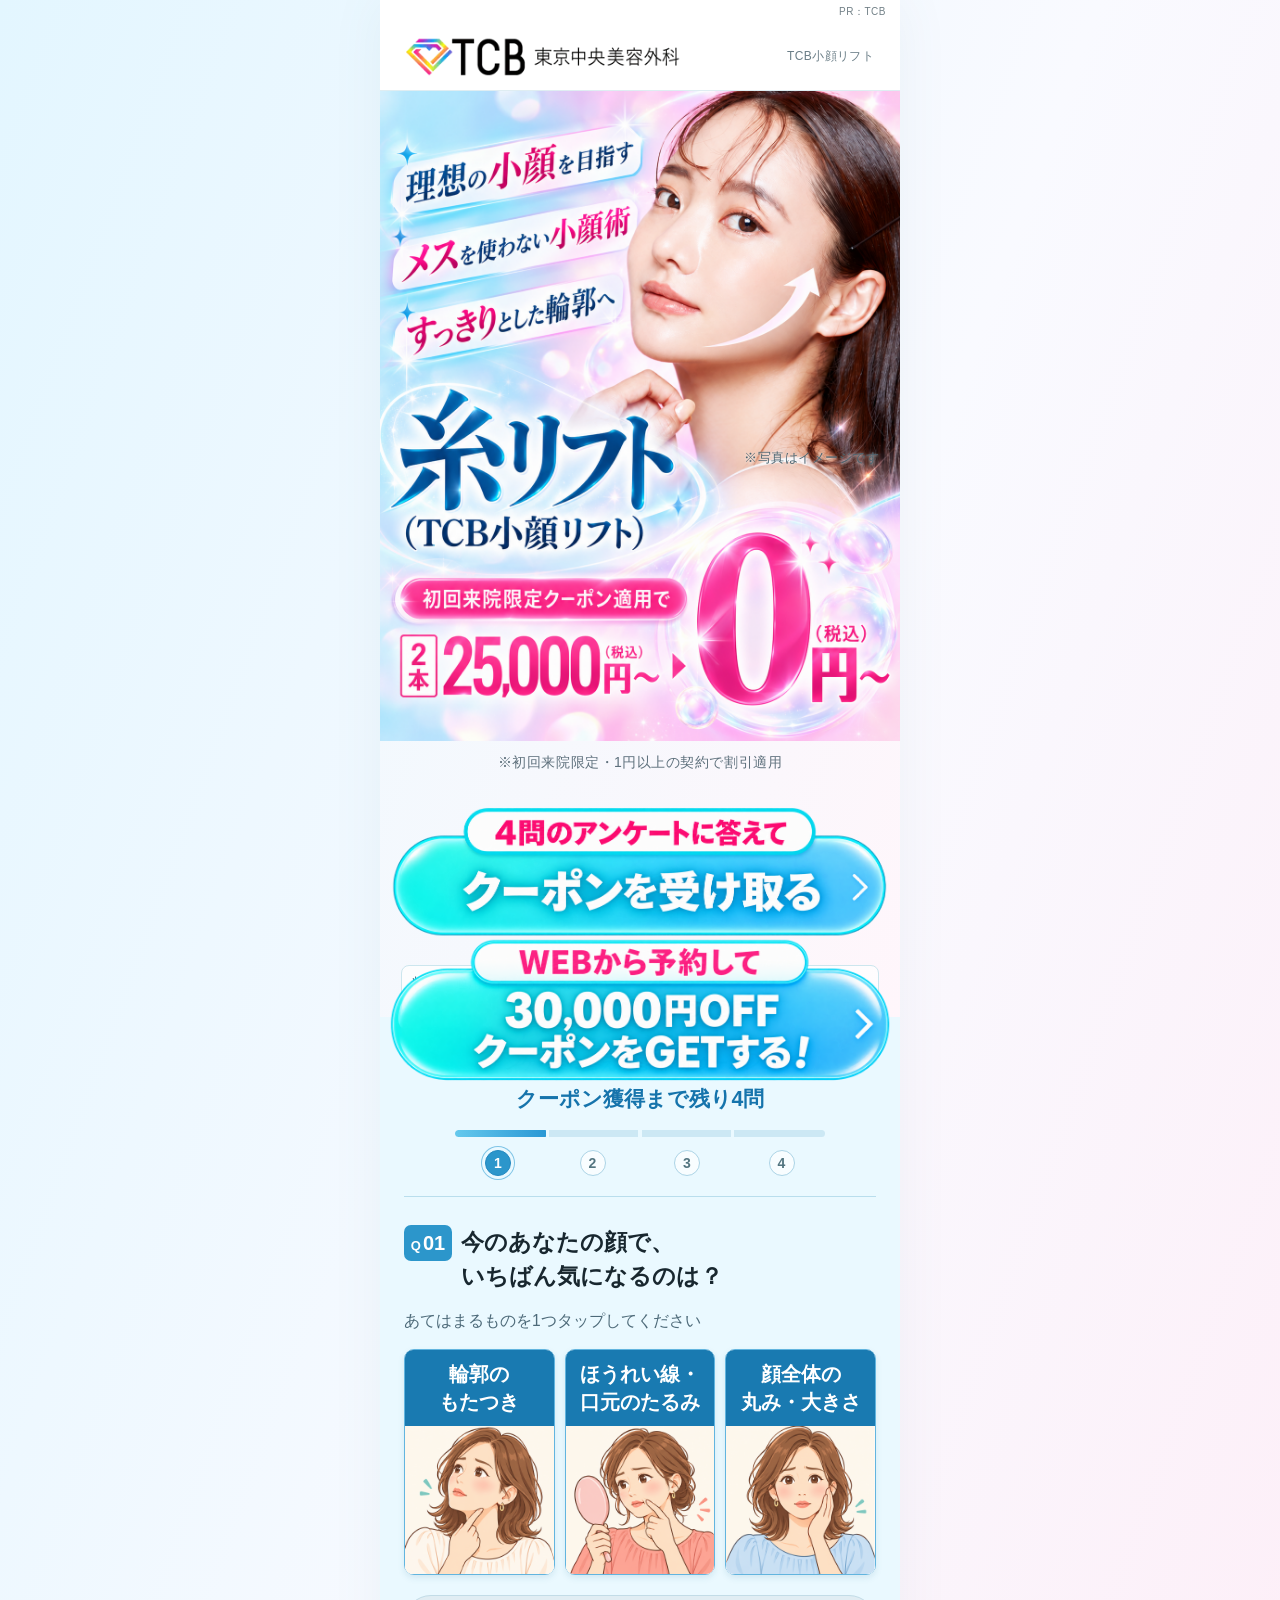
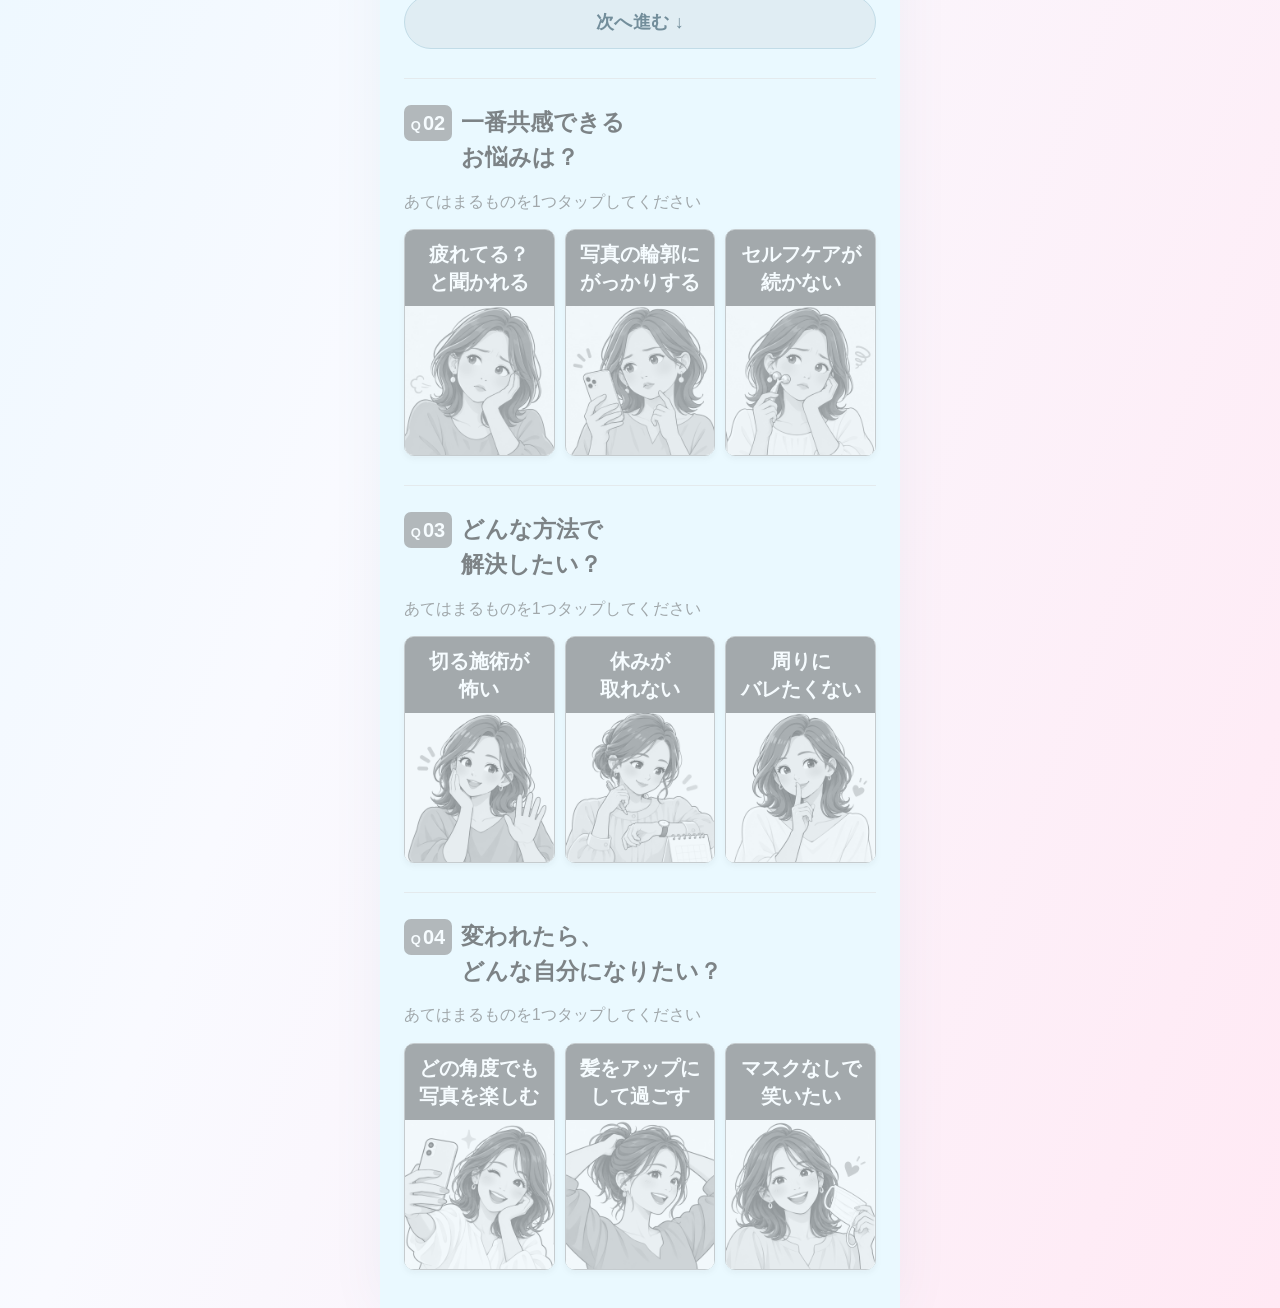
==== plan1.html @ ddf049f9 "Publish thread lift LP plans 1 and 2 with manual case comparison" ====
<!DOCTYPE html>

<html lang="ja">
<head>
<meta charset="utf-8"/>
<meta content="width=device-width, initial-scale=1" name="viewport"/>
<title>案1｜TCB小顔リフト｜画像デザイン版</title>
<meta content="メスを使わない小顔術。タップで回答後、WEB予約限定30,000円OFFクーポン。" name="description"/>
<link href="assets/9e771a79-lp.css" rel="stylesheet"/><link href="assets/85e780d7-ito-body.css" rel="stylesheet"/><link href="assets/d894dd17-tcb-template.css" rel="stylesheet"/><link href="assets/8ef37128-tcb-hero-art.css" rel="stylesheet"/><link href="assets/4cfdd9ff-tcb-progressive.css" rel="stylesheet"/><link href="assets/6c381362-tcb-body-images.css" rel="stylesheet"/><link href="assets/4fcc391f-ito-offer.css" rel="stylesheet"/><link href="assets/9528fad1-ito-dewy.css" rel="stylesheet"/><link href="assets/765aee84-ito-benefit-features.css" rel="stylesheet"/><link href="assets/f555da5e-ito-official-flow.css" rel="stylesheet"/><link href="assets/93b190fc-ito-luna.css" rel="stylesheet"/><link href="assets/4007dec8-ito-review.css" rel="stylesheet"/><link href="assets/fd6b892c-ito-sep25.css" rel="stylesheet"/><link href="assets/6dbf6036-ito-case-prices.css" rel="stylesheet"/><link href="minimal-update.css?v=20261030" rel="stylesheet"/><link href="survey-redesign.css?v=quality20261031" rel="stylesheet"/><link href="image-fv.css?v=quality20261031" rel="stylesheet"/><link href="destination-tone.css?v=quality20261031" rel="stylesheet"/><link href="quality-polish.css?v=20261031" rel="stylesheet"/><link href="original-tone.css?v=20261031" rel="stylesheet"/><link href="juno-art-direction.css?v=cases-stack20261101" rel="stylesheet"/><link href="juno-reference.css?v=selection-pulse20261101" rel="stylesheet"/><link href="case-comparison.css?v=20261103" rel="stylesheet"/></head>
<body class="theme-ito tcb-template ito-dewy ito-minimal-update" data-plan="1">
<div class="page-wrap">
<p class="ito-pr-label">PR：TCB</p>
<header class="fv tcb-hero ito-survey-hero"><section aria-label="TCB小顔リフトのご案内" class="art-fv art-plan1"><div class="art-fv-brand"><img alt="TCB 東京中央美容外科" height="47" src="assets/tcb-official-logo.webp" width="315"/><span>TCB小顔リフト</span></div><div class="art-fv-visual"><img alt="理想の小顔を目指す。メスを使わない小顔術。糸リフト（TCB小顔リフト）。すっきりとした輪郭へ。初回来院限定クーポン適用で2本25,000円〜（税込）から0円〜（税込）。" class="art-fv-image" fetchpriority="high" height="1402" src="assets/art-fv-plan1-juno-v1.png" width="1122"/><small class="art-image-note">※写真はイメージです</small></div><p class="art-fv-condition">※初回来院限定・1円以上の契約で割引適用</p><a aria-label="4問のアンケートをはじめる" class="art-fv-cta" data-art-start="" href="#diagnosis"><img alt="4問のアンケートに答えて クーポンを受け取る" class="art-start-image" height="724" src="assets/cta-survey-juno-v1.png" width="2172"/></a><details class="art-fv-notes"><summary>料金・適用条件・リスクについて</summary><div>※初回来院限定クーポン適用価格。<br/>※1円以上の契約で割引適用。<br/>※期間限定30,000円OFFクーポン適用価格。<br/>※写真・イラストはイメージです（症例写真を除く）。<br/>通常価格：1本13,800円〜20本239,800円（税込）<br/>施術名：TCB小顔リフト<br/>副作用（リスク）：腫れ・痛み・内出血：1週間程度<br/>まれに起こる副作用（リスク）：違和感・感染症・むくみ・しびれ など<br/>※効果には個人差があります</div></details></section></header>
<main aria-label="4問のお悩みアンケート" class="quiz" data-quiz="" id="diagnosis">
<div class="tcb-progress"><div class="tcb-progress__top"><span>アンケートに答えて初回限定クーポンGET</span><span data-step-label="">クーポン獲得まで残り4問</span></div><div class="tcb-progress__track"><span data-tcb-progress=""></span></div><div class="tcb-progress__numbers"><span data-progress-dot="">1</span><span data-progress-dot="">2</span><span data-progress-dot="">3</span><span data-progress-dot="">4</span></div></div>
<section class="quiz-step" data-answer-key="q1" data-step="">
<span class="tcb-question-number"><span class="survey-q-letter">Q</span><span>01</span></span><h2 class="quiz__q" tabindex="-1"><span class="survey-question-line">今のあなたの顔で、</span><span class="survey-question-line">いちばん気になるのは？</span></h2>
<p class="quiz__hint">あてはまるものを1つタップしてください</p><div class="cards">
<div aria-label="輪郭のもたつき" aria-pressed="false" class="card" data-choice-number="1" data-value="A" role="button" tabindex="0">
<div class="card__inner">
<div class="card__face card__front"><span aria-hidden="true" class="survey-art" style="--art-column:0"><img alt="" class="card__img survey-art-sheet" decoding="async" height="724" loading="eager" src="assets/survey-illustrations-q1-pop-v1.png" width="2172"/></span><div class="card__label"><span class="survey-label-two-line"><span>輪郭の</span><span>もたつき</span></span></div>
</div>
<div aria-hidden="true" class="card__face card__back"><div class="card__answer"><div class="card__eyebrow">原因は…</div>
<div class="card__feedback">皮膚が下がって輪郭がぼやけているのかも</div></div><img alt="笑顔の女性" class="card__smile" decoding="async" height="1448" src="assets/45301c4b-smile-opt.webp" width="1086"/>
</div>
</div>
</div>
<div aria-label="ほうれい線・口元のたるみ" aria-pressed="false" class="card" data-choice-number="2" data-value="B" role="button" tabindex="0">
<div class="card__inner">
<div class="card__face card__front"><span aria-hidden="true" class="survey-art" style="--art-column:1"><img alt="" class="card__img survey-art-sheet" decoding="async" height="724" loading="eager" src="assets/survey-illustrations-q1-pop-v1.png" width="2172"/></span><div class="card__label"><span class="survey-label-two-line"><span>ほうれい線・</span><span>口元のたるみ</span></span></div>
</div>
<div aria-hidden="true" class="card__face card__back"><div class="card__answer"><div class="card__eyebrow">原因は…</div>
<div class="card__feedback">肌を支える組織がゆるんできたのかも</div></div><img alt="笑顔の女性" class="card__smile" decoding="async" height="1448" src="assets/45301c4b-smile-opt.webp" width="1086"/>
</div>
</div>
</div>
<div aria-label="顔全体の丸み・大きさ" aria-pressed="false" class="card" data-choice-number="3" data-value="C" role="button" tabindex="0">
<div class="card__inner">
<div class="card__face card__front"><span aria-hidden="true" class="survey-art" style="--art-column:2"><img alt="" class="card__img survey-art-sheet" decoding="async" height="724" loading="eager" src="assets/survey-illustrations-q1-pop-v1.png" width="2172"/></span><div class="card__label"><span class="survey-label-two-line"><span>顔全体の</span><span>丸み・大きさ</span></span></div>
</div>
<div aria-hidden="true" class="card__face card__back"><div class="card__answer"><div class="card__eyebrow">原因は…</div>
<div class="card__feedback">脂肪の“位置”が下がっているのかも</div></div><img alt="笑顔の女性" class="card__smile" decoding="async" height="1448" src="assets/45301c4b-smile-opt.webp" width="1086"/>
</div>
</div>
</div>
</div>
<button class="btn-next" data-next="" disabled="" type="button">次へ進む<span aria-hidden="true"> ↓</span></button>
</section>
<section class="quiz-step" data-answer-key="q2" data-step="">
<span class="tcb-question-number"><span class="survey-q-letter">Q</span><span>02</span></span><h2 class="quiz__q" tabindex="-1"><span class="survey-question-line">一番共感できる</span><span class="survey-question-line">お悩みは？</span></h2>
<p class="quiz__hint">あてはまるものを1つタップしてください</p><div class="cards">
<div aria-label="疲れてる？と聞かれる" aria-pressed="false" class="card" data-choice-number="1" data-value="A" role="button" tabindex="0">
<div class="card__inner">
<div class="card__face card__front"><span aria-hidden="true" class="survey-art" style="--art-column:0"><img alt="" class="card__img survey-art-sheet" decoding="async" height="724" loading="lazy" src="assets/survey-illustrations-q2-pop-v1.png" width="2172"/></span>
<div class="card__label"><span class="survey-label-two-line"><span>疲れてる？</span><span>と聞かれる</span></span></div>
</div>
<div aria-hidden="true" class="card__face card__back">
<img alt="笑顔の女性" class="card__smile" decoding="async" height="1448" src="assets/45301c4b-smile-opt.webp" width="1086"/>
<div class="card__answer"><div class="card__eyebrow">原因は…</div>
<div class="card__feedback">たるみが“疲れ顔”に見せているのかも</div></div>
</div>
</div>
</div>
<div aria-label="写真の輪郭にがっかりする" aria-pressed="false" class="card" data-choice-number="2" data-value="B" role="button" tabindex="0">
<div class="card__inner">
<div class="card__face card__front"><span aria-hidden="true" class="survey-art" style="--art-column:1"><img alt="" class="card__img survey-art-sheet" decoding="async" height="724" loading="lazy" src="assets/survey-illustrations-q2-pop-v1.png" width="2172"/></span>
<div class="card__label"><span class="survey-label-two-line"><span>写真の輪郭に</span><span>がっかりする</span></span></div>
</div>
<div aria-hidden="true" class="card__face card__back">
<img alt="笑顔の女性" class="card__smile" decoding="async" height="1448" src="assets/45301c4b-smile-opt.webp" width="1086"/>
<div class="card__answer"><div class="card__eyebrow">原因は…</div>
<div class="card__feedback">角度じゃなくて“輪郭”の問題かも</div></div>
</div>
</div>
</div>
<div aria-label="セルフケアが続かない" aria-pressed="false" class="card" data-choice-number="3" data-value="C" role="button" tabindex="0">
<div class="card__inner">
<div class="card__face card__front"><span aria-hidden="true" class="survey-art" style="--art-column:2"><img alt="" class="card__img survey-art-sheet" decoding="async" height="724" loading="lazy" src="assets/survey-illustrations-q2-pop-v1.png" width="2172"/></span>
<div class="card__label"><span class="survey-label-two-line"><span>セルフケアが</span><span>続かない</span></span></div>
</div>
<div aria-hidden="true" class="card__face card__back">
<img alt="笑顔の女性" class="card__smile" decoding="async" height="1448" src="assets/45301c4b-smile-opt.webp" width="1086"/>
<div class="card__answer"><div class="card__eyebrow">原因は…</div>
<div class="card__feedback">セルフケアでは届かない層かも</div></div>
</div>
</div>
</div>
</div>
<button class="btn-next" data-next="" disabled="" type="button">次へ進む<span aria-hidden="true"> ↓</span></button>
<button class="btn-prev" data-prev="" type="button">←1つ前の画面へ</button>
</section>
<section class="quiz-step" data-answer-key="q3" data-step="">
<span class="tcb-question-number"><span class="survey-q-letter">Q</span><span>03</span></span><h2 class="quiz__q" tabindex="-1"><span class="survey-question-line">どんな方法で</span><span class="survey-question-line">解決したい？</span></h2>
<p class="quiz__hint">あてはまるものを1つタップしてください</p><div class="cards">
<div aria-label="切る施術が怖い" aria-pressed="false" class="card" data-choice-number="1" data-value="A" role="button" tabindex="0">
<div class="card__inner">
<div class="card__face card__front"><span aria-hidden="true" class="survey-art" style="--art-column:0"><img alt="" class="card__img survey-art-sheet" decoding="async" height="724" loading="lazy" src="assets/survey-illustrations-q3-pop-v1.png" width="2172"/></span>
<div class="card__label"><span class="survey-label-two-line"><span>切る施術が</span><span>怖い</span></span></div>
</div>
<div aria-hidden="true" class="card__face card__back">
<img alt="笑顔の女性" class="card__smile" decoding="async" height="1448" src="assets/45301c4b-smile-opt.webp" width="1086"/>
<div class="card__answer"><div class="card__eyebrow">TCB式なら…</div>
<div class="card__feedback">メスを使わず、糸を入れて引き上げるだけ</div></div>
</div>
</div>
</div>
<div aria-label="休みが取れない" aria-pressed="false" class="card" data-choice-number="2" data-value="B" role="button" tabindex="0">
<div class="card__inner">
<div class="card__face card__front"><span aria-hidden="true" class="survey-art" style="--art-column:1"><img alt="" class="card__img survey-art-sheet" decoding="async" height="724" loading="lazy" src="assets/survey-illustrations-q3-pop-v1.png" width="2172"/></span>
<div class="card__label"><span class="survey-label-two-line"><span>休みが</span><span>取れない</span></span></div>
</div>
<div aria-hidden="true" class="card__face card__back">
<img alt="笑顔の女性" class="card__smile" decoding="async" height="1448" src="assets/45301c4b-smile-opt.webp" width="1086"/>
<div class="card__answer"><div class="card__eyebrow">TCB式なら…</div>
<div class="card__feedback">最短20分・腫れも最小限だから休まなくていい</div></div><small class="ito-note-outside">※個人差があります</small>
</div>
</div>
</div>
<div aria-label="周りにバレたくない" aria-pressed="false" class="card" data-choice-number="3" data-value="C" role="button" tabindex="0">
<div class="card__inner">
<div class="card__face card__front"><span aria-hidden="true" class="survey-art" style="--art-column:2"><img alt="" class="card__img survey-art-sheet" decoding="async" height="724" loading="lazy" src="assets/survey-illustrations-q3-pop-v1.png" width="2172"/></span>
<div class="card__label"><span class="survey-label-two-line"><span>周りに</span><span>バレたくない</span></span></div>
</div>
<div aria-hidden="true" class="card__face card__back">
<img alt="笑顔の女性" class="card__smile" decoding="async" height="1448" src="assets/45301c4b-smile-opt.webp" width="1086"/>
<div class="card__answer"><div class="card__eyebrow">TCB式なら…</div>
<div class="card__feedback">やった感が出にくい</div></div>
</div>
</div>
</div>
</div>
<button class="btn-next" data-next="" disabled="" type="button">次へ進む<span aria-hidden="true"> ↓</span></button>
<button class="btn-prev" data-prev="" type="button">←1つ前の画面へ</button>
</section>
<section class="quiz-step" data-answer-key="q4" data-step="">
<span class="tcb-question-number"><span class="survey-q-letter">Q</span><span>04</span></span><h2 class="quiz__q" tabindex="-1"><span class="survey-question-line">変われたら、</span><span class="survey-question-line">どんな自分になりたい？</span></h2>
<p class="quiz__hint">あてはまるものを1つタップしてください</p><div class="cards">
<div aria-label="どの角度でも写真を楽しむ" aria-pressed="false" class="card" data-choice-number="1" data-value="A" role="button" tabindex="0">
<div class="card__inner">
<div class="card__face card__front"><span aria-hidden="true" class="survey-art" style="--art-column:0"><img alt="" class="card__img survey-art-sheet" decoding="async" height="724" loading="lazy" src="assets/survey-illustrations-q4-pop-v1.png" width="2172"/></span><div class="card__label"><span class="survey-label-two-line"><span>どの角度でも</span><span>写真を楽しむ</span></span></div>
</div>
<div aria-hidden="true" class="card__face card__back">
<img alt="笑顔の女性" class="card__smile" decoding="async" height="1448" src="assets/45301c4b-smile-opt.webp" width="1086"/>
<div class="card__answer">
<div class="card__feedback">切らない小顔リフトで理想の輪郭を目指せる♡</div></div>
</div>
</div>
</div>
<div aria-label="髪をアップにして過ごす" aria-pressed="false" class="card" data-choice-number="2" data-value="B" role="button" tabindex="0">
<div class="card__inner">
<div class="card__face card__front"><span aria-hidden="true" class="survey-art" style="--art-column:1"><img alt="" class="card__img survey-art-sheet" decoding="async" height="724" loading="lazy" src="assets/survey-illustrations-q4-pop-v1.png" width="2172"/></span><div class="card__label"><span class="survey-label-two-line"><span>髪をアップに</span><span>して過ごす</span></span></div>
</div>
<div aria-hidden="true" class="card__face card__back">
<img alt="笑顔の女性" class="card__smile" decoding="async" height="1448" src="assets/45301c4b-smile-opt.webp" width="1086"/>
<div class="card__answer">
<div class="card__feedback">切らない小顔リフトで理想の輪郭を目指せる♡</div></div>
</div>
</div>
</div>
<div aria-label="マスクなしで笑いたい" aria-pressed="false" class="card" data-choice-number="3" data-value="C" role="button" tabindex="0">
<div class="card__inner">
<div class="card__face card__front"><span aria-hidden="true" class="survey-art" style="--art-column:2"><img alt="" class="card__img survey-art-sheet" decoding="async" height="724" loading="lazy" src="assets/survey-illustrations-q4-pop-v1.png" width="2172"/></span><div class="card__label"><span class="survey-label-two-line"><span>マスクなしで</span><span>笑いたい</span></span></div>
</div>
<div aria-hidden="true" class="card__face card__back">
<img alt="笑顔の女性" class="card__smile" decoding="async" height="1448" src="assets/45301c4b-smile-opt.webp" width="1086"/>
<div class="card__answer">
<div class="card__feedback">切らない小顔リフトで理想の輪郭を目指せる♡</div></div>
</div>
</div>
</div>
</div>
<button class="btn-next" data-next="" disabled="" type="button">クーポンを確認する<span aria-hidden="true"> ↓</span></button>
<button class="btn-prev" data-prev="" type="button">←1つ前の画面へ</button>
</section>
</main>
<div class="content body-redesign" data-content="" tabindex="-1"><section class="ito-body-fv"><div class="ito-body-fv-crop"><img alt="TCB小顔リフト。2025年度来院数100万人以上。2本25,000円〜が期間限定30,000円OFFクーポン適用で0円〜（税込）。" height="1030" loading="lazy" src="assets/1e3d9953-official-fv.webp" width="750"/><img alt="" aria-hidden="true" class="ito-tax-removal-patch" height="1470" loading="lazy" src="assets/779ba99c-official-fv-tax-removed.webp" width="1070"/></div><a aria-label="WEBから予約して30,000円OFFクーポンをGETする（無料カウンセリング予約）" class="ito-coupon-image-cta" href="https://t-c-b-biyougeka.com/threadlift_young_meta_c#reserve" rel="noopener" target="_blank"><img alt="WEBから予約して 30,000円OFFクーポンをGETする！" height="724" src="assets/cta-reservation-juno-v1.png" width="2172"/></a><details class="ito-update-notes"><summary>注釈・適用条件を確認する</summary><p class="ito-fv-inline-conditions">※初回来院限定クーポン適用価格　※1円以上の契約で割引適用　※画像はイメージです　※個人差があります</p><p class="ito-coupon-note ito-visits-footnote">※2025/1/1〜2025/12/31来院数</p><p class="ito-coupon-note">施術名：TCB小顔リフト｜通常価格：1本13,800円〜20本239,800円（税込）<br/>副作用（リスク）：腫れ・痛み・内出血：1週間程度<br/>まれに起こる副作用（リスク）：違和感・感染症・むくみ・しびれ など<br/>※効果には個人差があります</p></details></section>
<section class="section luna-generated-section" data-body-section="8" id="lift-reasons"><span id="daily-benefits"></span><img alt="" class="luna-generated-art" data-luna-reveal="" height="2950" loading="lazy" src="assets/835ac70d-benefits-final-20260930.png" width="1080"/><div class="luna-readable-copy">TCBの糸リフト。輪郭が変わると、毎日がちょっと変わる！ 01 写る角度より、笑顔を楽しみたい。写真のたびに、角度を探していませんか？ 正面も横顔も。あなたらしさを大切に、理想のフェイスラインを目指せる！ 02 輪郭を気にする朝から、自分を楽しむ朝へ。毎朝、鏡の前で輪郭チェック… フェイスラインの悩みを相談して、自分に合ったケアを見つけるきっかけに。03 隠すためより、好きなメイクを。シェーディングに頼りすぎていませんか？ 輪郭だけにとらわれず、リップやアイメイクを楽しめる私を目指して。※写真はイメージです。効果には個人差があります。</div></section>
<section class="section ito-vivid-cases ito-cases-stacked" data-body-section="10" id="case-gallery">
<h2 class="ito-case-image-title"><img alt="実際の症例をご覧ください" height="724" loading="lazy" src="assets/bdc98d06-case-title.webp" width="2172"/></h2><p class="ito-case-hint">3つの症例をご紹介</p>
<div aria-label="症例写真3件" class="cases cases--stacked" role="region">
<article class="case"><div class="case-number"><span>CASE 01</span><span class="ito-case-comparison">左：施術前 / 右：施術1ヶ月後</span></div><div class="case-ba" role="group" aria-label="左：施術前、右：施術1ヶ月後" style="--case-photo-width:600"><div class="case-ba__panel case-ba__panel--before"><span class="case-ba__label">施術前</span><div class="case-ba__photo"><img class="case-ba__image" src="assets/official-case05.webp" alt="TCB公式のTCB小顔リフト症例・施術前" width="600" height="600" loading="lazy" decoding="async"/></div></div><div class="case-ba__panel case-ba__panel--after"><span class="case-ba__label">施術1ヶ月後</span><div class="case-ba__photo"><img class="case-ba__image" src="assets/official-case05.webp" alt="TCB公式のTCB小顔リフト症例・施術1ヶ月後" width="600" height="600" loading="lazy" decoding="async"/></div></div></div><details class="ito-update-notes"><summary>施術・料金・適用条件の注釈を確認する</summary><div class="case__body"><strong class="ito-case-treatment">施術名：TCB小顔リフト</strong><br/>通常価格：1本13,800円〜20本239,800円（税込）<br/>※症例ごとの施術本数・実際の費用は公式ページに記載されていません。<br/>副作用（リスク）：腫れ・痛み・内出血：1週間程度<br/>まれに起こる副作用（リスク）：違和感・感染症・むくみ・しびれ など<br/>※効果には個人差があります。<br/><a href="https://tcb-beauty.net/menu/facelift_tarumi_04" rel="noopener" target="_blank">TCB公式サイトの症例</a></div></details></article><article class="case"><div class="case-number"><span>CASE 02</span><span class="ito-case-comparison">左：施術前 / 右：施術1ヶ月後</span></div><div class="case-ba" role="group" aria-label="左：施術前、右：施術1ヶ月後" style="--case-photo-width:600"><div class="case-ba__panel case-ba__panel--before"><span class="case-ba__label">施術前</span><div class="case-ba__photo"><img class="case-ba__image" src="assets/official-case01.webp" alt="TCB公式のTCB小顔リフト症例・施術前" width="600" height="600" loading="lazy" decoding="async"/></div></div><div class="case-ba__panel case-ba__panel--after"><span class="case-ba__label">施術1ヶ月後</span><div class="case-ba__photo"><img class="case-ba__image" src="assets/official-case01.webp" alt="TCB公式のTCB小顔リフト症例・施術1ヶ月後" width="600" height="600" loading="lazy" decoding="async"/></div></div></div><details class="ito-update-notes"><summary>施術・料金・適用条件の注釈を確認する</summary><div class="case__body"><strong class="ito-case-treatment">施術名：TCB小顔リフト</strong><br/>通常価格：1本13,800円〜20本239,800円（税込）<br/>※症例ごとの施術本数・実際の費用は公式ページに記載されていません。<br/>副作用（リスク）：腫れ・痛み・内出血：1週間程度<br/>まれに起こる副作用（リスク）：違和感・感染症・むくみ・しびれ など<br/>※効果には個人差があります。<br/><a href="https://tcb-beauty.net/menu/facelift_tarumi_04" rel="noopener" target="_blank">TCB公式サイトの症例</a></div></details></article><article class="case"><div class="case-number"><span>CASE 03</span><span class="ito-case-comparison">左：施術前 / 右：施術後</span></div><div class="case-ba" role="group" aria-label="左：施術前、右：施術後" style="--case-photo-width:623"><div class="case-ba__panel case-ba__panel--before"><span class="case-ba__label">施術前</span><div class="case-ba__photo"><img class="case-ba__image" src="assets/official-case06.webp" alt="TCB公式のTCB小顔リフト症例・施術前" width="623" height="600" loading="lazy" decoding="async"/></div></div><div class="case-ba__panel case-ba__panel--after"><span class="case-ba__label">施術後</span><div class="case-ba__photo"><img class="case-ba__image" src="assets/official-case06.webp" alt="TCB公式のTCB小顔リフト症例・施術後" width="623" height="600" loading="lazy" decoding="async"/></div></div></div><details class="ito-update-notes"><summary>施術・料金・適用条件の注釈を確認する</summary><div class="case__body"><strong class="ito-case-treatment">施術名：TCB小顔リフト</strong><br/>通常価格：1本13,800円〜20本239,800円（税込）<br/>※症例ごとの施術本数・実際の費用は公式ページに記載されていません。<br/>副作用（リスク）：腫れ・痛み・内出血：1週間程度<br/>まれに起こる副作用（リスク）：違和感・感染症・むくみ・しびれ など<br/>※効果には個人差があります。<br/><a href="https://tcb-beauty.net/menu/facelift_tarumi_04" rel="noopener" target="_blank">TCB公式サイトの症例</a></div></details></article>
</div>
</section>
<section class="section ito-offer" data-body-section="12" id="offer"><img alt="赤字覚悟の特別キャンペーン。TCB式小顔リフト。通常価格2本25,000円（税込）、クーポン適用価格0円〜。※初回来院限定クーポン適用価格。※1円以上の契約で割引適用。期間限定キャンペーン、通常25,000円OFFのところ30,000円OFF。" class="ito-designed-art" height="1300" loading="lazy" src="assets/156a8d92-offer-conditions-sep25.webp" width="1210"/><a aria-label="WEBから予約して30,000円OFFクーポンをGETする（無料カウンセリング予約）" class="ito-coupon-image-cta" href="https://t-c-b-biyougeka.com/threadlift_young_meta_c#reserve" rel="noopener" target="_blank"><img alt="WEBから予約して 30,000円OFFクーポンをGETする！" height="724" src="assets/cta-reservation-juno-v1.png" width="2172"/></a><details class="ito-update-notes"><summary>注釈・適用条件を確認する</summary><p class="ito-coupon-note">※初回来院限定クーポン適用価格<br/>※1円以上の契約で割引適用<br/>※カウンセリングは無料です。当日の施術は必須ではありません。</p></details></section>
<section aria-labelledby="ito-flow-title" class="section ito-official-flow" data-body-section="14"><div class="ito-flow-heading"><h2 id="ito-flow-title">予約から施術までの流れ</h2><img alt="FLOW" height="31" loading="lazy" src="assets/9ba34cd6-white__ttl_en.webp" width="750"/></div><div class="ito-flow-carousel" data-flow-carousel=""><div class="ito-flow-stage"><ul aria-label="予約から施術までの流れ、左右にスワイプ" class="ito-flow-track" data-flow-track="" tabindex="0"><li aria-label="1 / 7" aria-roledescription="スライド" class="ito-flow-slide" role="group"><div class="flow__slider_frame">
<div class="flow__slider_img">
<img alt="RESERVATION" height="329" loading="lazy" src="assets/0165a175-white_step01_img.webp" width="570"/>
</div>
<h3>カウンセリング予約</h3>
<p>
<span>カウンセリングはすべて無料</span>で行っておりますので、お気軽にご利用いただけます。ご予約は<span>Web予約・LINE予約</span>にて、簡単に行うことができます。「施術をするかわからないけど、カウンセリングだけでも受けてみたい」という方も、無料ですので気兼ねなくご連絡ください。
                </p>
</div></li><li aria-label="2 / 7" aria-roledescription="スライド" class="ito-flow-slide" role="group"><div class="flow__slider_frame">
<div class="flow__slider_img">
<img alt="COUNSELING" height="329" loading="lazy" src="assets/473e34c8-white_step02_img01.webp" width="570"/>
</div>
<h3>美容カウンセラーとの<br/>カウンセリング</h3>
<p>
                    ご来院当日、受付を済ませた後、<span>専任の美容カウンセラーによるカウンセリング</span>を受けていただきます。患者様の現状のお悩みから、施術に対する不安や疑問点など、<span>気になることは何でもご相談ください。</span>
</p>
</div></li><li aria-label="3 / 7" aria-roledescription="スライド" class="ito-flow-slide" role="group"><div class="flow__slider_frame">
<div class="flow__slider_img">
<img alt="COUNSELING" height="329" loading="lazy" src="assets/afff5f2e-step02_img02.webp" width="570"/>
</div>
<p>
                    また、ドクターに質問しにくいことなども、美容カウンセラーが承ります。<br/>
<br/>
                    グレードの詳細や料金のお支払方法など、具体的な内容も美容カウンセラーよりお話しさせていただきます。
                </p>
</div></li><li aria-label="4 / 7" aria-roledescription="スライド" class="ito-flow-slide" role="group"><div class="flow__slider_frame">
<div class="flow__slider_img">
<img alt="PRIMARY DOCTOR" height="329" loading="lazy" src="assets/f72ea7fc-white_step03_img01.webp" width="570"/>
</div>
<h3>担当ドクターとの<br/>カウンセリング<br/>（シミュレーションを含む）</h3>
<p>
                    シミュレーションから施術まで、<span>担当ドクターが一貫して行います。</span>美容カウンセラーにお伝えし忘れたことなどありましたら、担当ドクターにご相談ください。ご自身がなりたい理想のイメージをお伝えください。
                </p>
</div></li><li aria-label="5 / 7" aria-roledescription="スライド" class="ito-flow-slide" role="group"><div class="flow__slider_frame">
<div class="flow__slider_img">
<img alt="PRIMARY DOCTOR" height="329" loading="lazy" src="assets/74f90854-step03_img02.webp" width="570"/>
</div>
<p>
                    シミュレーションを通してイメージの共有を行い、患者様の理想の形にするために、現在の形状やご予算を踏まえて、<span>一人一人に合ったプランをご提案いたします。</span>シミュレーションの結果は、ご自身のスマホなどで撮影したものを持ち帰り、ゆっくり検討いただくことができます。<span>何度でもシミュレーションは可能</span>ですので、ご納得いただけるまで受けていただいて構いません
                </p>
</div></li><li aria-label="6 / 7" aria-roledescription="スライド" class="ito-flow-slide" role="group"><div class="flow__slider_frame">
<div class="flow__slider_img">
<img alt="CONTRACT" height="329" loading="lazy" src="assets/8e0e0324-white_step04_img.webp" width="570"/>
</div>
<h3>ご契約</h3>
<p>
                    じっくりお考えいただき、施術プランやダウンタイム、施術におけるリスクなど、<span>ご納得いただけましたらご契約</span>となります。空き状況によって、<span>カウンセリングの当日に施術を受けていただくことができます</span>ので、ご希望の際はお伝えください。後日、施術を受けられる場合は、ご都合の良い日程でご予約いただく流れとなります。
                </p>
</div></li><li aria-label="7 / 7" aria-roledescription="スライド" class="ito-flow-slide" role="group"><div class="flow__slider_frame">
<div class="flow__slider_img">
<img alt="AFTER CARE" height="329" loading="lazy" src="assets/cc4dc39e-step-after_care_img.webp" width="570"/>
</div>
<h3>術後のアフターケア</h3>
<p>
                    施術後、<span>今後の経過やケアの方法などをお伝えいたします。</span>また、経過観察として後日ご来院いただく場合があります。
                </p>
</div></li></ul><button aria-label="前のSTEPへ" class="ito-flow-arrow ito-flow-prev" data-flow-prev="" disabled="" type="button"></button><button aria-label="次のSTEPへ" class="ito-flow-arrow ito-flow-next" data-flow-next="" type="button"></button></div><div aria-label="STEPのページ送り" class="ito-flow-dots"><button aria-current="true" aria-label="1枚目のSTEPを表示" data-flow-dot="0" type="button"></button><button aria-current="false" aria-label="2枚目のSTEPを表示" data-flow-dot="1" type="button"></button><button aria-current="false" aria-label="3枚目のSTEPを表示" data-flow-dot="2" type="button"></button><button aria-current="false" aria-label="4枚目のSTEPを表示" data-flow-dot="3" type="button"></button><button aria-current="false" aria-label="5枚目のSTEPを表示" data-flow-dot="4" type="button"></button><button aria-current="false" aria-label="6枚目のSTEPを表示" data-flow-dot="5" type="button"></button><button aria-current="false" aria-label="7枚目のSTEPを表示" data-flow-dot="6" type="button"></button></div></div></section><section aria-labelledby="final-reservation-title" class="ito-final-reservation"><p class="ito-final-eyebrow">まずは、無料カウンセリングから</p><h2 id="final-reservation-title">あなたに合う小顔ケアを、<br/>一緒に考えませんか。</h2><a aria-label="WEBから予約して30,000円OFFクーポンをGETする（無料カウンセリング予約）" class="ito-coupon-image-cta" href="https://t-c-b-biyougeka.com/threadlift_young_meta_c#reserve" rel="noopener" target="_blank"><img alt="WEBから予約して 30,000円OFFクーポンをGETする！" height="724" src="assets/cta-reservation-juno-v1.png" width="2172"/></a><p class="ito-final-note">カウンセリングは無料です。当日の施術は必須ではありません。</p><details class="ito-update-notes"><summary>注釈・適用条件を確認する</summary><p class="ito-coupon-note">※初回来院限定クーポン適用価格<br/>※1円以上の契約で割引適用<br/>※カウンセリングは無料です。当日の施術は必須ではありません。</p></details></section>
</div>
<details class="ito-update-notes"><summary>施術・料金・適用条件の注釈を確認する</summary><section class="legal" data-body-section="17">施術名：TCB小顔リフト<br/>施術内容：たるんだ皮膚を糸で引き上げてリフトアップし、しわを改善する施術です。<br/>副作用（リスク）：腫れ・痛み・内出血：1週間程度<br/>まれに起こる副作用（リスク）：違和感・感染症・むくみ・しびれ など<br/>※効果には個人差があります<br/>※本数は医師の診察で決定します。診断結果は医学的な診断ではありません。
      </section></details>
<footer class="page-footer"><div class="tcb-footer-brand"><img alt="TCB 東京中央美容外科" class="page-footer__logo" loading="lazy" src="assets/tcb-official-logo.webp"/></div><a class="ito-footer-company-link" href="https://enter-key.co.jp/company?squadbeyond_uid=3cf58f2e-cf1a-4b47-a1f3-5f6f148b6cc2&amp;sb_article_uid=qfKDOyYJJNjdngxaRUbGA" rel="noopener" target="_blank">運営会社</a></footer>
</div>
<script src="assets/b6401442-ito-survey.js?v=juno20261031"></script>
<noscript><p class="no-script">診断にはJavaScriptが必要です。ブラウザの設定で有効にしてください。</p></noscript>
<script src="assets/d0a99d02-tcb-case-autoplay.js?v=cases-stack20261101"></script>
<script src="assets/f33a07ea-tcb-template.js"></script><script src="assets/15a8c400-ito-official-flow.js"></script><div class="sticky-cta" data-sticky-cta=""><a aria-label="WEBから予約して30,000円OFFクーポンをGETする（無料カウンセリング予約）" class="btn-cta ito-sparkle-cta ito-image-cta" href="https://t-c-b-biyougeka.com/threadlift_young_meta_c#reserve" rel="noopener" target="_blank"><img alt="WEBから予約して 30,000円OFFクーポンをGETする！" height="724" src="assets/cta-reservation-juno-v1.png" width="2172"/></a></div>
<script src="assets/0c0a649d-ito-benefit-motion.js"></script>
<script src="survey-redesign.js?v=two-line20261101"></script><script src="image-fv.js?v=juno20261031"></script><script src="quality-polish.js?v=image-recovery20261103"></script><script src="juno-reference.js?v=20261031"></script></body>
</html>
---- assets/9e771a79-lp.css ----
@charset "utf-8";

*,
*::before,
*::after {
  box-sizing: border-box;
}

:root {
  --base-width: 375;
  --max-width: 540;
  --frame-width: 540px;
  --base-font-size: 10;
  --max-font-size: calc((var(--base-font-size) / var(--base-width)) * var(--max-width) * 1px);
  --pink: #f28aa0;
  --pink-deep: #e56b86;
  --peach: #fde5df;
  --cream: #fff8f5;
  --yellow: #ffe566;
  --brown: #8b5e3c;
  --sky: #9fd4e8;
  --ink: #242424;
  --muted: #777;
  --line: #f0cfc6;
  --radius: 1.2rem;
}

html {
  /* スマホ幅540px前提でフォントサイズも固定 */
  font-size: clamp(10px, 2.667vw, 14.4px);
  scroll-behavior: smooth;
  -webkit-text-size-adjust: 100%;
}

body,
h1,
h2,
h3,
h4,
p,
ul,
ol,
figure {
  margin: 0;
}

ul,
ol {
  list-style: none;
  padding: 0;
}

body {
  min-height: 100vh;
  background: var(--peach);
  color: var(--ink);
  font-family: "Hiragino Kaku Gothic ProN", "Hiragino Sans", "Noto Sans JP", sans-serif;
  font-size: 1.26rem;
  letter-spacing: 0.06rem;
  line-height: 1.6;
}

img,
video {
  display: block;
  width: 100%;
  height: auto;
}

button {
  font: inherit;
  border: none;
  background: none;
  cursor: pointer;
  padding: 0;
}

a {
  color: inherit;
  text-decoration: none;
}

.page-wrap {
  width: min(100%, var(--frame-width));
  max-width: min(100%, var(--frame-width));
  margin: 0 auto;
  background: var(--cream);
  min-height: 100vh;
  position: relative;
  overflow-x: hidden;
}

/* ===== FV ===== */
.fv {
  position: relative;
  color: #fff;
  background: linear-gradient(160deg, #f7b7c3 0%, #e8899c 45%, #d46b86 100%);
  overflow: hidden;
}

.fv__bg {
  position: absolute;
  inset: 0;
  background:
    radial-gradient(circle at 20% 20%, rgba(255, 255, 255, 0.28), transparent 45%),
    radial-gradient(circle at 80% 10%, rgba(255, 230, 180, 0.35), transparent 40%);
  pointer-events: none;
}

.fv__inner {
  position: relative;
  z-index: 1;
  padding: 1.6rem 1.6rem 2.4rem;
}

.fv__ribbon {
  display: inline-block;
  background: rgba(255, 255, 255, 0.92);
  color: var(--pink-deep);
  font-weight: 700;
  font-size: 1.17rem;
  padding: 0.6rem 1.4rem;
  border-radius: 999px;
  margin-bottom: 1.4rem;
}

.fv__title {
  font-size: 2.52rem;
  line-height: 1.25;
  font-weight: 800;
  letter-spacing: 0.04rem;
  text-shadow: 0 1px 0 rgba(0, 0, 0, 0.08);
}

.fv__title em {
  font-style: normal;
  font-size: 3.06rem;
  color: #fff7c8;
}

.fv__sub {
  margin-top: 1rem;
  font-size: 1.35rem;
  opacity: 0.95;
}

.fv__badge {
  margin-top: 1.4rem;
  background: var(--sky);
  color: #124;
  text-align: center;
  font-weight: 700;
  font-size: 1.26rem;
  padding: 0.8rem 1rem;
  border-radius: 0.8rem;
}

.fv__prices {
  display: grid;
  grid-template-columns: 1fr 1.2fr 1fr;
  gap: 0.6rem;
  margin-top: 1.4rem;
  align-items: stretch;
}

.fv__price {
  border-radius: 1rem;
  padding: 1rem 0.6rem;
  text-align: center;
  font-weight: 700;
  line-height: 1.35;
  display: flex;
  flex-direction: column;
  justify-content: center;
  min-height: 8.4rem;
}

.fv__price--ticket {
  background: #6f4a30;
  color: #fff;
  font-size: 1.1rem;
}

.fv__price--coupon {
  background: var(--yellow);
  color: #5a3a00;
  font-size: 1.1rem;
}

.fv__price--coupon strong {
  display: block;
  font-size: 1.98rem;
  line-height: 1.1;
  margin-top: 0.3rem;
}

.fv__price--cta {
  background: var(--pink-deep);
  color: #fff;
  font-size: 1.1rem;
  text-decoration: underline;
  text-underline-offset: 0.25rem;
}

.fv__note {
  margin-top: 1rem;
  font-size: 1.1rem;
  opacity: 0.85;
  line-height: 1.45;
}

.fv__media {
  margin-top: 1.4rem;
  border-radius: 1.2rem;
  overflow: hidden;
  aspect-ratio: 16 / 10;
  background: rgba(0, 0, 0, 0.15);
  display: grid;
  place-items: center;
  font-size: 1.1rem;
  font-weight: 700;
  letter-spacing: 0.08rem;
}

.fv__media img,
.fv__media video {
  width: 100%;
  height: 100%;
  object-fit: cover;
}

/* ===== Diagnosis ===== */
.quiz {
  padding: 2rem 1.6rem 3rem;
}

.quiz__progress {
  display: flex;
  gap: 0.5rem;
  margin-bottom: 1.6rem;
}

.quiz__dot {
  flex: 1;
  height: 0.6rem;
  border-radius: 999px;
  background: #efd2cb;
}

.quiz__dot.is-on {
  background: var(--pink);
}

.quiz__dot.is-gift.is-on {
  background: linear-gradient(90deg, var(--pink), #f7c948);
}

.quiz-step {
  display: none;
}

.quiz-step.is-active {
  display: block;
  animation: fadeIn 0.25s ease;
}

@keyframes fadeIn {
  from {
    opacity: 0;
    transform: translateY(6px);
  }
  to {
    opacity: 1;
    transform: none;
  }
}

.quiz__remain {
  display: inline-block;
  background: #fff;
  border: 1px solid var(--line);
  color: var(--pink-deep);
  font-weight: 700;
  font-size: 1.1rem;
  padding: 0.5rem 1rem;
  border-radius: 999px;
  margin-bottom: 1rem;
}

.quiz__q {
  font-size: 1.8rem;
  font-weight: 800;
  line-height: 1.35;
  margin-bottom: 1.6rem;
}

.cards {
  display: grid;
  gap: 1.2rem;
}

.card {
  perspective: 1200px;
  cursor: pointer;
}

.card__inner {
  position: relative;
  min-height: 28rem;
  transform-style: preserve-3d;
  transition: transform 0.45s ease;
  border-radius: 1.4rem;
  box-shadow: 0 0.6rem 1.6rem rgba(180, 90, 110, 0.12);
}

.card.is-active .card__inner {
  transform: rotateY(180deg);
}

.card.is-dim .card__inner {
  opacity: 0.45;
  filter: grayscale(0.2);
}

.card__face {
  position: absolute;
  inset: 0;
  backface-visibility: hidden;
  -webkit-backface-visibility: hidden;
  border-radius: 1.4rem;
  overflow: hidden;
  display: flex;
  flex-direction: column;
  justify-content: flex-end;
}

.card__front {
  background: #fff;
  border: 2px solid transparent;
  padding: 0;
}

.card.is-active .card__front {
  border-color: var(--pink);
}

.card__img {
  position: absolute;
  inset: 0;
  width: 100%;
  height: 100%;
  object-fit: cover;
  object-position: center top;
}

.card__back {
  background: linear-gradient(160deg, #fff7c8 0%, #ffe0ea 100%);
  transform: rotateY(180deg);
  padding: 1.6rem;
  justify-content: center;
  align-items: center;
  text-align: center;
}

.card__label {
  position: relative;
  z-index: 1;
  width: 100%;
  font-size: 1.395rem;
  font-weight: 800;
  line-height: 1.35;
  text-align: center;
  color: #fff;
  background: linear-gradient(180deg, transparent 0%, rgba(163, 84, 118, 0.92) 35%);
  padding: 2.4rem 1.2rem 1.4rem;
}

.card__eyebrow {
  font-size: 1.1rem;
  font-weight: 700;
  color: var(--pink-deep);
  margin-bottom: 0.6rem;
}

.card__feedback {
  font-size: 1.44rem;
  font-weight: 700;
  line-height: 1.4;
}

.card__art {
  position: absolute;
  top: 1.2rem;
  right: 1.2rem;
  width: 5.6rem;
  height: 5.6rem;
  border-radius: 50%;
  background: rgba(255, 255, 255, 0.7);
  display: grid;
  place-items: center;
  font-size: 1.98rem;
}

.btn-next {
  display: block;
  width: 100%;
  margin-top: 2rem;
  background: linear-gradient(180deg, #f39aaf 0%, var(--pink-deep) 100%);
  color: #fff;
  font-size: 1.62rem;
  font-weight: 800;
  padding: 1.5rem 1rem;
  border-radius: 999px;
  box-shadow: 0 0.8rem 0 #c24f6b;
}

.btn-next:active {
  transform: translateY(2px);
  box-shadow: 0 0.4rem 0 #c24f6b;
}

.btn-prev {
  display: block;
  margin: 1.4rem auto 0;
  color: var(--muted);
  font-size: 1.17rem;
  text-decoration: underline;
}

/* ===== Result / Content ===== */
.content {
  display: none;
}

.content.is-visible {
  display: block;
}

.section {
  padding: 3.2rem 1.8rem;
  border-top: 1px solid var(--line);
}

.section--alt {
  background: #fff;
}

.section__eyebrow {
  display: inline-block;
  color: var(--pink-deep);
  font-weight: 700;
  font-size: 1.1rem;
  margin-bottom: 0.8rem;
}

.section__title {
  font-size: 1.98rem;
  font-weight: 800;
  line-height: 1.35;
  margin-bottom: 1.2rem;
}

.section__lead {
  font-size: 1.305rem;
  margin-bottom: 1.8rem;
}

.section__note {
  margin-top: 1.2rem;
  font-size: 1.1rem;
  color: var(--muted);
}

.result {
  text-align: center;
  background: linear-gradient(180deg, #fff 0%, #ffeef2 100%);
}

.result__type {
  display: inline-block;
  background: #fff;
  border: 2px solid var(--pink);
  color: var(--pink-deep);
  font-size: 1.62rem;
  font-weight: 800;
  padding: 1rem 1.4rem;
  border-radius: 1.2rem;
  margin: 0.8rem 0 1.2rem;
}

.result__guide {
  margin-top: 1.8rem;
  font-weight: 700;
  color: var(--pink-deep);
}

.result__extra {
  margin-top: 1.4rem;
  padding: 1.4rem;
  background: #fff;
  border: 1px solid var(--line);
  border-radius: var(--radius);
  font-weight: 700;
  line-height: 1.55;
}

.section__media {
  margin: 0 0 1.8rem;
  border-radius: var(--radius);
  overflow: hidden;
}

.section__media--sm {
  max-width: 28rem;
  margin-left: auto;
  margin-right: auto;
}

.type-card--blue {
  border-left: 4px solid #5b8fc7;
}

.type-card--brown {
  border-left: 4px solid #a67b3a;
}

.type-card--black {
  border-left: 4px solid #3a3a42;
}

.steps {
  display: grid;
  gap: 1.2rem;
}

.step {
  background: #fff;
  border-radius: var(--radius);
  padding: 1.6rem;
  border: 1px solid var(--line);
}

.step__label {
  color: var(--pink-deep);
  font-weight: 800;
  font-size: 1.17rem;
  margin-bottom: 0.5rem;
}

.step__title {
  font-size: 1.44rem;
  font-weight: 800;
  margin-bottom: 0.6rem;
}

.reason-list,
.type-list,
.doctor-grid,
.flow-list,
.benefit-list {
  display: grid;
  gap: 1.2rem;
}

.reason,
.type-card,
.flow-item,
.benefit-card {
  background: #fff;
  border: 1px solid var(--line);
  border-radius: var(--radius);
  padding: 1.6rem;
}

.reason__num,
.flow-item__num {
  color: var(--pink-deep);
  font-weight: 800;
  margin-bottom: 0.5rem;
}

.reason__title,
.type-card__title,
.flow-item__title,
.benefit-card__eyebrow {
  font-weight: 800;
  font-size: 1.395rem;
  margin-bottom: 0.6rem;
}

.benefit-card {
  background: linear-gradient(135deg, #fff 0%, #ffe8ef 100%);
}

.benefit-card__text {
  font-size: 1.53rem;
  font-weight: 800;
  line-height: 1.35;
}

.accordion details {
  background: #fff;
  border: 1px solid var(--line);
  border-radius: var(--radius);
  padding: 1.2rem 1.4rem;
  margin-bottom: 0.8rem;
}

.accordion summary {
  font-weight: 800;
  cursor: pointer;
  list-style: none;
}

.accordion summary::-webkit-details-marker {
  display: none;
}

.accordion summary::after {
  content: "+";
  float: right;
  color: var(--pink-deep);
}

.accordion details[open] summary::after {
  content: "−";
}

.accordion details p {
  margin-top: 1rem;
  color: #444;
}

.qa-open .qa-item {
  background: #fff;
  border: 1px solid var(--line);
  border-radius: var(--radius);
  padding: 1.4rem;
  margin-bottom: 1rem;
}

.qa-open .qa-item__q {
  font-weight: 800;
  color: var(--pink-deep);
  margin-bottom: 0.6rem;
}

.cases {
  display: grid;
  gap: 1.2rem;
}

.cases--swipe {
  display: grid;
  grid-auto-flow: column;
  grid-auto-columns: min(88%, 34rem);
  gap: 1.2rem;
  overflow-x: auto;
  scroll-snap-type: x mandatory;
  padding-bottom: 0.6rem;
  -webkit-overflow-scrolling: touch;
}

.cases--swipe .case {
  scroll-snap-align: start;
}

.case {
  background: #fff;
  border-radius: var(--radius);
  overflow: hidden;
  border: 1px solid var(--line);
}

.case__visual {
  aspect-ratio: 4 / 5;
  background: linear-gradient(135deg, #f3d0d8, #f8e8c8);
  display: grid;
  place-items: center;
  font-weight: 800;
  color: #7a4050;
  overflow: hidden;
}

.case__visual img {
  width: 100%;
  height: 100%;
  object-fit: cover;
}

.case__body {
  padding: 1.2rem 1.4rem 1.4rem;
  font-size: 1.1rem;
  color: #555;
  line-height: 1.5;
}

.offer {
  background: #fff5e8;
  text-align: center;
}

.offer__en {
  letter-spacing: 0.2rem;
  color: var(--brown);
  font-weight: 700;
  margin-bottom: 0.8rem;
}

.offer__name {
  font-size: 1.62rem;
  font-weight: 800;
}

.offer__price {
  margin: 1rem 0;
  font-size: 3.06rem;
  font-weight: 900;
  color: var(--pink-deep);
  line-height: 1;
}

.offer__coupon {
  display: inline-block;
  background: var(--yellow);
  color: #5a3a00;
  font-weight: 800;
  padding: 1rem 1.4rem;
  border-radius: 1rem;
  margin-bottom: 1rem;
}

.offer__extra {
  margin-bottom: 1.6rem;
  font-weight: 700;
}

.btn-cta {
  display: block;
  width: 100%;
  background: linear-gradient(180deg, #ff7f9a 0%, #e24f6f 100%);
  color: #fff;
  font-weight: 800;
  font-size: 1.53rem;
  line-height: 1.35;
  padding: 1.6rem 1.2rem;
  border-radius: 1.4rem;
  box-shadow: 0 0.8rem 0 #b83a55;
}

.btn-cta:active {
  transform: translateY(2px);
  box-shadow: 0 0.4rem 0 #b83a55;
}

.trust-doctors {
  display: grid;
  grid-template-columns: repeat(2, 1fr);
  gap: 0.8rem;
}

.doctor {
  background: #fff;
  border: 1px solid var(--line);
  border-radius: var(--radius);
  padding: 1.2rem;
  text-align: center;
}

.doctor__avatar {
  width: 6.4rem;
  height: 6.4rem;
  border-radius: 50%;
  margin: 0 auto 0.8rem;
  background: linear-gradient(135deg, #f7c3ce, #f0d9a8);
  object-fit: cover;
  display: block;
}

.doctor__name {
  font-weight: 800;
  font-size: 1.215rem;
}

.clinic-count {
  margin-top: 1.6rem;
  background: #fff;
  border-radius: var(--radius);
  padding: 1.4rem;
  border: 1px solid var(--line);
}

.clinic-count strong {
  display: block;
  font-size: 1.8rem;
  color: var(--pink-deep);
  margin-bottom: 0.6rem;
}

.clinic-count ul {
  display: grid;
  grid-template-columns: repeat(2, 1fr);
  gap: 0.4rem 1rem;
  font-size: 1.1rem;
}

.final {
  background: linear-gradient(180deg, #ffe8ef 0%, #fff 100%);
  text-align: center;
}

.legal {
  padding: 2rem 1.8rem 10rem;
  background: #2b2b2b;
  color: #ddd;
  font-size: 1.1rem;
  line-height: 1.55;
}

.page-footer {
  display: flex;
  justify-content: center;
  gap: 1.6rem;
  padding: 1.4rem;
  background: #1f1f1f;
  color: #aaa;
  font-size: 1.1rem;
}

/* sticky CTA: only after benefits */
.sticky-cta {
  position: fixed;
  left: 50%;
  bottom: 0;
  transform: translateX(-50%) translateY(110%);
  width: min(100%, var(--frame-width));
  max-width: min(100%, var(--frame-width));
  padding: 1rem 1.2rem calc(1rem + env(safe-area-inset-bottom));
  background: rgba(255, 248, 245, 0.94);
  backdrop-filter: blur(8px);
  border-top: 1px solid var(--line);
  z-index: 40;
  transition: transform 0.25s ease;
}

.sticky-cta.is-show {
  transform: translateX(-50%) translateY(0);
}

.sticky-cta .btn-cta {
  font-size: 1.305rem;
  padding: 1.2rem;
  box-shadow: none;
}

.theme-kuma .fv {
  background: linear-gradient(160deg, #d9b4c4 0%, #b97993 45%, #8f4f6d 100%);
}

.theme-kuma .fv__ribbon {
  color: #8f4f6d;
}

.theme-kuma {
  --pink: #c87998;
  --pink-deep: #a35476;
}

/* Reference refinement: vivid pink, conversation prompts, compact choice cards. */
:root { --pink: #ff4785; --pink-deep: #ce245d; --peach: #fff0f5; --cream: #fff6f8; --line: #f3d9e2; --ink: #302a30; --muted: #71616b; }
.theme-kuma { --pink: #ea4885; --pink-deep: #bc295e; }
body { background: radial-gradient(ellipse at top, #fff 0, #fff0f5 65%); font-size: 1.44rem; letter-spacing: .025em; }
.page-wrap { box-shadow: 0 0 65px #7e345415; }
[hidden] { display: none !important; }
.brand-header { display: flex; align-items: center; justify-content: space-between; gap: 1rem; padding: 1.2rem 1.6rem; background: #fff; border-bottom: 1px solid var(--line); }
.brand-header img { width: 12rem; height: auto; }
.brand-header span { font-size: 1.1rem; color: #755967; }
.fv, .theme-kuma .fv { color: var(--ink); background: radial-gradient(ellipse at 90% 5%, #fff 5%, transparent 50%), linear-gradient(135deg, #ffe4ee, #fff6f8 55%, #ffd3e3); }
.fv__inner { padding: 2.2rem 1.6rem 1.6rem; text-align: center; }
.fv__ribbon { color: var(--pink-deep); border: 1px solid #ffc5d8; font-size: 1.17rem; margin-bottom: 1.1rem; }
.fv__title { font-size: 2.43rem; line-height: 1.5; letter-spacing: -.025em; text-shadow: none; }
.fv__title em { color: var(--pink-deep); font-size: 3.15rem; background: linear-gradient(transparent 72%, #fff 72%); }
.fv__sub { font-size: 1.35rem; color: #75525f; }
.fv__badge { background: #fff9; color: #6b495b; border-radius: 0; border-block: 1px solid #e8b6c8; font-size: 1.17rem; }
.fv__prices { grid-template-columns: 1fr 1.3fr; gap: 0; border: 1px solid #d9b573; border-radius: 1rem; background: #fffae9; overflow: hidden; }
.fv__price { border-radius: 0; min-height: 7.4rem; }
.fv__price--ticket { background: #fff9ec; color: #73552a; font-size: 1.1rem; }
.fv__price--coupon { background: linear-gradient(120deg,#ffefb4,#ffe091); color: #764719; }
.fv__price--coupon strong { font-size: 2.43rem; }
.fv__price--coupon strong br { display: none; }
.fv__price--cta { grid-column: 1/-1; min-height: auto; padding: .55rem; background: #fff; color: #a84668; font-size: 1.1rem; text-decoration: none; }
.fv__price--cta br { display: none; }
.fv__note { color: #66555b; font-size: 1.1rem; opacity: 1; text-align: left; }
.fv__media { aspect-ratio: auto; border-radius: .8rem; background: #fff; }
.fv__media img { height: auto; object-fit: contain; }
.fv__diagnosis-link { display: block; margin-top: 1.5rem; padding: 1.4rem; background: #fff; border: 1px solid var(--pink); border-radius: 1rem; color: var(--pink-deep); }
.fv__diagnosis-link > span { display: block; font-size: 1.1rem; }
.fv__diagnosis-link strong { font-size: 1.53rem; }
.quiz { padding: 2.2rem 1.6rem 3rem; background: #fff6f8; }
.quiz__intro { display: flex; align-items: center; gap: 1rem; margin-bottom: 2rem; }
.quiz__intro-icon { width: 3.8rem; height: 3.8rem; display: grid; place-items: center; flex-shrink: 0; border-radius: 50%; background: #ffdfeb; color: var(--pink-deep); font-size: 2.07rem; font-weight: 800; }
.quiz__intro strong { font-size: 1.35rem; }
.quiz__intro p { color: var(--muted); font-size: 1.1rem; margin-top: .3rem; }
.quiz__status { display: flex; justify-content: space-between; gap: .8rem; font-size: 1.1rem; margin-bottom: .7rem; color: #785764; }
.quiz__status [data-step-label] { font-weight: 800; color: var(--pink-deep); letter-spacing: .08em; }
.quiz__progress { gap: .6rem; margin-bottom: 2rem; }
.quiz__dot { height: .5rem; background: #efdfe5; }
.quiz__remain { font-size: 1.1rem; border: none; background: transparent; padding: 0; margin: 0 0 .6rem; }
.quiz__q { position: relative; font-size: 1.8rem; padding: 1.6rem; background: #fff; border-radius: .2rem 1.6rem 1.6rem 1.6rem; border: 1px solid var(--line); margin-bottom: 1rem; line-height: 1.6; }
.quiz__hint { font-size: 1.1rem; color: var(--muted); text-align: center; margin: 1.2rem 0; }
.cards { gap: 1rem; counter-reset: choice; }
.card { counter-increment: choice; border-radius: 1.2rem; }
.card__inner { min-height: 10.5rem; border-radius: 1.2rem; box-shadow: 0 .3rem 1rem #55283708; }
.card__face { border-radius: 1.2rem; }
.card__front { border: 1px solid #edcbd8; flex-direction: row; align-items: center; justify-content: flex-start; }
.card__img { position: relative; inset: auto; width: 9rem; height: 10.5rem; flex-shrink: 0; object-fit: cover; object-position: center 25%; }
.card__label { background: transparent; color: var(--ink); text-align: left; font-size: 1.35rem; padding: 1.5rem 3.4rem 1.5rem 1.2rem; line-height: 1.65; }
.card__front::after { content: ''; position: absolute; right: 1.2rem; width: 1.5rem; height: 1.5rem; border: 1.5px solid #dca4b8; border-radius: 50%; }
.card__art { position: relative; inset: auto; margin-left: 1.4rem; flex-shrink: 0; background: #fff0f6; color: var(--pink-deep); width: 5rem; height: 5rem; font-size: 1.8rem; }
.card__back { background: #fff; border: 2px solid var(--pink); padding: 1rem 2.8rem; }
.card__back::after { content: '✓'; position: absolute; top: .8rem; right: 1rem; color: var(--pink-deep); }
.card__eyebrow { font-size: 1.1rem; margin-bottom: .3rem; }
.card__feedback { font-size: 1.35rem; line-height: 1.6; }
.card.is-dim .card__inner { opacity: .65; filter: none; }
.btn-next, .btn-cta { background: linear-gradient(135deg, #ff6096, #e62b6b); border-radius: 999px; box-shadow: 0 .4rem 0 #b51c50, 0 .7rem 1.5rem #ed3a7420; font-size: 1.44rem; padding: 1.6rem 1.5rem; }
.btn-next:disabled { background: #e6dce0; color: #786870; box-shadow: none; cursor: default; }
.btn-prev { min-height: 44px; margin-top: 1rem; font-size: 1.17rem; }
a:focus-visible, button:focus-visible, .card:focus-visible, summary:focus-visible { outline: 3px solid #864866; outline-offset: 4px; }
.section { padding: 3.6rem 1.8rem; }
.section__title { line-height: 1.6; font-size: 1.98rem; text-align: center; margin-bottom: 2rem; }
.section__title::after { content: ''; display: block; width: 3.2rem; height: .3rem; margin: 1.2rem auto 0; background: var(--pink); border-radius: 99px; }
.section__lead { font-size: 1.35rem; line-height: 1.9; }
.section__note, .case__body, .legal { font-size: 1.1rem; line-height: 1.8; }
.result { background: linear-gradient(#fff,#ffe8f0); }
.result__type { border: 1px solid var(--pink); border-radius: .4rem; padding: 1.6rem; font-size: 1.71rem; }
.result__guide { font-size: 1.26rem; }
.step, .reason, .flow-item { border: none; border-radius: .5rem; border-left: .3rem solid var(--pink); box-shadow: 0 .3rem 1.2rem #52203706; }
.reason__num, .flow-item__num { font-size: 2.34rem; line-height: 1; letter-spacing: -.04em; color: var(--pink); }
.benefit-card { text-align: center; border: none; border-bottom: 1px solid #efbace; border-radius: 0; padding: 2rem 1.4rem; background: linear-gradient(120deg,#fff,#ffedf4); }
.offer { background: radial-gradient(ellipse at top, #fff, #fff2d6); }
.offer__en { font-size: 1.1rem; letter-spacing: .2em; text-transform: uppercase; }
.offer__price { font-size: 4.86rem; margin: 1.8rem 0; }
.offer__coupon { display: block; border: 1px solid #dbb26c; outline: 1px solid #dbb26c; outline-offset: -5px; border-radius: .3rem; padding: 1.8rem; margin: 1.8rem 0; background: linear-gradient(120deg,#fff8da,#ffe4a3); color: #735022; font-size: 1.62rem; }
.offer__extra { font-size: 1.26rem; }
.accordion summary { position: relative; padding: .4rem 2.4rem .4rem 0; font-size: 1.26rem; }
.accordion summary::after { position: absolute; right: 0; top: .3rem; }
.case__visual:has(img) { aspect-ratio: auto; }
.case__visual img { height: auto; object-fit: contain; }
.theme-ito .case__visual:not(:has(img)) { aspect-ratio: auto; min-height: 7rem; background: #f7f1f3; color: #7b6871; font-size: 1.17rem; }
.trust-doctors { grid-template-columns: repeat(3, minmax(0,1fr)); }
.doctor { padding: 1rem .4rem; }
.doctor__avatar { width: 7rem; height: 7rem; object-position: top; }
.doctor__name { font-size: 1.1rem; }
.legal { padding-bottom: 3rem; background: #51424a; }
.page-footer { padding-bottom: 9rem; background: #41353b; color: #eee; }
.no-script { padding: 2rem; background: #fff; text-align: center; }
@media (prefers-reduced-motion: reduce) { html { scroll-behavior: auto; } *, *::before, *::after { animation: none !important; transition: none !important; } }

/* Illustrated choice cards, 2026-09-08. Both faces size the grid, so long feedback stays visible. */
.cards { grid-template-columns: repeat(3, minmax(0, 1fr)); gap: .8rem; align-items: stretch; }
.card { min-width: 0; }
.card__inner { display: grid; min-height: 0; height: 100%; border-radius: 1rem; box-shadow: 0 .4rem 1rem #5f344510; }
.card__face { position: relative; inset: auto; grid-area: 1 / 1; min-width: 0; border-radius: 1rem; }
.card__front { display: flex; flex-direction: column; align-items: stretch; justify-content: flex-start; border: 1px solid #edbfce; background: #fff; }
.card__img { display: block; position: relative; width: 100%; height: auto; aspect-ratio: 3 / 4; flex-shrink: 0; object-fit: contain; object-position: center; background: #fff; }
.card__label { display: grid; place-items: center; flex: 1; min-height: 7.2rem; background: #fbe5ed; border-top: 1px solid #f2c9d7; color: #67454e; padding: 1rem .6rem; text-align: center; font-size: max(12.6px, 1.17rem); line-height: 1.6; letter-spacing: 0; overflow-wrap: anywhere; }
.card__front::after { content: counter(choice, upper-alpha); display: grid; place-items: center; top: .7rem; left: .7rem; right: auto; width: 2.2rem; height: 2.2rem; border: 1px solid #eecbd6; background: #fffc; color: #a85d76; border-radius: 50%; font-size: 1.1rem; font-weight: 700; }
.card__back { display: flex; flex-direction: column; justify-content: center; gap: .7rem; padding: 1.4rem .7rem; background: linear-gradient(160deg,#fffaf0,#ffedf3); border: 2px solid #df789b; }
.card__back::before { content: '✓'; display: grid; place-items: center; width: 3rem; height: 3rem; margin: 0 auto .7rem; border-radius: 50%; background: #ce3e72; color: #fff; font-size: 1.53rem; }
.card__back::after { content: none; }
.card__eyebrow { font-size: max(11px, 1.1rem); line-height: 1.6; margin: 0; letter-spacing: 0; }
.card__feedback { font-size: max(12.6px, 1.17rem); line-height: 1.8; letter-spacing: 0; overflow-wrap: anywhere; }
.card.is-dim .card__inner { opacity: .72; }
.card.is-active .card__inner { box-shadow: 0 .4rem 1.4rem #b9467525; }
@media (hover: hover) { .card:not(.is-active):hover .card__front { border-color: #d65f8b; } .card:not(.is-active):hover .card__label { background: #f8d6e3; } }


/* Keep all three choices side by side, including narrow mobile screens. */
.cards { display: grid; grid-template-columns: repeat(3, minmax(0, 1fr)); gap: .6rem; }
.card__back { justify-content: flex-start; align-items: stretch; gap: 0; padding: 0; background: #fff0f5; }
.card__back::before { content: none; }
.card__smile { display: block; width: 100%; height: auto; aspect-ratio: 3 / 4; object-fit: contain; flex-shrink: 0; background: #fff; }
.card__back .card__eyebrow { border-top: 1px solid #efbfd0; padding: .7rem .35rem .3rem; color: #a8315c; }
.card__back .card__feedback { padding: .3rem .45rem 1rem; font-size: max(11.7px, 1.125rem); line-height: 1.65; }
@media (max-width: 359px) {
 .quiz { padding-left: 1rem; padding-right: 1rem; }
 .card__label { padding-left: .4rem; padding-right: .4rem; }
}

/* Compact type: retain image size and three-column layout. */
.card__label { min-height: 6.2rem; line-height: 1.5; padding-top: .8rem; padding-bottom: .8rem; }
.card__back .card__feedback { line-height: 1.5; padding-bottom: .8rem; }
.quiz__q { line-height: 1.5; }
.section__title { line-height: 1.5; }

/* Welcome dialog before the four-question quiz. */
html:has(.intro-popup[open]) { overflow: hidden; }
.intro-popup { width: min(88vw, 420px); max-height: 90dvh; margin: auto; padding: 0; border: 0; border-radius: 2rem; overflow: auto; color: #67454e; background: #fff; box-shadow: 0 2rem 7rem #44213240; text-align: center; }
.intro-popup::backdrop { background: #48333b88; backdrop-filter: blur(4px); }
.intro-popup__close { position: absolute; top: .6rem; right: .6rem; z-index: 2; width: 44px; height: 44px; background: #fff; border-radius: 50%; color: #806773; font-size: 2.2rem; line-height: 1; }
.intro-popup__art { position: relative; background: linear-gradient(135deg,#fff8fa,#ffe9f1); padding-top: 1rem; }
.intro-popup__art img { width: auto; height: min(23vh, 210px); margin: auto; object-fit: contain; mix-blend-mode: multiply; }
.intro-popup__badge { position: absolute; top: 3rem; left: 12%; display: grid; align-content: center; width: 6rem; height: 6rem; border-radius: 50%; background: #fff; border: 1px solid #efb7cb; color: #bc3767; font-size: 1.1rem; line-height: 1.4; transform: rotate(-10deg); }
.intro-popup__badge strong { font-size: 1.7rem; }
.intro-popup__body { padding: 1.6rem 2rem 1.8rem; }
.intro-popup__eyebrow { color: #bd4770; font-size: 1.2rem; letter-spacing: .1em; }
.intro-popup h2 { font-size: 2.3rem; line-height: 1.5; margin: .5rem 0 1rem; }
#intro-description { font-size: 1.3rem; line-height: 1.8; }
.intro-popup__gift { margin-top: 1.2rem; padding: .7rem .3rem; background: #fff5db; border: 1px solid #ecd3a1; color: #8b6835; border-radius: .5rem; font-size: 1.15rem; }
.intro-popup__start { margin-top: 1.4rem; font-size: 1.5rem; padding: 1.25rem .8rem; }
.intro-popup__note { margin-top: 1.4rem; color: #7e7075; font-size: 1.1rem; line-height: 1.6; }
---- assets/85e780d7-ito-body.css ----
/* Thread lift: sections 06–17. Keep the existing hero and quiz untouched. */
.theme-ito .body-redesign{--body-ink:#623c2b;--body-pink:#c63d70;color:var(--body-ink);background:#fffaf8;font-size:14px;line-height:1.85}
.body-redesign .section{padding:42px 26px;margin:0;border:0;border-radius:0;background:#fffdfb;overflow:hidden}
.body-redesign .section:nth-child(even){background:radial-gradient(ellipse at top,#fff9f8 10%,#ffeaf0 100%)}
.body-redesign .body-kicker{text-align:center;font:500 11px/1.6 Georgia,serif;letter-spacing:.25em;color:#ac8644;margin:0 0 10px}
.body-redesign .section__title{font-family:'Yu Mincho','Hiragino Mincho ProN',serif;font-size:clamp(22px,4.8vw,30px);line-height:1.65;color:#673b2b;margin:0 0 24px;padding:0 0 20px;background:transparent;border:0;text-align:center;font-weight:700}
.body-redesign .section__title:after{content:'◆';display:block;font-size:10px;line-height:1;color:#c19a50;background:linear-gradient(90deg,transparent,#d7b76c,transparent) center/150px 1px no-repeat;margin:18px auto 0}
.body-redesign .section__lead{font-size:14px;text-align:left;line-height:1.9;margin:0 0 24px}
.body-redesign .section__note{font-size:11px;line-height:1.7;color:#777;margin:14px 0 0;text-align:left}
.body-redesign .result{background:radial-gradient(ellipse at 50% 25%,#fff 25%,#ffe1ea 100%);text-align:center;border-bottom:4px double #d8b469;padding-top:30px}
.body-redesign .result .section__eyebrow{font-size:13px;letter-spacing:.06em;color:#a66b45}
.body-redesign .result .section__title{font-size:20px;margin-bottom:10px;padding:0}
.body-redesign .result .section__title:after{display:none}
.body-redesign .result .offer__name{font-size:clamp(21px,4.9vw,30px);color:#ac2957;line-height:1.5;font-family:'Yu Mincho',serif}
.body-redesign .result-portrait{display:block;width:58%;max-width:270px;height:auto;border-radius:50%;margin:22px auto -4px;border:3px solid #fff;box-shadow:0 0 0 1px #e0ba70}
.body-redesign .result__type{position:relative;background:linear-gradient(110deg,#bd3b66,#e57898);color:white;border:1px solid #f5cba7;border-radius:3px;font-size:clamp(14px,3.6vw,20px);padding:14px 8px;line-height:1.6;margin:0 0 22px;box-shadow:0 4px 12px #b4506b20}
.body-redesign [data-result-body]{text-align:left;font-size:14px;line-height:1.9}
.body-redesign .result__guide{font-size:13px;line-height:1.9;border-top:1px solid #dec6b1;margin:24px 0 0;padding-top:20px;color:#865b43;font-weight:600}
.body-redesign .steps{display:grid;grid-template-columns:1fr;gap:28px}
.body-redesign .step{padding:0 0 20px;border:1px solid #e0b86b;background:#fff;border-radius:12px;overflow:hidden;box-shadow:0 5px 18px #b6757620;position:relative}
.body-redesign .mechanism-image{display:block;width:100%;height:auto;aspect-ratio:3/2;object-fit:contain;background:#fff3f5}
.body-redesign .step__label{background:linear-gradient(100deg,#b88531,#ecd99e,#b8883b);color:#593919;display:table;font:700 14px/1.4 Georgia,serif;letter-spacing:.12em;padding:6px 20px;margin:-15px auto 14px;position:relative;border:2px solid white;border-radius:30px}
.body-redesign .step__title{font-size:17px;color:#b13b64;line-height:1.6;padding:0 20px;text-align:center;margin:0 0 12px}
.body-redesign .step p{font-size:13px;padding:0 20px;margin:0;line-height:1.9}
.body-redesign .consultation-image{display:block;width:100%;height:auto;border-radius:100px 100px 8px 8px;margin:0 0 25px;border-bottom:3px solid #d0a658}
.body-redesign .reason-list{display:grid;gap:18px}
.body-redesign .reason{position:relative;background:#fff8f9;border:1px solid #e5bfd0;border-radius:8px;padding:22px 20px 22px 68px;box-shadow:none}
.body-redesign .reason__num{position:absolute;left:16px;top:20px;color:#bc9853;background:none;font:italic 32px/1 Georgia,serif;width:auto;height:auto;padding:0}
.body-redesign .reason__title{font-size:17px;line-height:1.6;color:#ad3a61;margin:0 0 10px}
.body-redesign .reason p{font-size:13px;line-height:1.9;margin:0}
.body-redesign .accordion{display:grid;gap:12px}
.body-redesign .accordion details{background:#fff;border:1px solid #e7c4ce;border-radius:8px;box-shadow:0 3px 8px #ac647410;overflow:hidden}
.body-redesign .accordion summary{position:relative;font-size:14px;line-height:1.65;padding:19px 34px 19px 47px;color:#814631;list-style:none;cursor:pointer;background:transparent}
.body-redesign .accordion summary::-webkit-details-marker{display:none}
.body-redesign .accordion summary:before{content:'Q';position:absolute;left:16px;top:17px;color:#c9587d;font:italic 25px Georgia,serif}
.body-redesign .accordion summary:after{content:'＋';position:absolute;right:12px;top:19px;color:#bc9553;font-size:17px}
.body-redesign .accordion details[open] summary:after{content:'−'}
.body-redesign .accordion details[open] summary{border-bottom:1px dashed #e5b6c6}
.body-redesign .accordion details p{font-size:13px;padding:18px 20px;margin:0;line-height:1.9}
.body-redesign .swipe-hint{text-align:right;font-size:11px;color:#ba7d55;letter-spacing:.04em}
.body-redesign .cases{display:flex;gap:16px;overflow-x:auto;scroll-snap-type:x mandatory;padding:0 0 14px;scrollbar-color:#d3a367 #fff1e4;scrollbar-width:thin}
.body-redesign .case{flex:0 0 92%;min-width:0;scroll-snap-align:start;border:1px solid #d9b768;border-radius:8px;background:#fff;overflow:hidden}
.body-redesign .case-number{padding:9px 15px;color:#744b24;background:linear-gradient(100deg,#f4dda1,#fff8e1);letter-spacing:.15em;font:600 13px Georgia,serif}
.body-redesign .case-photo{display:block;width:100%;height:auto;object-fit:contain;filter:none}
.body-redesign .case__body{font-size:10px;line-height:1.8;padding:15px;color:#777}
.body-redesign .case__body strong{display:block;font-size:11px;font-weight:600;color:#744d3e}
.body-redesign [data-benefit]{background:linear-gradient(#fff3f5,#ffd8e6 50%,#fff5e8)}
.body-redesign .benefit-list{display:grid;grid-template-columns:1fr 1fr;gap:16px}
.body-redesign .benefit-card{padding:0;display:flex;flex-direction:column;align-items:stretch;overflow:hidden;border:1px solid #d6ae62;border-radius:14px;background:#fff9f6;box-shadow:0 4px 12px #bc768b20;text-align:center}
.body-redesign .benefit-card img{display:block;width:100%;height:auto;aspect-ratio:1;object-fit:contain;background:radial-gradient(#fff,#ffe4eb)}
.body-redesign .benefit-card__eyebrow{font-size:11px;color:#b43e69;padding:10px 3px 5px;background:#fff9f6}
.body-redesign .benefit-card__text{flex:1;font-family:'Yu Mincho',serif;font-size:16px;line-height:1.6;font-weight:700;color:#fff;padding:10px 8px 14px;background:linear-gradient(100deg,#c44370,#e27899)}
.body-redesign .benefit-card:last-child{grid-column:1/-1;width:65%;justify-self:center}
.body-redesign .offer{background:radial-gradient(ellipse at top,#fffef5,#faeab9)!important;border-block:4px double #c19a4c;text-align:center}
.body-redesign .offer__en{font:italic 26px/1.5 Georgia,serif;color:#ac8139;margin-bottom:20px}
.body-redesign .offer__name{font-size:24px;color:#71421e}
.body-redesign .offer__price{font-family:Georgia,'Yu Mincho',serif;font-size:84px;line-height:1.4;color:#a0701e;margin:5px auto 10px;text-shadow:1px 2px white}
.body-redesign .offer__coupon{background:linear-gradient(120deg,#f7dc74,#fff7bf 40%,#efc450);border:4px double #ad7f2d;border-radius:10px;padding:16px 8px;line-height:1.55;font-size:clamp(19px,5vw,29px);font-weight:800;color:#714516;box-shadow:0 5px 12px #97702b25;margin:24px 0}
.body-redesign .offer__extra{font-size:13px;line-height:1.8}
.body-redesign .btn-cta{display:block;width:100%;padding:20px 9px;font-size:clamp(14px,3.5vw,19px);line-height:1.65;border-radius:40px;border:2px solid #fff;background:linear-gradient(#fb82a0,#d83b70);color:#fff;box-shadow:0 5px 0 #af315d,0 9px 15px #ae627c25;text-align:center}
.body-redesign .trust-doctors{display:grid;grid-template-columns:repeat(3,minmax(0,1fr));gap:22px 10px;margin:25px 0}
.body-redesign .doctor{background:#fff;border:1px solid #ead7b5;border-radius:8px;padding:12px 5px;text-align:center;min-width:0}
.body-redesign .doctor__avatar{display:block;width:100%;max-width:128px;height:auto;aspect-ratio:1;object-fit:cover;margin:auto;border-radius:50%;border:1px solid #e1bc77}
.body-redesign .doctor__name{font-size:14px;margin:10px 0 6px;color:#754b30}
.body-redesign .doctor__qualification{font-size:10px;line-height:1.6;margin:0;color:#8a796d}
.body-redesign .clinic-count{border:3px double #cca55e;padding:22px 15px;background:#fffcf4;text-align:center}
.body-redesign .clinic-count strong{font-family:'Yu Mincho',serif;color:#95702f;font-size:26px}
.body-redesign .clinic-count ul{display:grid;grid-template-columns:repeat(2,1fr);gap:8px;list-style:none;padding:0;margin:18px 0 0;font-size:12px}
.body-redesign .clinic-count li{border-bottom:1px solid #e9dbc3;padding:4px}
.body-redesign .flow-list{display:grid;gap:18px;position:relative}
.body-redesign .flow-list:before{content:'';position:absolute;top:20px;bottom:20px;left:25px;width:1px;background:#d7b675}
.body-redesign .flow-item{position:relative;border:1px solid #ead7bb;border-radius:9px;background:#fffaf5;padding:20px 18px 20px 66px}
.body-redesign .flow-item__num{position:absolute;left:9px;top:19px;display:grid;place-items:center;width:42px;height:42px;border-radius:50%;background:linear-gradient(#e6ce8e,#b98d42);border:3px solid #fff;color:#fff;font:22px Georgia,serif}
.body-redesign .flow-item__title{font-size:16px;line-height:1.6;color:#a25458;margin:0 0 12px}
.body-redesign .flow-item p{font-size:13px;line-height:1.9;margin:0}
.body-redesign .final{background:radial-gradient(#fff,#ffdae5)!important;text-align:center;border-top:3px double #d1aa5d}
.body-redesign [data-final-copy]{font-size:14px!important;line-height:1.9!important;font-weight:500!important}
.theme-ito [data-body-section="17"]{display:block;background:#fff9f8;color:#777;font-size:11px;line-height:1.85;padding:26px;margin:0;border-top:1px solid #e5d2c5}
.theme-ito .page-footer{padding-bottom:110px}
.body-redesign :focus-visible{outline:3px solid #aa7338;outline-offset:4px}
@media(max-width:420px){.body-redesign .section{padding:32px 18px}.body-redesign .benefit-list{gap:10px}.body-redesign .benefit-card__text{font-size:14px}.body-redesign .benefit-card__eyebrow{font-size:10px}.body-redesign .reason{padding-left:57px}.body-redesign .reason__num{left:12px;font-size:29px}.body-redesign .doctor__name{font-size:12px}.body-redesign .doctor__qualification{font-size:9px}.body-redesign .step__title{font-size:16px}.body-redesign .section__lead{font-size:13px}}
---- assets/d894dd17-tcb-template.css ----
/* TCB thread-lift template: white / ivory / muted rose. */
.tcb-template{--rose:#b13f6a;--ink:#493f43;--line:#ebdce1;--ivory:#faf6eb;background:#f1efed;color:var(--ink);font-family:'Hiragino Kaku Gothic ProN','Yu Gothic',sans-serif}
.tcb-template *{box-sizing:border-box}
.tcb-template .page-wrap{max-width:640px;margin:auto;background:white;box-shadow:0 0 32px #493f4309}
.tcb-template .tcb-hero{padding:0;background:#fff;border:0;container-type:inline-size;overflow:hidden}
.tcb-hero__main{position:relative;display:grid;grid-template-columns:53% 47%;min-height:260px;background:linear-gradient(125deg,#fff 5%,#faf4f3);border-top:4px solid var(--rose)}
.tcb-hero__copy{position:relative;z-index:1;padding:30px 0 24px 24px}
.tcb-service{font-size:12px;color:#887e73;letter-spacing:.1em;margin:0 0 14px}
.tcb-hero h1{font:500 clamp(24px,6.4cqw,40px)/1.35 'Yu Mincho','Hiragino Mincho ProN',serif;margin:0;letter-spacing:.02em}
.tcb-hero h1 em{color:var(--rose);font-style:normal}
.tcb-hero__sub{font-size:clamp(12px,2.8cqw,16px);line-height:1.8;margin:14px 0}
.tcb-treatment{font-size:10px;letter-spacing:.13em;border:1px solid #d1bb90;border-radius:20px;padding:4px 14px;color:#806c4c}
.tcb-hero__media{position:relative;min-width:0;overflow:hidden;border-radius:0 0 0 64px}
.tcb-hero__media video{display:block;width:100%;height:100%;object-fit:cover;object-position:center 60%;position:absolute;inset:0}
.tcb-hero__media>span{position:absolute;bottom:10px;right:10px;color:#fff;font-size:9px;background:#0005;padding:2px 6px}
.tcb-hero__offer{display:grid;grid-template-columns:1fr 1fr;align-items:center;gap:18px;padding:16px 24px;background:#fff;text-align:center}
.tcb-hero__offer small{font-size:10px;letter-spacing:.08em;display:block;color:#84796a}
.tcb-hero__offer p{margin:0;font-size:12px;color:var(--rose);line-height:1.2}
.tcb-hero__offer p strong{font:500 62px/1.1 Georgia,serif}.tcb-hero__offer p b{font-size:23px;font-weight:500}
.tcb-ticket{border-left:1px solid #e0d4bb;padding-left:18px;display:flex;flex-direction:column;color:#80633a}
.tcb-ticket>strong{font-size:29px;letter-spacing:-.05em;line-height:1.4}.tcb-ticket strong span{font-size:12px;letter-spacing:0}.tcb-ticket>span{font-size:10px}
.tcb-price-details{border:0;border-top:1px solid #f0e8e4;margin:0;border-radius:0;background:white;padding:0}
.tcb-price-details summary{padding:10px;text-align:center;font-size:10px;color:#888;cursor:pointer;list-style:none}
.tcb-price-details summary:after{content:'⌄';margin-left:8px}.tcb-price-details p{padding:0 20px 14px;font-size:10px;line-height:1.8;color:#888;margin:0}
.tcb-template .quiz{padding:0 24px 32px;background:white}
.tcb-progress{margin:0 -24px 28px;background:var(--ivory);padding:20px 30px 16px;text-align:center}
.tcb-progress__top{display:flex;justify-content:space-between;font-size:10px;letter-spacing:.04em;color:#887575;max-width:370px;margin:auto auto 10px}
.tcb-progress__track{height:5px;background:#eed8e1;border-radius:10px;max-width:370px;margin:auto;overflow:hidden}
.tcb-progress__track>span{display:block;width:25%;height:100%;background:linear-gradient(90deg,var(--rose),#dab95e);transition:width .3s}
.tcb-progress__numbers{display:flex;gap:18px;justify-content:center;margin-top:12px}
.tcb-progress__numbers span{width:24px;height:24px;border:1px solid #d9cece;border-radius:50%;background:#fff;color:#b5aaaa;font-size:11px;display:grid;place-items:center}
.tcb-progress__numbers .is-on{border-color:var(--rose);background:var(--rose);color:white}
.tcb-template .quiz-step{padding:0}.tcb-template .quiz__remain{display:none}
.tcb-question-number{display:inline-block;color:var(--rose);font-size:12px;letter-spacing:.12em;font-weight:700;margin-bottom:7px}
.tcb-template .quiz__q{font:600 19px/1.65 'Yu Gothic',sans-serif;text-align:left;color:var(--ink);margin:0 0 8px;letter-spacing:0;padding:0}
.tcb-template .quiz__hint{text-align:left;font-size:11px;color:#998c91;margin:0 0 18px}
.tcb-template .cards{display:grid;grid-template-columns:1fr;gap:12px;perspective:none}
.tcb-template .card{border:1px solid var(--line);background:#fff;border-radius:12px;box-shadow:0 3px 12px #78334c05;min-height:0;cursor:pointer;overflow:hidden;opacity:1;filter:none;transform:none;outline-offset:3px}
.tcb-template .card.is-active{border:1.5px solid var(--rose);background:#fff9fb;box-shadow:0 3px 12px #78334c0a}
.tcb-template .card.is-dim{opacity:1;filter:none}
.tcb-template .card__inner,.tcb-template .card.is-active .card__inner{transform:none;display:block;height:auto;min-height:0;position:relative;transition:none;aspect-ratio:auto}
.tcb-template .card__face{position:relative;transform:none;backface-visibility:visible;padding:0;min-height:0;background:transparent;inset:auto}
.tcb-template .card__front{display:grid;grid-template-columns:76px 1fr 28px;align-items:center;gap:14px;padding:10px 14px;min-height:92px}
.tcb-template .card__front:after{content:'';width:19px;height:19px;border:1px solid #d0bb8b;border-radius:50%;justify-self:end}
.tcb-template .card.is-active .card__front:after{content:'✓';display:grid;place-items:center;border-color:var(--rose);background:var(--rose);color:white;font-size:12px}
.tcb-template .card__img{width:76px;height:76px;aspect-ratio:1;object-fit:cover;object-position:50% 17%;border-radius:50%;position:static;margin:0;filter:none}
.tcb-template .card__label{order:0;background:none;color:var(--ink);font-size:14px;line-height:1.6;font-weight:600;border:0;border-radius:0;padding:0;min-height:0;white-space:normal;text-align:left}
.tcb-template .card__label:before{display:none}
.tcb-template .card__back{display:none;border-top:1px solid #efdae3;margin:0 14px;padding:12px 0;grid-template-columns:40px 1fr;gap:12px;align-items:center}
.tcb-template .card.is-active .card__back{display:grid;transform:none}
.tcb-template .card__smile{grid-column:1;grid-row:1;position:static;width:40px;height:40px;object-fit:cover;object-position:50% 15%;border-radius:50%;margin:0}
.tcb-template .card__answer{grid-column:2;grid-row:1;padding:0;border:0;border-radius:0;min-height:0;background:transparent;text-align:left;color:var(--rose)}
.tcb-template .card__answer:before{display:none}.tcb-template .card__eyebrow{font-size:10px;margin-bottom:3px}.tcb-template .card__feedback{font-size:12px;line-height:1.7;font-weight:500}
.tcb-template .btn-next{display:block;width:100%;padding:15px 20px;min-height:48px;margin-top:22px;background:var(--rose);border:0;box-shadow:none;border-radius:30px;color:white;font-size:14px;line-height:1.5}
.tcb-template .btn-next:disabled{background:#c9c4c6;color:#fff;opacity:1}.tcb-template .btn-prev{background:none;color:#85747b;border:0;font-size:12px;margin:15px auto 0}
.tcb-template .intro-popup{max-width:480px;width:92vw;padding:32px 25px;border:1px solid #e6dce0;border-radius:20px;background:#fff;box-shadow:0 24px 80px #493f4322}
.tcb-template .intro-popup::backdrop{background:#332b3266;backdrop-filter:blur(3px)}
.tcb-intro__logo{display:block;width:110px;height:auto;margin:0 auto 28px}.tcb-intro h2{font-size:19px;line-height:1.9;text-align:center;color:var(--ink);margin:12px 0 24px}.tcb-intro h2 em{font-style:normal;color:var(--rose)}
.tcb-intro .age-options{display:grid;grid-template-columns:1fr 1fr;gap:12px}.tcb-intro .age-options button{padding:18px 10px;border:1px solid #e5d0d9;border-radius:8px;background:#fff8fa;color:var(--rose);box-shadow:none;font-size:18px;font-weight:600}
.tcb-intro__note{color:#9b9296;font-size:10px;line-height:1.8;text-align:center;margin-top:22px}
.tcb-template .body-redesign{background:#fff;color:var(--ink);--body-ink:#493f43;--body-pink:#b13f6a}
.tcb-template .body-redesign .section{padding:40px 24px;background:#fff;border:0;border-bottom:1px solid #f0e8eb}
.tcb-template .body-redesign .section:nth-child(even){background:#fcfaf7}
.tcb-template .body-redesign .section__title{color:var(--ink);font:500 24px/1.7 'Yu Mincho',serif;margin:0 0 22px;padding:0;letter-spacing:.03em;text-align:center}
.tcb-template .section__title:after{display:none}.tcb-title-sub{display:block;font-size:15px;margin-top:4px}
.tcb-section-tag{color:var(--rose);text-align:center;letter-spacing:.12em;font-size:11px;margin:0 0 12px}
.tcb-template .section__lead{color:#6d6066;font-size:13px;line-height:1.9}
.tcb-template .result-summary{background:#fff;border:1px solid #eadbe2;border-radius:12px;padding:22px;margin-top:26px}
.tcb-template .result__type{border:0;background:#fbf1f5;color:var(--rose);box-shadow:none;padding:13px;margin:0 0 18px;font-size:16px;line-height:1.7;border-radius:4px}
.tcb-template [data-result-body]{font-size:13px;line-height:2}.tcb-template .section__note{font-size:10px;color:#94888e;line-height:1.9}
.tcb-template .result__guide{font-size:12px;text-align:center;line-height:1.9;color:#90757f;border:0;padding:20px 0 0;margin:0}
.tcb-template .steps{display:grid;gap:18px}.tcb-template .step{display:flex;flex-direction:column;padding:18px;border:1px solid #eee3e7;border-radius:12px;background:white;box-shadow:none}
.tcb-template .step__label{position:static;align-self:flex-start;background:none;color:var(--rose);font-size:11px;padding:0;border:0;order:-2}
.tcb-template .step__title{font-size:17px;color:var(--ink);padding:8px 0 14px;line-height:1.6;order:-1}.tcb-template .step p{font-size:13px;line-height:1.9;margin:14px 0 0;color:#796b71}
.tcb-template .mechanism-image{width:100%;height:auto;border-radius:6px;margin:0}
.tcb-template .reason-list{display:grid;gap:14px}.tcb-template .reason{position:relative;padding:22px;background:white;border:1px solid #eee3e7;border-radius:12px;box-shadow:none}
.tcb-template .reason__num{position:static;color:#c5a478;font:italic 26px Georgia,serif;background:none;border:0;width:auto;height:auto;text-align:left}
.tcb-template .reason__title{padding:10px 0;font-size:17px;color:var(--ink);line-height:1.6}.tcb-template .reason p{font-size:13px;line-height:1.9;color:#796b71}
.tcb-template .accordion{display:grid;gap:10px}.tcb-template .accordion details{padding:0;margin:0;border:1px solid #eadfe3;border-radius:8px;background:white;box-shadow:none}
.tcb-template .accordion summary{font-size:13px;line-height:1.7;padding:15px 32px 15px 38px;background:white;color:var(--ink)}
.tcb-template .accordion summary:before{color:var(--rose);left:14px;top:15px;font-size:16px}.tcb-template .accordion summary:after{color:var(--rose);right:13px;top:15px}
.tcb-template .accordion details p{padding:0 16px 16px;font-size:12px;line-height:1.9;color:#796b71}
.tcb-template .case{border:1px solid #e9dfe3;border-radius:12px;background:white}.tcb-template .case-number{background:#f7f0f3;color:var(--rose);font:600 12px/1.5 sans-serif;padding:12px 16px}.tcb-template .case-photo{width:100%;height:auto}.tcb-template .case__body{font-size:10px;line-height:1.8;color:#83767c}
.tcb-template .benefit-grid{display:grid;grid-template-columns:1fr;gap:14px}.tcb-template .benefit-card{position:relative;display:grid;grid-template-columns:95px 1fr;grid-template-rows:auto auto;gap:2px 18px;align-content:center;border:0;border-bottom:1px solid #ecdee4;border-radius:0;padding:18px 0;background:transparent;box-shadow:none;text-align:left}
.tcb-template .benefit-card>img{width:95px;height:95px;object-fit:cover;border-radius:50%;grid-row:1/3;grid-column:1}.tcb-template .benefit-card__eyebrow{grid-row:1;grid-column:2;background:none;color:#a28e96;font-size:11px;padding:14px 0 0}.tcb-template .benefit-card__text{grid-row:2;grid-column:2;background:none;color:var(--rose);font:500 19px/1.6 'Yu Mincho',serif;padding:0}.tcb-benefit-number{display:none}
.tcb-template .offer{background:#fbf6f0!important}.tcb-template .offer__en{font:12px/1.5 Georgia,serif;letter-spacing:.16em;color:#a99275}.tcb-template .offer__name{font:500 24px/1.6 'Yu Mincho',serif;color:var(--ink);margin:14px 0}.tcb-template .offer__price{font:500 68px/1.3 Georgia,serif;color:var(--rose);text-shadow:none}
.tcb-template .offer__coupon{background:#fff;border:1px solid #d7c5a4;border-radius:8px;box-shadow:none;color:#866739;font-size:23px;line-height:1.7;padding:18px}.tcb-template .offer__extra{font-size:13px;color:#87756f}
.tcb-template .btn-cta{display:flex;align-items:center;justify-content:center;background:var(--rose);border:0;border-radius:30px;box-shadow:none;color:#fff;text-align:center;font-size:14px;line-height:1.6;padding:16px;min-height:50px;gap:10px}
.tcb-template .trust-doctors{grid-template-columns:repeat(3,1fr);gap:14px}.tcb-template .doctor{border:0;background:none;padding:0;box-shadow:none}.tcb-template .doctor__avatar{border-radius:8px;max-width:100%;height:auto}.tcb-template .doctor__name{font-size:13px;color:var(--ink)}.tcb-template .doctor__qualification{font-size:9px}
.tcb-template .clinic-count{background:var(--ivory);border:0;border-radius:8px;padding:20px;margin-top:24px}.tcb-template .clinic-count strong{font-size:22px;color:#947959}.tcb-template .clinic-count li{font-size:10px}
.tcb-template .flow-list{display:grid;gap:0}.tcb-template .flow-item{padding:20px 0 20px 48px;border:0;border-bottom:1px solid #eadfe3;border-radius:0;background:none}.tcb-template .flow-item__num{top:22px;left:0;background:none;color:var(--rose);font:italic 24px Georgia,serif;width:auto;height:auto}.tcb-template .flow-item__title{font-size:15px;color:var(--ink)}.tcb-template .flow-item p{font-size:12px;line-height:1.9;color:#796b71}
.tcb-template .final{background:#fbf6f0!important}.tcb-template .final [data-final-copy]{font-weight:400!important;font-size:13px;line-height:1.9!important}
.tcb-template .legal-fixed,.tcb-template [data-body-section="17"]{font-size:10px;line-height:1.9;background:white;color:#93868d;padding:24px}
.tcb-template .page-footer{display:flex;justify-content:center;background:white;padding:26px 20px 110px}.tcb-template .page-footer__logo{width:130px;height:auto;object-fit:contain}
.tcb-template .sticky-cta{background:#ffffffec;border-top:1px solid #eee1e5;max-width:640px;padding:10px 16px;backdrop-filter:blur(8px)}.tcb-template .sticky-cta svg{width:21px;height:21px;flex-shrink:0}
@media(max-width:400px){.tcb-hero__copy{padding-left:18px;padding-top:23px}.tcb-hero__main{min-height:230px}.tcb-template .quiz{padding-inline:18px}.tcb-progress{margin-inline:-18px}.tcb-template .card__front{grid-template-columns:60px 1fr 20px;gap:10px;padding:10px}.tcb-template .card__img{width:60px;height:60px}.tcb-template .card__label{font-size:13px}.tcb-template .body-redesign .section{padding:32px 18px}.tcb-ticket>strong{font-size:25px}}
.tcb-template .benefit-list{display:grid;grid-template-columns:1fr;gap:0}
.tcb-template .quiz__q{border:0;border-radius:0;background:none}
.tcb-template .card__front{border:0;border-radius:0}
.tcb-template .card__front:after{position:static;top:auto;left:auto;right:auto}
.tcb-template .card:not(.is-active):hover .card__label{background:none}
.tcb-template .card.is-active .card__front{visibility:visible;opacity:1}

/* Center the visible logo, excluding whitespace in the source image. */
.tcb-intro__brand{position:relative;width:160px;height:76px;overflow:hidden;margin:0 auto 24px}
.tcb-intro__brand .tcb-intro__logo{position:absolute;width:368px;max-width:none;height:auto;left:-26px;top:-7px;margin:0}

/* Center the visible footer mark within the source image's white margins. */
.tcb-template .tcb-footer-brand{position:relative;width:160px;height:76px;overflow:hidden}
.tcb-template .tcb-footer-brand .page-footer__logo{position:absolute;width:368px;max-width:none;height:auto;left:-26px;top:-7px;margin:0}
---- assets/8ef37128-tcb-hero-art.css ----
/* Finished image typography with the supplied live footage above it. */
.tcb-designed-visual{position:relative;isolation:isolate;background:#fff}
.tcb-designed-visual__art{display:block;width:100%;height:auto}
.tcb-designed-visual__video{position:absolute;z-index:1;right:0;top:0;width:48%;height:68.4%;overflow:hidden;border-bottom-left-radius:32% 22%}
.tcb-designed-visual__video video{display:block;width:100%;height:100%;object-fit:cover;object-position:50% 60%}
.tcb-designed-visual__video>span{position:absolute;right:8px;bottom:12px;color:#fff;background:#0005;padding:3px 6px;font-size:9px}
.tcb-hero-sr{position:absolute;width:1px;height:1px;overflow:hidden;clip-path:inset(50%);white-space:nowrap}
---- assets/4cfdd9ff-tcb-progressive.css ----
/* Short hero and additive question flow. */
.tcb-designed-visual__video{width:50.7%;height:67.4%;border-bottom-left-radius:16% 23%}
.tcb-template .tcb-progress{padding:12px 24px;margin-bottom:18px}
.tcb-template .tcb-progress__numbers{margin-top:8px;gap:14px}
.tcb-template .tcb-progress__numbers span{width:20px;height:20px;font-size:10px}
.tcb-template .tcb-progress__top{margin-bottom:7px;font-size:9px}
.tcb-template .quiz__q{font-size:17px;line-height:1.6;margin-bottom:6px}
.tcb-template .quiz__hint{margin-bottom:12px;font-size:10px}
.tcb-template .tcb-question-number{margin-bottom:4px;font-size:11px}
.tcb-template .cards{gap:9px}
.tcb-template .card__front{min-height:96px;padding:8px 12px;grid-template-columns:80px 1fr 20px;gap:12px}
.tcb-template .card__img{width:80px;height:80px}
.tcb-template .card__label{font-size:13px;line-height:1.5}
.tcb-template .btn-next{margin-top:14px;padding:12px 18px;min-height:44px}
.tcb-template .quiz-step.is-revealed{display:block;animation:tcb-reveal .35s ease-out}
.tcb-template .quiz-step.is-revealed~.quiz-step.is-revealed{border-top:1px solid #eadde2;padding-top:28px;margin-top:28px}
@keyframes tcb-reveal{from{opacity:0;transform:translateY(16px)}to{opacity:1;transform:translateY(0)}}
@media(prefers-reduced-motion:reduce){.tcb-template .quiz-step.is-revealed{animation:none}}

/* Flat cards allow smooth minification of the high-resolution illustrations. */
.tcb-template .card,.tcb-template .card__inner,.tcb-template .card__face{perspective:none;transform-style:flat;backface-visibility:visible}
.tcb-template .card__img{image-rendering:auto;transform:none;backface-visibility:visible}

/* Readable answer labels and alternating advisor speech bubbles. */
.tcb-template .card__label{display:block;text-align:left;justify-self:stretch;align-self:center;line-height:1.65;font-size:14px}
.tcb-template .card__back{border:0;background:transparent;margin:0;padding:4px 12px 16px;grid-template-columns:minmax(0,1fr) 64px;gap:12px;align-items:center;overflow:visible}
.tcb-template .card__back:before,.tcb-template .card__back:after{display:none}
.tcb-template .card__smile{grid-column:2;grid-row:1;width:64px;height:64px;object-fit:cover;object-position:50% 15%;border-radius:50%;image-rendering:auto}
.tcb-template .card__answer{position:relative;grid-column:1;grid-row:1;background:#fff;border:1px solid #e6ccd6;border-radius:14px;padding:12px 14px;text-align:left;color:#624b54;min-width:0}
.tcb-template .card__answer:before{content:'';display:block;position:absolute;right:-6px;left:auto;top:calc(50% - 6px);width:10px;height:10px;background:#fff;border-top:1px solid #e6ccd6;border-right:1px solid #e6ccd6;transform:rotate(45deg)}
.tcb-template .card__back .card__feedback{padding:0;font-size:13px;line-height:1.8;overflow-wrap:anywhere;font-weight:500}
.tcb-template .card__back .card__eyebrow{border:0;padding:0;margin:0 0 4px;font-size:11px}

/* Keep quiz progress visible without covering answer cards. */
@media(max-width:959px){
 .tcb-template:has([data-quiz]) .page-wrap{padding-top:76px}
 .tcb-template .tcb-progress{position:fixed;top:0;left:50%;transform:translateX(-50%);width:min(100%,640px);box-sizing:border-box;margin:0;padding:10px 18px;z-index:50;box-shadow:0 2px 12px #493f4310}
 .tcb-template .tcb-progress__top{margin-bottom:5px}
 .tcb-template .tcb-progress__numbers{margin-top:6px}
}
@media(min-width:960px){
 .tcb-template .tcb-progress{position:fixed;left:max(16px,calc(50% - 468px));top:50%;transform:translateY(-50%);width:124px;box-sizing:border-box;margin:0;padding:20px 12px;border-radius:16px;z-index:50;border:1px solid #ebdfd5}
 .tcb-template .tcb-progress__top{flex-direction:column;gap:10px;font-size:10px;line-height:1.7}
 .tcb-template .tcb-progress__track{margin-top:12px}
 .tcb-template .tcb-progress__numbers{flex-direction:column;align-items:center;gap:18px;margin-top:18px}
 .tcb-template .tcb-progress__numbers span{width:28px;height:28px;font-size:13px}
}

@media(min-width:960px){.tcb-template .tcb-progress__top{font-size:9px;letter-spacing:0}.tcb-template .tcb-progress__top span{white-space:nowrap}}
/* Progress stays in the quiz flow until Q1 reaches the viewport top. */
.tcb-template:has([data-quiz]) .page-wrap{padding-top:0;overflow-x:clip;overflow-y:visible}
.tcb-template .tcb-progress{position:sticky;top:0;left:auto;transform:none;width:auto;margin:0 -24px 18px;padding:10px 18px;border:0;border-radius:0;z-index:50;box-shadow:0 2px 12px #493f4310}
.tcb-template .tcb-progress__top{flex-direction:row;justify-content:space-between;gap:8px;font-size:9px;line-height:1.7;margin-bottom:5px}
.tcb-template .tcb-progress__track{margin-top:0}
.tcb-template .tcb-progress__numbers{flex-direction:row;gap:14px;margin-top:6px}
.tcb-template .tcb-progress__numbers span{width:20px;height:20px;font-size:10px}
@media(max-width:400px){.tcb-template .tcb-progress{margin-inline:-18px}}
---- assets/6c381362-tcb-body-images.css ----
.tcb-template .body-redesign .section.tcb-image-section{position:relative;padding:0;background:white;border:0}
.tcb-section-art{display:block;width:100%;height:auto;margin:0}
.tcb-art-copy{position:absolute;width:1px;height:1px;padding:0;margin:-1px;overflow:hidden;clip-path:inset(50%);white-space:nowrap}
.tcb-image-offer-link{display:block;text-decoration:none;line-height:0}
.tcb-image-offer-link:focus-visible{outline:3px solid #b13f6a;outline-offset:-4px}
.tcb-template .body-redesign .tcb-final-image{padding:0 0 24px}
.tcb-final-image>p{margin-inline:24px!important}

/* Space between full-art sections as well as inside the new images. */
.tcb-template .body-redesign .section.tcb-image-section{padding-block:18px}
.tcb-template .body-redesign .section.tcb-image-section:first-child{padding-top:0}
.tcb-template .body-redesign .tcb-final-image{padding-top:28px;background:#fff!important}

.tcb-result-scroll{display:flex;justify-content:center;padding:4px 0 28px;background:#fff;color:#bc3b69}
.tcb-result-scroll svg{width:64px;height:72px;fill:none;stroke:currentColor;stroke-width:5;stroke-linecap:round;stroke-linejoin:round;animation:tcb-scroll-arrow 1.8s ease-in-out infinite}
@keyframes tcb-scroll-arrow{0%,100%{transform:translateY(0)}50%{transform:translateY(12px)}}
@media(prefers-reduced-motion:reduce){.tcb-result-scroll svg{animation:none}}

.tcb-template .cases{scrollbar-width:none;padding-bottom:0}
.tcb-template .cases::-webkit-scrollbar{display:none}
.tcb-case-nav{display:flex;justify-content:center;align-items:center;gap:0;margin-top:18px}
.tcb-case-nav button{appearance:none;border:0;background:none;padding:10px 18px;color:#aaa0a4;font-size:15px;line-height:1.4;cursor:pointer;font-weight:400}
.tcb-case-nav button+button{border-left:1px solid #e5dce0}
.tcb-case-nav button.is-current{color:#87304e;font-weight:700}
.tcb-case-nav button:focus-visible{outline:2px solid #bc3b69;outline-offset:2px;border-radius:4px}

.tcb-template .cases .case{flex-basis:86%;scroll-snap-align:center}

.tcb-copy-keep{white-space:nowrap}
---- assets/4fcc391f-ito-offer.css ----
.ito-hero-grid{display:grid;grid-template-columns:44% 56%;padding:22px 18px 10px;gap:8px;background:linear-gradient(130deg,#fff,#fff7fa)}.ito-hero-copy p{font-size:12px;line-height:1.8;margin:0 0 12px}.ito-hero-copy h1{font-family:'Yu Mincho',serif;font-size:30px;line-height:1.4;margin:12px 0}.ito-hero-copy em{color:#b63c68;font-style:normal}.ito-hero-evidence{padding-right:8px}.ito-visits{text-align:center;color:#927335;font-size:12px;padding:8px;border:1px solid #d2bd87;border-radius:50%;margin:0 auto 14px;max-width:190px}.ito-visits strong{display:block;font:700 23px/1.3 'Yu Mincho',serif}.ito-before-after{position:relative;width:100%;aspect-ratio:665/176;overflow:hidden;border-radius:5px}.ito-before-after img{position:absolute!important;width:112.782%!important;max-width:none!important;height:auto!important;left:-6.466%;top:-427.841%;margin:0!important}.ito-hero-evidence>small{display:block;font-size:8px;line-height:1.5;margin-top:8px;color:#777}.ito-price-line{display:flex;align-items:center;justify-content:center;gap:10px;white-space:nowrap;padding:6px 12px;background:#fff9f0;color:#6f4c34}.ito-price-line>span{font-size:12px}.ito-price-line b{font-size:25px}.ito-price-line>i{font-style:normal;color:#b38c49;font-size:17px;letter-spacing:-3px}.ito-price-line>strong{display:flex;align-items:baseline;font:700 70px/1.1 Georgia,serif;color:#b63c68}.ito-price-line small{font-size:26px}.ito-price-line sup{display:block;font-size:10px;line-height:1}.ito-coupon-note{font-size:10px;line-height:1.8;color:#777;text-align:center;margin:10px 14px}.ito-body-fv>img{display:block;width:100%;height:auto}.tcb-template .body-redesign .ito-offer{padding:34px 22px;background:linear-gradient(#fff,#fff5f8);text-align:center}.ito-offer-kicker{font-family:Georgia,serif;letter-spacing:.12em;color:#98743e}.ito-offer h2{font:500 28px/1.5 'Yu Mincho',serif;margin:16px 0}.ito-offer-price{display:flex;justify-content:center;align-items:center;gap:16px;padding:18px 0;border-block:1px solid #d9c69e}.ito-offer-price>span{font-size:12px}.ito-offer-price strong{display:block;font-size:21px;color:#674f3c}.ito-offer-price i{color:#b7985b;font-style:normal}.ito-offer-price .ito-zero{font:700 76px/1 Georgia,serif;color:#b63c68}.ito-zero small{font-size:28px}.ito-campaign{padding:20px 12px;background:#fff;border:1px solid #ddcda9;border-radius:10px;margin:22px 0}.ito-campaign>p:first-child{color:#a43860;font-weight:700;margin:0 0 8px}.ito-campaign>[data-campaign-period]{font-size:17px;color:#674f3c}.ito-discount{font-size:14px;margin:18px 0}.ito-discount>strong{display:block;color:#b63c68;font:700 48px/1.4 Georgia,serif}.ito-discount span{font-size:23px}.ito-countdown{font-size:12px;margin:8px 0 0}.ito-countdown strong{font-size:17px;color:#a43860}.tcb-template:has([data-quiz]):not(.ito-survey-complete) .legal,.tcb-template:has([data-quiz]):not(.ito-survey-complete) .page-footer{display:none}.ito-survey-complete .tcb-progress{position:static!important}.ito-survey-complete .content{scroll-margin-top:0}.tcb-template .ito-survey-hero{border:0}.ito-offer .btn-cta{font-size:16px;line-height:1.6;padding:18px}
@media(max-width:420px){.ito-hero-grid{padding:16px 12px 8px}.ito-hero-copy h1{font-size:26px}.ito-visits strong{font-size:20px}.ito-price-line{gap:7px}.ito-price-line b{font-size:21px}.ito-price-line>strong{font-size:62px}.ito-price-line small{font-size:22px}.ito-price-line>span{font-size:10px}.ito-offer-price{gap:10px}.ito-offer-price strong{font-size:18px}}

.ito-designed-art{display:block;width:100%;height:auto}.ito-hero-designed{position:relative}.ito-original-ba{position:absolute;left:52%;top:29%;width:45.5%;height:30.5%;display:flex;align-items:center;background:#fff}.ito-original-ba .ito-before-after{width:100%}.tcb-template .body-redesign .ito-offer{padding:0 0 28px;background:#fff}.ito-live-period{margin:0 22px 22px;padding:18px 12px;border:1px solid #dbc69f;border-radius:0 0 12px 12px;background:#fff9f5;text-align:center}.ito-live-period>p:first-child{margin:0 0 8px;color:#99773e;font-size:12px}.ito-live-period>[data-campaign-period]{font-size:20px;color:#71523c}.ito-offer>.btn-cta{margin-inline:22px;width:calc(100% - 44px)}

.ito-hero-video{position:absolute;left:52%;top:29%;width:45.5%;height:30.5%;overflow:hidden;background:#fff}.ito-hero-video video{display:block;width:100%;height:100%;object-fit:cover;object-position:center 45%}.ito-hero-video span{position:absolute;right:3px;bottom:3px;padding:2px 4px;background:#0006;color:#fff;font-size:8px;line-height:1.4}

/* Reservation offer: two-level copy with a soft sparkle sweep. */
.tcb-template .ito-sparkle-cta{position:relative;isolation:isolate;overflow:hidden;display:flex;flex-direction:column;align-items:center;justify-content:center;gap:5px;text-decoration:none}
.ito-offer>.ito-sparkle-cta{margin-top:20px}
.ito-sparkle-cta .ito-cta-micro{display:block;font-size:12px;font-weight:500;line-height:1.4;letter-spacing:.04em}
.ito-sparkle-cta .ito-cta-main{display:block;font-size:clamp(13px,3.8vw,19px);font-weight:700;line-height:1.5;white-space:nowrap;letter-spacing:0}
.ito-sparkle-cta::before{content:"";position:absolute;inset:-60% auto -60% -80%;width:35%;background:linear-gradient(90deg,transparent,#fff6,transparent);transform:skewX(-22deg);animation:ito-cta-shine 3.8s ease-in-out infinite;pointer-events:none;z-index:-1}
.ito-sparkle-cta::after{content:"✦";position:absolute;right:12px;top:8px;font-size:16px;line-height:1;color:#fff4c9;animation:ito-cta-twinkle 3.8s ease-in-out infinite;pointer-events:none}
@keyframes ito-cta-shine{0%,35%{left:-80%}75%,100%{left:150%}}
@keyframes ito-cta-twinkle{0%,30%,85%,100%{opacity:.2;transform:scale(.5) rotate(0)}60%{opacity:1;transform:scale(1.1) rotate(90deg)}}
@media(prefers-reduced-motion:reduce){.ito-sparkle-cta::before,.ito-sparkle-cta::after{animation:none}.ito-sparkle-cta::before{display:none}}

.tcb-template .ito-image-cta{padding:0!important;background:transparent!important;border:0!important;border-radius:0;box-shadow:none;gap:0;line-height:0}.ito-image-cta img{display:block;width:100%;height:auto;margin:0}.ito-image-cta::after{display:none}.ito-image-cta::before{z-index:1}.ito-image-cta:focus-visible{outline:3px solid #0db784;outline-offset:4px}.tcb-template .sticky-cta .ito-image-cta{width:100%;max-width:none}

/* Keep the reservation CTA visible throughout the offer. */
.ito-survey-complete .sticky-cta,.ito-offer-page .sticky-cta{transform:translateX(-50%) translateY(0)!important}

/* Bright pink and gold case gallery, matching the offer visual. */
.tcb-template .body-redesign .section.ito-vivid-cases{position:relative;isolation:isolate;padding-top:38px;padding-bottom:32px;background:radial-gradient(ellipse at 85% 6%,#fff9 0,transparent 35%),linear-gradient(145deg,#ffc2df 0%,#ffe4ef 44%,#ffacd3 100%);border-block:2px solid #edc979}
.ito-vivid-cases::before{content:"✦";position:absolute;right:20px;top:12px;color:#ef3596;font-size:23px;pointer-events:none}
.tcb-template .ito-vivid-cases .section__title{color:#80314f;font-weight:700;font-size:clamp(20px,5vw,29px);line-height:1.6;margin-bottom:26px;text-shadow:0 2px #fff9;letter-spacing:.02em}
.ito-vivid-cases .section__title span{color:#e51685;font-size:1.25em}
.tcb-template .ito-vivid-cases .case{border:2px solid #ec67a7;border-radius:15px;background:#fff;box-shadow:0 5px 14px #c52d7520;overflow:hidden}
.tcb-template .ito-vivid-cases .case-number{background:linear-gradient(105deg,#ec218b,#ff74b7);color:#fff;font-size:15px;font-weight:700;letter-spacing:.15em;padding:11px 15px;border-bottom:2px solid #edcf85}
.tcb-template .ito-vivid-cases .case__body{background:#fffafd;color:#67525e;padding:15px 13px;font-size:10px;line-height:1.85}
.tcb-template .ito-vivid-cases .case__body strong{color:#a12865}
.ito-vivid-cases .tcb-case-nav{gap:10px;margin-top:22px}
.ito-vivid-cases .tcb-case-nav button{border:1px solid #e678ac;border-radius:24px;background:#fff9;color:#9c5779;padding:9px 18px;font-weight:600}
.ito-vivid-cases .tcb-case-nav button.is-current{background:linear-gradient(110deg,#e9258a,#f552a5);color:#fff;border-color:#df2383;box-shadow:0 3px 8px #cd347533}

/* Photo-led case presentation. */
.tcb-template .body-redesign .section.ito-vivid-cases{padding:38px 0 30px;background:radial-gradient(ellipse at 50% 15%,#fff8 0%,transparent 60%),linear-gradient(145deg,#ffd6e8,#ffeef5 45%,#fbb9d7);border-block:1px solid #e5c184}
.ito-vivid-cases::before{top:45px;right:30px;color:#dd9b44;font-size:18px}
.ito-vivid-cases .ito-case-kicker{text-align:center;color:#af8545;font:600 12px/1.5 Georgia,serif;letter-spacing:.24em;margin:0 0 10px}
.tcb-template .body-redesign .ito-vivid-cases .section__title{font-size:26px;line-height:1.45;letter-spacing:.05em;color:#71334e;margin:0 0 12px}
.ito-vivid-cases .section__title span{font-size:1em;color:#c72a76}
.ito-vivid-cases .ito-case-hint{text-align:center;font-size:11px;color:#966479;letter-spacing:.06em;margin:0 0 22px}
.tcb-template .ito-vivid-cases .cases{gap:14px;padding-bottom:12px;align-items:stretch}
.tcb-template .ito-vivid-cases .cases .case{flex-basis:86%;border:1px solid #e6b989;border-radius:18px;background:#fff;box-shadow:0 6px 12px #b4477020}
.tcb-template .ito-vivid-cases .case-number{display:flex;align-items:center;justify-content:space-between;padding:13px 15px;background:linear-gradient(110deg,#c82171,#f16ba8);border-bottom:2px solid #e9c98e;font-size:13px;letter-spacing:.12em}
.ito-vivid-cases .ito-case-comparison{font-size:10px;font-weight:500;letter-spacing:.08em}
.tcb-template .ito-vivid-cases .case-photo{display:block;margin:0;width:100%;height:auto}
.tcb-template .ito-vivid-cases .case__body{background:white;padding:16px;font-size:10px;line-height:1.9;color:#79646e}
.ito-vivid-cases .ito-case-treatment{display:block;border-bottom:1px solid #f0dbe5;padding-bottom:11px;color:#97325e;font-size:11px;font-weight:600;line-height:1.7}
.ito-vivid-cases .ito-case-treatment+br{display:none}
.ito-vivid-cases .tcb-case-nav{margin-top:8px;gap:8px}
.ito-vivid-cases .tcb-case-nav button{min-width:80px;border:1px solid #e7b4cb;border-radius:8px;background:#fff9;padding:10px 14px;font-size:13px;color:#a07086}
.ito-vivid-cases .tcb-case-nav button.is-current{background:linear-gradient(110deg,#ce2878,#ed61a1);border-color:#d74089;box-shadow:0 3px 6px #cb37782a}

.ito-vivid-cases::before{content:none}

.tcb-template .body-redesign .section.ito-vivid-cases{background:#fff;padding-top:0;border-block:0}
.ito-case-image-title{margin:0!important;padding:0!important;line-height:0}
.ito-case-image-title img{display:block;width:100%;height:auto}
.ito-vivid-cases .ito-case-hint{margin:0 0 22px;color:#887b80}
.tcb-template .ito-vivid-cases .cases .case{border:1px solid #e7dfe2;border-radius:8px;box-shadow:none}
.tcb-template .ito-vivid-cases .case-number{background:#f6f3f4;color:#69545f;border:0;border-bottom:1px solid #e7dfe2;padding:11px 15px;font-size:12px;font-weight:500;letter-spacing:.08em}
.ito-vivid-cases .tcb-case-nav button{background:none;border:0;border-radius:0;color:#a0959a;box-shadow:none}
.ito-vivid-cases .tcb-case-nav button.is-current{background:none;color:#aa4269;border:0;border-bottom:2px solid #aa4269;box-shadow:none}

.ito-body-fv-crop{width:100%;aspect-ratio:750/735;overflow:hidden}.ito-body-fv-crop>img{display:block;width:100%;height:auto;margin:0}.ito-visits-footnote{text-align:right;font-size:9px;margin:6px 14px}

.tcb-template .tcb-progress__top{gap:4px 12px;flex-wrap:wrap;line-height:1.5}.tcb-progress__top>span:first-child{font-weight:600}.tcb-progress__top [data-step-label]{color:#af3864;white-space:nowrap}@media(max-width:480px){.tcb-template .tcb-progress__top{flex-direction:column;align-items:center;font-size:10px;gap:2px}}

.ito-fv-countdown{padding:18px 12px;text-align:center;background:#fff;border-block:1px solid #f0e8eb;color:#785762}.ito-fv-countdown p{margin:0 0 7px;font-size:12px;font-weight:600}.ito-fv-countdown strong{display:block;color:#b7396c;font-size:clamp(19px,5.4vw,28px);font-weight:700;font-variant-numeric:tabular-nums;line-height:1.5;white-space:nowrap}.ito-fv-countdown small{display:block;margin-top:6px;font-size:10px;color:#86777d}
---- assets/9528fad1-ito-dewy.css ----
/* White page surfaces with rose pink accents. */
.tcb-template.ito-dewy{--rose:#db4f8c;--ink:#55434d;--line:#f1d6e2;--ivory:#fff;background:#fff;color:var(--ink)}
.ito-dewy .page-wrap{box-shadow:0 0 65px #b17d941a;background:#fff}
.ito-dewy .ito-hero-designed{background:#fff}
.ito-dewy .tcb-price-details{border-color:#f0e8eb;background:#fff}
.ito-dewy .tcb-price-details summary{color:#947b86}
.ito-dewy .tcb-price-details p{color:#80707a}
.tcb-template.ito-dewy .quiz{background:#fff;padding-bottom:38px}
.tcb-template.ito-dewy .tcb-progress{background:#fff;border-top:1px solid #f0e8eb;border-bottom:1px solid #f0e8eb;box-shadow:none;padding-block:13px}
.ito-dewy .tcb-progress__top{color:#775561}
.ito-dewy .tcb-progress__top [data-step-label]{color:#cb3f7b}
.ito-dewy .tcb-progress__track{height:5px;background:#f3d9e3;box-shadow:inset 0 1px 2px #b07e9414}
.ito-dewy .tcb-progress__track>span{background:linear-gradient(90deg,#f8aacb,#f17aad 60%,#e94b94)}
.ito-dewy .tcb-progress__numbers span{border-color:#eccbd9;background:linear-gradient(#fff,#fcf2f6);color:#b298a5;box-shadow:inset 0 1px #fff}
.ito-dewy .tcb-progress__numbers .is-on{border-color:#d89bb5;background:linear-gradient(145deg,#ffbbd6 0,#ef70a7 43%,#d83f82 100%);box-shadow:inset 0 2px 3px #fffd,0 2px 5px #c490a733;color:white}
.tcb-template.ito-dewy .quiz-step{position:relative}
.ito-dewy .tcb-question-number{padding:5px 16px;color:#fff;border:1px solid #ecb5cd;border-radius:30px;font-size:12px;line-height:1.6;background:linear-gradient(130deg,#ffa9cc 2%,#f26da5 48%,#df508e 100%);box-shadow:inset 0 2px 2px #ffffff8c,0 2px 5px #c775991c;letter-spacing:.1em;margin-bottom:12px;text-shadow:0 1px 1px #84536944}
.tcb-template.ito-dewy .quiz__q{color:#55434d;font-size:19px;line-height:1.7}
.tcb-template.ito-dewy .quiz__hint{color:#93808b;font-size:11px;margin:8px 0 17px}
.tcb-template.ito-dewy .cards{gap:12px}
.tcb-template.ito-dewy .card{border:1px solid transparent;border-radius:14px;background:linear-gradient(120deg,#fff 0,#fff9fb 60%,#fff7fa 100%) padding-box,linear-gradient(135deg,#eeacc9,#f2d4e0 55%,#ecc5d6) border-box;box-shadow:inset 0 2px 0 #fff,0 4px 12px #c4809d18}
.tcb-template.ito-dewy .card.is-active{border:1px solid transparent;background:linear-gradient(120deg,#fff 0,#fff6fa 100%) padding-box,linear-gradient(125deg,#d699b3,#ce86a5 70%,#d392ae) border-box;box-shadow:0 0 0 1px #d8a4bb,0 4px 14px #c68fa727}
.tcb-template.ito-dewy .card__front{padding:10px 14px;gap:14px;min-height:106px}
.tcb-template.ito-dewy .card__img{border:3px solid white;box-shadow:0 1px 6px #c98ea833;width:82px;height:82px}
.tcb-template.ito-dewy .card__front:after{background:linear-gradient(140deg,#fff,#ffedf4);border-color:#e8bdd0;box-shadow:inset 0 1px 2px #fff,0 1px 3px #c98ea81a}
.tcb-template.ito-dewy .card.is-active .card__front:after{background:linear-gradient(135deg,#d495b0,#cc81a2 65%,#ce89a7);border-color:#d496b1;box-shadow:inset 0 1px 2px #ffffffaa;color:#fff}
.tcb-template.ito-dewy .card__label{color:#57444f;font-size:14px;line-height:1.7}
.tcb-template.ito-dewy .card.is-active .card__label{color:#be3b73}
.tcb-template.ito-dewy .card__answer{background:#ffffffed;border-color:#ebd0dc;color:#63515b;box-shadow:inset 0 1px #fff,0 3px 8px #d6aabd11}
.tcb-template.ito-dewy .card__answer:before{background:white;border-color:#ebd0dc}
.tcb-template.ito-dewy .card__eyebrow{color:#cc4781}
.tcb-template.ito-dewy .card__feedback{color:#63535c}
.tcb-template.ito-dewy .quiz-step.is-revealed~.quiz-step.is-revealed{border-top:1px solid #f3d8e2;margin-top:30px;padding-top:30px}
.tcb-template.ito-dewy .btn-next{position:relative;overflow:hidden;border:1px solid #cb7e9f;border-radius:30px;background:linear-gradient(180deg,#ffb4d1 0%,#f575aa 36%,#e95596 76%,#d84181 100%);box-shadow:inset 0 2px 2px #ffffffc4,inset 0 -2px 3px #8e597140,0 4px 9px #c38ba32c;color:white;text-shadow:0 1px 2px #9c627c75;min-height:49px;font-size:15px;font-weight:600;letter-spacing:.05em}
.tcb-template.ito-dewy .btn-next:disabled{border-color:#ebd4de;background:linear-gradient(#fff8fb,#f5dfe7);color:#b29ea7;text-shadow:none;box-shadow:inset 0 2px white}
.tcb-template.ito-dewy .btn-prev{color:#a47c8d}
.tcb-template.ito-dewy .intro-popup{border:1px solid #f0e8eb;background:#fff;box-shadow:0 22px 80px #986b7e38}
.tcb-template.ito-dewy .intro-popup::backdrop{background:#97687d60;backdrop-filter:blur(6px)}
.ito-dewy .tcb-intro h2{color:#57444f}.ito-dewy .tcb-intro h2 em{color:#995f79}
.ito-dewy .tcb-intro .age-options button{border-color:#eecbda;background:#fff;box-shadow:0 3px 9px #d9adc023;color:#a4587e;border-radius:13px}
.ito-dewy .tcb-intro .age-options button:hover{background:#fff;border-color:#dbb3c4}
.ito-dewy .tcb-section-tag{color:#ab788e}
.ito-dewy .ito-fv-countdown{position:relative;overflow:hidden;background:#fff;border-block:1px solid #f0e8eb;padding:23px 14px;box-shadow:none;color:#8b6576}
.ito-dewy .ito-fv-countdown p{font-size:12px;letter-spacing:.045em}
.ito-dewy .ito-fv-countdown strong{color:#d44683;font-weight:600;font-size:clamp(18px,5.3vw,28px);text-shadow:0 1px white}
.ito-dewy .ito-fv-countdown small{color:#a08b96}
.tcb-template.ito-dewy .body-redesign{background:#fff}
.tcb-template.ito-dewy .body-redesign .section,
.tcb-template.ito-dewy .body-redesign .section:nth-child(even),
.tcb-template.ito-dewy .body-redesign .result{background:#fff}
.tcb-template.ito-dewy .body-redesign .section.ito-vivid-cases{background:#fff;padding-bottom:32px}
.ito-dewy .ito-case-image-title img{mix-blend-mode:multiply}
.ito-dewy .ito-case-hint{color:#a38b96}
.tcb-template.ito-dewy .ito-vivid-cases .cases .case{border:1px solid #edccda;box-shadow:0 4px 14px #d39fb61a;border-radius:12px}
.tcb-template.ito-dewy .ito-vivid-cases .case-number{color:#a25376;background:#fff;border-bottom:1px solid #f0e8eb;box-shadow:none}
.ito-dewy .ito-vivid-cases .tcb-case-nav button{color:#bb9eab}
.ito-dewy .ito-vivid-cases .tcb-case-nav button.is-current{color:#ad5a7e;border-bottom-color:#bf7b98}
.tcb-template.ito-dewy .body-redesign .section.ito-offer{background:#fff;padding-bottom:28px}
.tcb-template.ito-dewy .ito-dewy-cta{position:relative;isolation:isolate;overflow:hidden;display:flex;flex-direction:column;gap:5px;align-items:center;justify-content:center;margin-top:18px;min-height:77px;padding:14px 30px;border:1px solid #c8799b;border-radius:38px;background:linear-gradient(175deg,#ffbad7 0%,#f783b4 26%,#ed5b9a 58%,#dd4385 100%);box-shadow:inset 0 2px 3px #fffe,inset 0 -3px 5px #9d627d50,0 4px 10px #bc839c33;text-decoration:none;color:white;text-shadow:0 1px 2px #975e7877;font-weight:600}
.ito-dewy-cta .ito-cta-micro{font-size:11px;font-weight:500;line-height:1.3;letter-spacing:.07em}
.ito-dewy-cta .ito-cta-main{font-size:clamp(13px,3.6vw,18px);line-height:1.6;white-space:nowrap;letter-spacing:.025em}
.ito-dewy-cta .ito-cta-main b{font-size:1.15em;font-weight:400;margin-left:7px}
.ito-dewy-cta::before{content:'';position:absolute;top:-80%;bottom:-80%;left:-70%;width:28%;background:linear-gradient(90deg,transparent,#fff6,transparent);transform:skewX(-24deg);animation:ito-dewy-shine 5s ease-in-out infinite;pointer-events:none;z-index:1}
.ito-dewy-cta:focus-visible{outline:3px solid #d34285;outline-offset:4px}
.tcb-template.ito-dewy .sticky-cta{background:#fff;border-top:1px solid #f0e8eb;box-shadow:0 -2px 18px #ca99ae12;backdrop-filter:none}
.tcb-template.ito-dewy .sticky-cta .ito-dewy-cta{width:100%;max-width:none;margin:0;min-height:67px;padding:11px 20px}
.tcb-template.ito-dewy .ito-offer>.ito-dewy-cta{margin-inline:22px;width:calc(100% - 44px)}
@keyframes ito-dewy-shine{0%,48%{left:-70%;opacity:0}52%{opacity:1}85%,100%{left:145%;opacity:0}}
@media(max-width:400px){.tcb-template.ito-dewy .card__front{grid-template-columns:68px 1fr 20px;padding:9px 10px;gap:11px;min-height:92px}.tcb-template.ito-dewy .card__img{width:68px;height:68px}.tcb-template.ito-dewy .card__label{font-size:13px}.tcb-template.ito-dewy .quiz__q{font-size:18px}.tcb-template.ito-dewy .tcb-progress{margin-inline:-18px}.ito-dewy-cta .ito-cta-micro{font-size:10px}}
@media(prefers-reduced-motion:reduce){.ito-dewy-cta::before{animation:none;display:none}}

/* Reserve space for the restored fixed reservation CTA. */
.tcb-template.ito-dewy .page-footer{padding-bottom:120px}

/* Keep a 5px gutter outside each edge of the case carousel. */
.tcb-template.ito-dewy .ito-vivid-cases .cases{margin-inline:5px;width:calc(100% - 10px)}

.ito-hero-designed>.ito-hero-image-note{position:absolute;right:7px;bottom:4px;color:#342d32;background:#ffffffb3;padding:0 3px;font-size:8px;line-height:1.5}

/* Official mint reservation banner. */
.tcb-template.ito-dewy .sticky-cta{padding:6px 8px calc(6px + env(safe-area-inset-bottom));background:transparent;border-top:0;box-shadow:none;pointer-events:none}
.tcb-template.ito-dewy .sticky-cta .ito-image-cta{pointer-events:auto;min-height:0}
.tcb-template.ito-dewy .page-footer{padding-bottom:calc(135px + env(safe-area-inset-bottom))}

/* Flat retail-style campaign offer; scoped to the in-page reservation button. */
.tcb-template.ito-dewy .ito-offer>.ito-dewy-cta{background:#68ae56;border:0;border-radius:10px;box-shadow:0 5px 10px #0002;text-shadow:none;min-height:86px;padding:14px 12px;margin-top:18px}
.tcb-template.ito-dewy .ito-offer>.ito-dewy-cta .ito-cta-micro{color:#fff59c;font-weight:700;font-size:clamp(11px,3vw,15px)}
.tcb-template.ito-dewy .ito-offer>.ito-dewy-cta .ito-cta-main{font-weight:700;font-size:clamp(14px,3.8vw,22px)}

/* Supplied image CTA in the offer, original link preserved. */
.tcb-template.ito-dewy .ito-offer>.ito-coupon-image-cta{display:block;margin:0 8px;width:calc(100% - 16px);line-height:0;background:transparent;border:0;text-decoration:none}
.ito-coupon-image-cta img{display:block;width:100%;height:auto;margin:0}
.ito-coupon-image-cta:focus-visible{outline:3px solid #39997c;outline-offset:2px;border-radius:12px}

/* Offer image button gently pulses between 95% and its original size. */
.ito-coupon-image-cta img{transform-origin:center;animation:ito-coupon-pulse 1.8s ease-in-out infinite}
@keyframes ito-coupon-pulse{0%,100%{transform:scale(.95)}50%{transform:scale(1)}}
@media(prefers-reduced-motion:reduce){.ito-coupon-image-cta img{animation:none;transform:none}}
---- assets/765aee84-ito-benefit-features.css ----
/* Soft editorial cards inspired by the supplied reference. */
.tcb-template.ito-dewy .body-redesign .section.ito-benefit-features{padding:40px 24px 48px;background:#fff0f6;color:#503441}
.ito-benefit-features .ito-benefits-title{margin:0 0 32px;padding:0;text-align:center;font-family:'Yu Mincho','Hiragino Mincho ProN',serif;font-size:clamp(20px,4.7vw,29px);line-height:1.65;font-weight:600;color:#503441}
.ito-benefits-title span{color:#dc568e}
.ito-benefit-feature{position:relative;background:#fff;border-radius:64px 10px 40px 10px;box-shadow:0 6px 24px #ca638b1c;padding:18px 18px 20px}
.ito-benefit-feature+.ito-benefit-feature{margin-top:36px}
.ito-benefit-feature__heading{position:relative;padding:68px 0 20px;border:0;text-align:center}
.ito-benefit-feature__heading::before{content:'';position:absolute;top:21px;left:0;right:78px;border-top:3px dotted #efa1bf}
.ito-benefit-feature__number{position:absolute;right:0;top:-7px;background:none;border:0;box-shadow:none;color:#fff;line-height:1}
.ito-benefit-feature__number span{display:none}
.ito-benefit-feature__number b{font:italic 400 58px/1 Georgia,serif;-webkit-text-stroke:1px #d96394;color:#fff}
.ito-benefit-feature__heading h3{margin:0;font-family:'Hiragino Kaku Gothic ProN','Yu Gothic',sans-serif;font-size:clamp(16px,3.8vw,23px);font-weight:700;line-height:1.65;letter-spacing:.02em;color:#503441}
.ito-benefit-feature__heading h3 strong{display:table;margin:8px auto 0;font-size:clamp(21px,5vw,31px);line-height:1.65;font-weight:800;color:#d94385;background:linear-gradient(transparent 66%,#ffe3ef 66%,#ffe3ef 92%,transparent 92%);border-radius:3px}
.ito-benefit-feature__photo{position:relative;margin:8px -8px -8px;isolation:isolate}
.ito-benefit-feature__photo>img{display:block;width:100%;height:auto;aspect-ratio:3/2;object-fit:cover;object-position:center;margin:0;border-radius:8px 8px 32px 8px}
.ito-benefit-feature__bubble{position:absolute;top:12%;right:3%;box-sizing:border-box;width:34%;aspect-ratio:1;min-height:0;display:flex;align-items:center;justify-content:center;text-align:center;margin:0;padding:10px 5px;background:#fff0f7;border:3px solid #fff;border-radius:50%;box-shadow:0 3px 15px #ca638b22;color:#ce4480;font-size:clamp(12px,3vw,18px);font-weight:700;line-height:1.7}
.ito-benefit-feature__photo figcaption{position:absolute;right:12px;bottom:5px;padding:2px 5px;background:#ffffffd9;color:#655d61;font-size:9px;line-height:1.5}
@media(max-width:430px){.tcb-template.ito-dewy .body-redesign .section.ito-benefit-features{padding:32px 18px 36px}.ito-benefit-feature{padding:16px 14px 18px;border-top-left-radius:48px}.ito-benefit-feature__heading{padding-top:54px}.ito-benefit-feature__number b{font-size:48px}.ito-benefit-feature__heading::before{right:66px;top:17px}.ito-benefit-feature+.ito-benefit-feature{margin-top:28px}}

/* Reveal once on entering view; keep content visible without JavaScript. */
.ito-benefit-feature__bubble{outline:1px solid #f4bed4;outline-offset:3px;transform:rotate(4deg)}
.ito-benefit-feature.is-feature-visible{animation:ito-feature-enter .65s cubic-bezier(.2,.8,.3,1) both}
.ito-benefit-feature.is-feature-visible .ito-benefit-feature__bubble{animation:ito-feature-pop .8s .2s cubic-bezier(.22,.9,.3,1.2) both}
@keyframes ito-feature-enter{from{opacity:0;transform:translateY(28px)}to{opacity:1;transform:translateY(0)}}
@keyframes ito-feature-pop{0%{transform:scale(.65) rotate(-9deg);opacity:0}65%{transform:scale(1.08) rotate(7deg);opacity:1}100%{transform:scale(1) rotate(4deg);opacity:1}}
@media(prefers-reduced-motion:reduce){.ito-benefit-feature.is-feature-visible,.ito-benefit-feature.is-feature-visible .ito-benefit-feature__bubble{animation:none}}
---- assets/f555da5e-ito-official-flow.css ----
.tcb-template.ito-dewy .body-redesign .section.ito-official-flow{container-type:inline-size;padding:40px 0;background:#fff;color:#262626}
.ito-official-flow .ito-flow-heading{margin-bottom:9cqw;text-align:center}
.ito-official-flow .ito-flow-heading h2{font-family:'Yu Gothic','Hiragino Kaku Gothic ProN',sans-serif;font-size:clamp(19px,4.8cqw,31px);font-weight:600;line-height:1.5;letter-spacing:.04em;margin:0 0 2.6cqw;padding:0;color:#3d3d3d}
.ito-official-flow .ito-flow-heading>img{display:block;width:100%;height:auto;margin:0}
.ito-flow-stage{position:relative}
.ito-flow-track{position:relative;display:flex;align-items:stretch;overflow-x:auto;scroll-snap-type:x mandatory;overscroll-behavior-x:contain;scrollbar-width:none;list-style:none;margin:0;padding:0}
.ito-flow-track::-webkit-scrollbar{display:none}
.ito-flow-slide{flex:0 0 100%;min-width:0;box-sizing:border-box;scroll-snap-align:start;padding:0 8%;margin:0;list-style:none}
.ito-official-flow .flow__slider_frame{box-sizing:border-box;min-height:134cqw;height:100%;border:1px solid #ff7878;border-radius:4cqw;padding:4cqw;background:#fff}
.ito-official-flow .flow__slider_img{margin:0 0 9.2cqw}
.ito-official-flow .flow__slider_img img{display:block;width:100%;height:auto;margin:0}
.ito-official-flow .flow__slider_frame h3{font-family:'Yu Gothic','Hiragino Kaku Gothic ProN',sans-serif;text-align:center;color:#3d3d3d;font-size:4.8cqw;font-weight:600;line-height:1.33;border-bottom:1px solid #ff7878;padding:0 0 1.33cqw;margin:0 0 5.33cqw}
.ito-official-flow .flow__slider_frame p{font-family:'Yu Gothic','Hiragino Kaku Gothic ProN',sans-serif;font-size:3.46cqw;font-weight:500;line-height:2.1;letter-spacing:.24cqw;margin:0;padding:0;color:#262626}
.ito-official-flow .flow__slider_frame p span{color:#ff7878}
.ito-flow-arrow{position:absolute;top:50%;transform:translateY(-50%);width:8%;height:13.87cqw;min-height:44px;padding:0;border:0;border-radius:0;background:#ff7878;cursor:pointer;z-index:1}
.ito-flow-prev{left:0}.ito-flow-next{right:0}
.ito-flow-arrow::before{content:'';position:absolute;top:50%;width:4cqw;height:4cqw;border-top:2px solid #fff;border-right:2px solid #fff}
.ito-flow-next::before{right:2.67cqw;transform:translateY(-50%) rotate(45deg)}
.ito-flow-prev::before{left:2.67cqw;transform:translateY(-50%) rotate(-135deg)}
.ito-flow-arrow:disabled{visibility:hidden;pointer-events:none}
.ito-flow-dots{display:flex;justify-content:center;margin-top:4cqw;gap:0}
.ito-flow-dots button{position:relative;width:8cqw;min-height:32px;height:6cqw;padding:0;border:0;background:none;cursor:pointer}
.ito-flow-dots button::before{content:'';position:absolute;left:50%;top:50%;transform:translate(-50%,-50%);width:2.67cqw;height:2.67cqw;max-width:16px;max-height:16px;border-radius:50%;background:#c5cbd5}
.ito-flow-dots button[aria-current=true]::before{background:#ff7878}
.ito-flow-arrow:focus-visible,.ito-flow-dots button:focus-visible,.ito-flow-track:focus-visible{outline:2px solid #b13f6a;outline-offset:-2px}
---- assets/93b190fc-ito-luna.css ----
/* Adapted from the supplied LUNA relative-positioned labels and fade-in sections. */
.tcb-template.ito-dewy .body-redesign .section.luna-reasons,.tcb-template.ito-dewy .body-redesign .section.luna-benefits{padding:42px 20px;background:#fbeaf0;color:#473c40;font-family:'Yu Mincho','Hiragino Mincho ProN',serif;container-type:inline-size}
.luna-heading{text-align:center;margin:0 0 32px}.luna-heading>p{font-size:14px;letter-spacing:.14em;margin:0 0 16px;color:#b77788}.luna-heading h2{font-size:clamp(24px,5.6vw,35px);font-weight:500;line-height:1.85;letter-spacing:.04em;margin:0}.luna-heading em{font-size:1.8em;font-style:normal;color:#e087a0}.luna-heading h2 span{color:#db839b}
.luna-reasons{border-inline:12px solid #fbeaf0;background:#fff!important}.luna-reason{margin:0 0 42px}.luna-reason:last-child{margin-bottom:0}.luna-reason-visual{position:relative;height:84cqw}.luna-round-photo{position:absolute;left:-6%;top:12%;width:79%;aspect-ratio:1;border-radius:50%;overflow:hidden;margin:0;background:#fff2f5}.luna-round-photo img{width:100%;height:100%;object-fit:cover;object-position:72% center;display:block}.luna-reason:nth-of-type(-n+2) .luna-round-photo img{width:160%;max-width:none;transform:translateX(-35%);object-position:right}.luna-round-photo figcaption{position:absolute;bottom:12%;left:30%;font:9px sans-serif;color:#77686b;background:#ffffffb3;padding:2px 5px}.luna-speech{position:absolute;right:0;top:5%;z-index:2;margin:0;padding:13px 17px;border:1px solid #8f747b;background:#fce9ef;border-radius:50%;font-size:clamp(13px,3.6vw,21px);letter-spacing:.04em;transform:rotate(6deg);box-shadow:3px 2px 0 #f2cbd7}.luna-speech:after{content:'';position:absolute;bottom:-6px;left:30%;width:12px;height:12px;background:#fce9ef;border-right:1px solid #8f747b;border-bottom:1px solid #8f747b;transform:skewY(-25deg) rotate(35deg)}
.luna-vertical{position:absolute;right:1%;top:37%;writing-mode:vertical-rl;text-orientation:upright;font-size:clamp(19px,5vw,30px);line-height:1.9;letter-spacing:.12em;color:#d8879d;margin:0}.luna-point{position:absolute;bottom:0;right:3%;font:11px/1 Georgia,serif;letter-spacing:.16em;color:#bb8c99}.luna-point b{font-size:42px;font-weight:400;letter-spacing:0;margin-left:4px}.luna-reason:nth-of-type(even) .luna-round-photo{left:auto;right:-6%}.luna-reason:nth-of-type(even) .luna-vertical{right:auto;left:0}.luna-reason:nth-of-type(even) .luna-speech{right:auto;left:0;transform:rotate(-5deg)}.luna-reason:nth-of-type(even) .luna-point{right:auto;left:2%}.luna-reason h3{text-align:center;font-size:clamp(20px,4.6vw,28px);font-weight:500;line-height:1.7;margin:22px 0 14px;color:#b96680}.luna-reason-copy{font-family:'Yu Gothic',sans-serif;font-size:13px;line-height:2.05;margin:0;padding:0 5px;color:#65595d}
.luna-benefits-frame{position:relative;border:2px solid #efb1c3;padding:46px 12px 22px;background-color:#fff;background-image:radial-gradient(#ead9df .6px,transparent .6px);background-size:10px 10px}.luna-ribbon{position:absolute;top:-18px;left:50%;transform:translateX(-50%);width:94%;margin:0;padding:8px 3px;border-radius:30px;background:#ee9ab4;color:white;text-align:center;font-size:clamp(13px,3.5vw,20px);letter-spacing:.03em}.luna-benefits .luna-heading{margin-bottom:12px}.luna-benefits .luna-heading h2{font-size:clamp(22px,5.3vw,32px)}.luna-orbit{height:104cqw;position:relative}.luna-orbit-woman{position:absolute;left:13%;top:20%;width:74%;height:75%;object-fit:contain}.luna-orbit-label{position:absolute;display:flex;align-items:center;justify-content:center;text-align:center;aspect-ratio:1;width:30%;margin:0;background:#efa0b8;border:3px solid #fff;color:white;border-radius:50%;font-size:clamp(13px,3.5vw,20px);line-height:1.6;z-index:2}.label-one{left:35%;top:0}.label-two{left:-2%;top:46%}.label-three{right:-2%;top:46%}.luna-benefit-details{padding:0 8px}.luna-benefit-line{text-align:center;margin:16px 0 22px}.luna-benefit-line>span{display:inline-block;padding:2px 16px;background:#df87a1;color:white;font:12px/1.6 Georgia,serif;letter-spacing:.16em}.luna-benefit-line p{font-size:13px;margin:10px 0;color:#827076}.luna-benefit-line strong{display:block;font-size:clamp(19px,4.5vw,27px);font-weight:500;color:#b96c83;line-height:1.6;margin-top:5px}.luna-note{text-align:center;font:10px/1.7 sans-serif;color:#8e8085;margin:0}
[data-luna-reveal].is-feature-visible{animation:luna-fade 1s ease both}.is-feature-visible .luna-orbit-label{animation:luna-fade 1s ease both}.is-feature-visible .label-two{animation-delay:.2s}.is-feature-visible .label-three{animation-delay:.4s}@keyframes luna-fade{from{opacity:0;translate:0 12px}to{opacity:1;translate:0 0}}@media(prefers-reduced-motion:reduce){[data-luna-reveal].is-feature-visible,.is-feature-visible .luna-orbit-label{animation:none}}@media(max-width:360px){.tcb-template.ito-dewy .body-redesign .section.luna-reasons,.tcb-template.ito-dewy .body-redesign .section.luna-benefits{padding-inline:12px}.luna-reasons{border-inline-width:8px}.luna-heading h2{font-size:22px}}

.tcb-template.ito-dewy .body-redesign .section.luna-generated-section{padding:0;background:#fff;border:0;position:relative}
.luna-generated-art{display:block;width:100%;height:auto;margin:0}
.luna-readable-copy{position:absolute;width:1px;height:1px;padding:0;margin:-1px;overflow:hidden;clip:rect(0,0,0,0);white-space:nowrap;border:0}

/* Retain the approved heading and woman; replace the compact point row. */
.luna-benefits-intro-crop{position:relative;aspect-ratio:1024 / 1280;overflow:hidden}
.luna-benefits-intro-crop::after{content:'';position:absolute;inset:auto 0 0;height:8%;background:linear-gradient(transparent,#fff);pointer-events:none}
.luna-benefits-intro-crop>.luna-generated-art{width:100%;height:auto}
.luna-points-editorial{background:#fff}

/* Supplied photos kept as original image assets, including speech bubbles. */
.tcb-template.ito-dewy .body-redesign .section.luna-supplied-reasons{padding:0 0 24px;background:#fff;container-type:inline-size}
.luna-reasons-title-crop{aspect-ratio:820 / 342;overflow:hidden}
.luna-supplied-row{display:grid;grid-template-columns:60% 40%;align-items:center;margin:0 0 24px;overflow:hidden}
.luna-supplied-photo{display:block;width:100%;height:auto}
.luna-supplied-text{padding:0 8px;align-self:stretch;display:flex;flex-direction:column;justify-content:center}
.luna-supplied-number{font:400 11cqw/1 Georgia,serif;color:#e9a0b5;margin:0 0 6px}
.luna-supplied-vertical{display:flex;flex-direction:row-reverse;justify-content:center;gap:3cqw}
.luna-supplied-vertical h3,.luna-supplied-vertical p{writing-mode:vertical-rl;text-orientation:upright;margin:0;font-family:'Yu Mincho','Hiragino Mincho ProN',serif;font-weight:500;line-height:1.45;letter-spacing:.03em}
.luna-supplied-vertical h3{font-size:5cqw;color:#cd5880}.luna-supplied-vertical p{font-size:3cqw;color:#3f363a}
.luna-supplied-row:nth-of-type(even){grid-template-columns:40% 60%}.luna-supplied-row:nth-of-type(even) .luna-supplied-photo{grid-column:2;grid-row:1}.luna-supplied-row:nth-of-type(even) .luna-supplied-text{grid-column:1;grid-row:1}
.luna-supplied-note{text-align:center;font:10px/1.8 sans-serif;color:#84787d;margin:12px 8px 0}

/* Restore the larger, airy Mincho hierarchy beside the supplied photos. */
.luna-supplied-reasons .luna-supplied-row{grid-template-columns:57% 43%;margin-bottom:38px;align-items:center;overflow:visible}
.luna-supplied-reasons .luna-supplied-row:nth-of-type(even){grid-template-columns:43% 57%}
.luna-supplied-reasons .luna-supplied-text{padding:0 3cqw 0 1.5cqw;justify-content:flex-start}
.luna-supplied-reasons .luna-supplied-number{position:relative;display:block;align-self:flex-start;font-family:'Bodoni 72','Didot','Times New Roman',serif;font-size:13cqw;font-weight:400;line-height:1;letter-spacing:-.055em;color:#e7a1b5;margin:0 0 3cqw}
.luna-supplied-reasons .luna-supplied-number::after{content:'';position:absolute;right:-4cqw;bottom:1cqw;width:6cqw;height:1px;background:#e7a1b5;transform:rotate(-48deg);transform-origin:left}
.luna-supplied-reasons .luna-supplied-vertical{gap:3.2cqw;justify-content:flex-start;align-items:flex-start}
.luna-supplied-reasons .luna-supplied-vertical h3,.luna-supplied-reasons .luna-supplied-vertical p{font-family:'Hiragino Mincho ProN','Yu Mincho',serif;font-style:normal;line-height:1.5;letter-spacing:.04em;padding:0;border:0;background:none}
.luna-supplied-reasons .luna-supplied-vertical h3{font-size:6.1cqw;font-weight:500;color:#c9577c}
.luna-supplied-reasons .luna-supplied-vertical p{font-size:3.7cqw;font-weight:400;color:#40393c;line-height:1.6}
.luna-supplied-reasons .luna-supplied-row:nth-of-type(even) .luna-supplied-text{padding:0 1.5cqw 0 3cqw}
---- assets/4007dec8-ito-review.css ----
/* AUN review, 2026-09-24 */
.ito-pr-label{margin:0;padding:8px 16px;text-align:right;font-size:12px;line-height:1.5;color:#51464d;background:#fff}
.ito-review-note{display:block;margin-top:6px;font-size:11px;line-height:1.6;font-weight:400}
.ito-review-conditions{margin:0;padding:12px 20px;text-align:left;font-size:12px;line-height:1.8;color:#51464d;background:#fff}
.ito-operator-link{display:inline-block;margin:16px 0 8px;padding:8px 12px;color:#51464d;font-size:13px;text-decoration:underline;text-underline-offset:3px}
.ito-operator-link:focus-visible{outline:2px solid #ad467a;outline-offset:3px}
---- assets/fd6b892c-ito-sep25.css ----
.tcb-template .card__back .ito-note-outside{grid-column:1 / -1;grid-row:2;display:block;justify-self:end;margin:0;font-size:11px;line-height:1.6;font-weight:400;color:#63515b;text-align:right}

/* Preserve the original photograph; show only the edited tax-label area. */
.ito-body-fv-crop{position:relative}
.ito-body-fv-crop>img.ito-tax-removal-patch{position:absolute;top:0;left:0;width:100%;height:auto;aspect-ratio:750/1030;clip-path:inset(55.1% 6.7% 41.5% 83%);pointer-events:none}

.tcb-template .page-footer .ito-footer-company-link{display:block;width:fit-content;margin:16px auto 0;padding:8px 12px;color:#51464d;font-size:13px;line-height:1.6;text-align:center;text-decoration:underline;text-underline-offset:3px}
.ito-footer-company-link:focus-visible{outline:2px solid #ad467a;outline-offset:3px}

/* Stack the operator link below the logo. Retain existing footer visibility rules. */
.tcb-template .page-footer{flex-direction:column;align-items:center}
.tcb-template .page-footer .ito-footer-company-link{margin:8px auto 0}

/* End the displayed artwork before the obsolete embedded coupon footnote. */
.tcb-template .ito-body-fv{container-type:inline-size}
.tcb-template .ito-body-fv .ito-body-fv-crop{aspect-ratio:750/708}
.tcb-template .ito-body-fv .ito-fv-inline-conditions{margin:0;padding:5px 1%;background:#fff;color:#63515b;font-size:1.45cqw;font-weight:400;line-height:1.8;letter-spacing:0;white-space:nowrap;text-align:center}
---- assets/6dbf6036-ito-case-prices.css ----
/* Expandable fees for treatments shown in case photographs. */
.tcb-template .ito-case-prices{margin:12px 14px 18px;border:1px solid #e8c9d5;border-radius:10px;background:#fff;color:#51464d;text-align:left;font-size:10px;line-height:1.8;overflow:hidden}
.tcb-template .ito-case-prices>summary{display:flex;align-items:center;justify-content:space-between;gap:12px;padding:14px;cursor:pointer;list-style:none;background:#fff7fa;color:#9b4668;font-size:11px;font-weight:600;letter-spacing:0}
.ito-case-prices>summary::-webkit-details-marker{display:none}
.ito-case-prices>summary small{display:block;margin-top:4px;font-size:9px;line-height:1.6;font-weight:400;color:#63515b}
.ito-case-prices__toggle{position:relative;flex:0 0 16px;width:16px;height:16px}
.ito-case-prices__toggle:before{content:"";position:absolute;left:3px;top:2px;width:9px;height:9px;border-right:2px solid currentColor;border-bottom:2px solid currentColor;transform:rotate(45deg)}
.ito-case-prices[open] .ito-case-prices__toggle:before{top:6px;transform:rotate(225deg)}
.ito-case-prices>summary:focus-visible{outline:2px solid #ad467a;outline-offset:-3px}
.ito-case-prices__content{padding:0 14px 16px}
.tcb-template .ito-case-prices .ito-case-prices__intro{margin:12px 0;font-size:10px;line-height:1.8}
.tcb-template .ito-case-prices section{margin:16px 0 0;padding:0;border:0;background:none}
.tcb-template .ito-case-prices h3{margin:0 0 8px;padding:0 0 6px;border-bottom:1px solid #efdde5;font-size:11px;line-height:1.7;color:#9b4668;letter-spacing:0;text-align:left}
.tcb-template .ito-case-prices h4{margin:10px 0 4px;font-size:10px;line-height:1.6;color:#51464d}
.ito-case-prices dl{margin:0}
.ito-case-prices dl>div{display:flex;justify-content:space-between;align-items:baseline;flex-wrap:wrap;gap:0 8px;padding:3px 0}
.ito-case-prices dt,.ito-case-prices dd{margin:0;font-size:10px;line-height:1.8}
.ito-case-prices dd{margin-left:auto;white-space:nowrap;font-variant-numeric:tabular-nums}
---- minimal-update.css ----
/* Minimal edits: keep the original palette, card layout and imagery. */
.ito-minimal-update .ito-original-fv{margin:0;padding:0;position:relative}
.ito-minimal-update .ito-fv-survey-link{display:block;margin:0;padding:0}
.ito-minimal-update .ito-original-fv img{display:block;width:100%;height:auto;margin:0;max-height:none;object-fit:contain}
.ito-minimal-update .ito-fv-survey-link:focus-visible{outline:3px solid #b13f6a;outline-offset:-3px}
body.tcb-template.ito-dewy.ito-minimal-update .quiz__q{font-size:21px;line-height:1.65}
body.tcb-template.ito-dewy.ito-minimal-update .quiz__hint{font-size:14px;line-height:1.7}
body.tcb-template.ito-dewy.ito-minimal-update .card__front{grid-template-columns:86px minmax(0,1fr) 20px;gap:12px;min-height:112px;padding:12px}
body.tcb-template.ito-dewy.ito-minimal-update .card__img{width:86px;height:86px}
body.tcb-template.ito-dewy.ito-minimal-update .card__label{font-size:18px;line-height:1.6}
body.tcb-template.ito-dewy.ito-minimal-update .card__back .card__feedback{font-size:17px;line-height:1.8}
body.tcb-template.ito-dewy.ito-minimal-update .card__back .card__eyebrow{font-size:13px}
body.tcb-template.ito-dewy.ito-minimal-update .btn-next,body.tcb-template.ito-dewy.ito-minimal-update .btn-prev{font-size:17px;min-height:48px}
body.tcb-template.ito-dewy.ito-minimal-update .tcb-progress__top{font-size:12px;flex-wrap:wrap}
body.tcb-template.ito-dewy.ito-minimal-update .tcb-question-number{font-size:14px}
.ito-minimal-update .ito-update-notes{border:1px solid #ebdce1;border-radius:10px;margin:10px 4%;background:#fff;overflow:hidden;color:#63515b;text-align:left}
.ito-minimal-update .ito-update-notes>summary{padding:12px 14px;font-size:14px;line-height:1.7;cursor:pointer;list-style:none;display:flex;align-items:center;justify-content:space-between;gap:10px;background:#fff9fb}
.ito-minimal-update .ito-update-notes>summary::-webkit-details-marker{display:none}
.ito-minimal-update .ito-update-notes>summary::after{content:'＋';position:static;border:0;transform:none;width:auto;height:auto;color:#b13f6a;font-size:20px}
.ito-minimal-update .ito-update-notes[open]>summary::after{content:'−'}
.ito-minimal-update .ito-update-notes>p,.ito-minimal-update .ito-update-notes>div,.ito-minimal-update .ito-update-notes>section{font-size:14px!important;line-height:1.8!important;white-space:normal!important;text-align:left!important;margin:0!important;padding:12px 14px!important;color:#63515b!important}
@media(max-width:359px){body.tcb-template.ito-dewy.ito-minimal-update .card__front{grid-template-columns:72px minmax(0,1fr) 18px;gap:9px;padding:10px}body.tcb-template.ito-dewy.ito-minimal-update .card__img{width:72px;height:72px}body.tcb-template.ito-dewy.ito-minimal-update .card__label{font-size:17px}body.tcb-template.ito-dewy.ito-minimal-update .quiz__q{font-size:20px}}
---- survey-redesign.css ----
/* Three illustrated choices in one row; existing answer text appears on the reverse. */
body.tcb-template.ito-dewy.ito-minimal-update .quiz{
 --survey-rose:#ae3567;--survey-ink:#49363f;
 padding:26px 18px 32px!important;background:#fff8fb!important;color:var(--survey-ink);container-type:inline-size
}
body.tcb-template.ito-dewy.ito-minimal-update .quiz .tcb-progress{
 position:relative;inset:auto;margin:0 0 25px!important;padding:16px 14px!important;border:1px solid #efd0de;border-radius:16px;background:#fff;box-shadow:none
}
body.tcb-template.ito-dewy.ito-minimal-update .quiz .tcb-progress__top{display:flex;flex-direction:column;gap:4px;font-size:14px;line-height:1.6;text-align:center;color:#73515f}
body.tcb-template.ito-dewy.ito-minimal-update .quiz .tcb-progress__top [data-step-label]{font-size:15px;font-weight:700;color:#ae3567}
body.tcb-template.ito-dewy.ito-minimal-update .quiz .tcb-progress__track{margin:12px 0;height:5px;border-radius:8px;background:#f5e5ed}
body.tcb-template.ito-dewy.ito-minimal-update .quiz .tcb-progress__track>span{background:#ca5b8c}
body.tcb-template.ito-dewy.ito-minimal-update .quiz .tcb-progress__numbers span{width:25px;height:25px;font-size:14px;line-height:25px;box-shadow:none;background:#f5e5ed;color:#896875}
body.tcb-template.ito-dewy.ito-minimal-update .quiz .tcb-progress__numbers span.is-on{background:#b53f73;color:#fff}
body.tcb-template.ito-dewy.ito-minimal-update .quiz .quiz-step{margin:0 0 24px!important;padding-bottom:24px!important}
body.tcb-template.ito-dewy.ito-minimal-update .quiz .tcb-question-number{display:inline-block;background:#ae3567;color:#fff;border-radius:8px;padding:6px 13px;font-size:15px;line-height:1.4;box-shadow:none;letter-spacing:.08em;margin-bottom:12px}
body.tcb-template.ito-dewy.ito-minimal-update .quiz .quiz__q{font-size:22px!important;line-height:1.65!important;color:#49363f;font-weight:700;margin:0 0 8px!important;text-align:left;letter-spacing:.01em}
body.tcb-template.ito-dewy.ito-minimal-update .quiz .quiz__hint{font-size:15px;line-height:1.7;margin:0 0 18px!important;color:#806672;text-align:left}
body.tcb-template.ito-dewy.ito-minimal-update .quiz .cards{display:grid!important;grid-template-columns:repeat(3,minmax(0,1fr))!important;align-items:stretch;gap:7px!important;margin:0!important}
body.tcb-template.ito-dewy.ito-minimal-update .quiz .card{min-width:0;width:auto!important;height:auto!important;min-height:0!important;margin:0!important;padding:0!important;border:1.5px solid #f0bad3!important;border-radius:14px!important;background:#fff!important;box-shadow:0 3px 0 #f7e1eb!important;overflow:visible!important;transform:none!important;opacity:1!important;filter:none!important;perspective:1100px!important;transform-style:preserve-3d!important;cursor:pointer;isolation:auto}
body.tcb-template.ito-dewy.ito-minimal-update .quiz .card__inner{display:grid!important;grid-template-columns:minmax(0,1fr);position:relative!important;width:100%;height:100%!important;min-height:0!important;aspect-ratio:auto!important;border-radius:12px!important;box-shadow:none!important;transform:rotateY(0deg)!important;transform-style:preserve-3d!important;transition:transform .52s cubic-bezier(.2,.7,.2,1)!important;opacity:1!important;filter:none!important;overflow:visible!important}
body.tcb-template.ito-dewy.ito-minimal-update .quiz .card.is-active .card__inner{transform:rotateY(180deg)!important}
body.tcb-template.ito-dewy.ito-minimal-update .quiz .card__face{grid-area:1 / 1!important;position:relative!important;inset:auto!important;width:100%!important;min-width:0;min-height:0!important;height:auto!important;align-self:stretch;margin:0!important;border:0!important;border-radius:12px!important;backface-visibility:hidden!important;-webkit-backface-visibility:hidden!important;transform-style:flat!important;overflow:hidden!important}
body.tcb-template.ito-dewy.ito-minimal-update .quiz .card__front{display:flex!important;flex-direction:column!important;align-items:stretch!important;justify-content:flex-start!important;gap:0!important;padding:0!important;background:#fff!important;transform:rotateY(0deg)!important;visibility:visible!important;opacity:1!important}
body.tcb-template.ito-dewy.ito-minimal-update .quiz .card__front:after{content:none!important;display:none!important}
body.tcb-template.ito-dewy.ito-minimal-update .quiz .card__img{display:block!important;position:relative!important;inset:auto!important;width:100%!important;height:auto!important;max-width:none!important;aspect-ratio:1 / 1!important;object-fit:cover!important;object-position:center 15%!important;border-radius:0!important;margin:0!important;filter:none!important;order:0!important;transform:none!important}
body.tcb-template.ito-dewy.ito-minimal-update .quiz .survey-art{position:relative;display:block;width:100%;aspect-ratio:1 / 1;overflow:hidden;flex:none;background:#fff9fb}
body.tcb-template.ito-dewy.ito-minimal-update .quiz .survey-art .survey-art-sheet{position:absolute!important;inset:0 auto auto 0!important;width:300%!important;max-width:none!important;height:100%!important;aspect-ratio:auto!important;object-fit:fill!important;object-position:center!important;transform:translateX(calc(var(--art-column,0) * -100% / 3))!important}
body.tcb-template.ito-dewy.ito-minimal-update .quiz .card__label{display:flex!important;align-items:center!important;justify-content:center!important;flex:1;order:1!important;min-height:84px!important;width:100%!important;padding:10px 5px!important;border:0!important;border-top:1px solid #f5dce7!important;border-radius:0!important;background:#fff1f7!important;color:#3e353b!important;font-size:clamp(15px,3.6cqw,21px)!important;line-height:1.5!important;text-align:center!important;font-weight:700;white-space:normal;letter-spacing:0;overflow-wrap:anywhere;word-break:normal}
body.tcb-template.ito-dewy.ito-minimal-update .quiz .card:last-child{grid-column:auto!important}
body.tcb-template.ito-dewy.ito-minimal-update .quiz .card:last-child .card__front{flex-direction:column!important;align-items:stretch!important;min-height:0!important}
body.tcb-template.ito-dewy.ito-minimal-update .quiz .card:last-child .card__img{width:100%!important;height:auto!important;margin:0!important}
body.tcb-template.ito-dewy.ito-minimal-update .quiz .card:last-child .survey-art .survey-art-sheet{width:300%!important;height:100%!important}
body.tcb-template.ito-dewy.ito-minimal-update .quiz .card:last-child .card__label{align-self:stretch!important;width:100%!important;min-height:84px!important;justify-content:center!important;text-align:center!important;border-left:0!important;border-top:1px solid #f5dce7!important;padding:10px 5px!important}
body.tcb-template.ito-dewy.ito-minimal-update .quiz .card.is-active{border-color:#ef63a6!important;box-shadow:0 0 0 2px #ef63a6!important}
body.tcb-template.ito-dewy.ito-minimal-update .quiz .card__back{display:flex!important;flex-direction:column!important;align-items:stretch!important;justify-content:center!important;gap:8px!important;padding:14px 7px!important;background:linear-gradient(160deg,#fff7fb,#ffe6f0)!important;transform:rotateY(180deg)!important;text-align:center!important}
body.tcb-template.ito-dewy.ito-minimal-update .quiz .card__back:before,body.tcb-template.ito-dewy.ito-minimal-update .quiz .card__back:after,body.tcb-template.ito-dewy.ito-minimal-update .quiz .card__answer:before{display:none!important;content:none!important}
body.tcb-template.ito-dewy.ito-minimal-update .quiz .card__back .card__smile{display:none!important}
body.tcb-template.ito-dewy.ito-minimal-update .quiz .card__back .card__answer{position:static!important;display:block!important;min-width:0!important;min-height:0!important;margin:0!important;padding:0!important;border:0!important;border-radius:0!important;background:none!important;box-shadow:none!important;text-align:center!important;color:#48333e!important}
body.tcb-template.ito-dewy.ito-minimal-update .quiz .card__back .card__eyebrow{display:block!important;margin:0 0 9px!important;padding:0 0 8px!important;border:0!important;border-bottom:1px solid #f2bdd5!important;font-size:clamp(12px,2.8cqw,16px)!important;line-height:1.55!important;font-weight:700!important;color:#b52d6b!important;white-space:normal!important;overflow-wrap:anywhere}
body.tcb-template.ito-dewy.ito-minimal-update .quiz .card__back .card__feedback{margin:0!important;padding:0!important;font-size:clamp(14px,3.1cqw,18px)!important;line-height:1.7!important;font-weight:700!important;letter-spacing:0!important;text-align:center!important;color:#48333e!important;overflow-wrap:anywhere!important}
body.tcb-template.ito-dewy.ito-minimal-update .quiz .card__back .ito-note-outside{display:block!important;position:static!important;align-self:auto!important;margin:2px 0 0!important;padding:0!important;font-size:11px!important;font-weight:400!important;line-height:1.5!important;text-align:center!important;color:#79616e!important}
body.tcb-template.ito-dewy.ito-minimal-update .quiz .card:focus-visible{outline:3px solid #9c2f64;outline-offset:4px}
body.tcb-template.ito-dewy.ito-minimal-update .quiz .survey-comment{display:none!important}
body.tcb-template.ito-dewy.ito-minimal-update .quiz .btn-next{display:block;width:100%;min-height:58px!important;padding:14px!important;border:1px solid #a43060!important;border-radius:30px!important;background:#b53f73!important;color:#fff!important;box-shadow:0 3px 0 #912a57!important;font-size:18px!important;font-weight:700;line-height:1.6!important;margin:24px 0 0!important}
body.tcb-template.ito-dewy.ito-minimal-update .quiz .btn-next:disabled{background:#ecdde4!important;border-color:#e5d3dc!important;color:#957e88!important;box-shadow:none!important;opacity:1}
body.tcb-template.ito-dewy.ito-minimal-update .quiz .btn-prev{font-size:16px!important;min-height:48px;padding:12px!important;margin-top:8px;color:#8b5e72!important}
@media(max-width:359px){
 body.tcb-template.ito-dewy.ito-minimal-update .quiz{padding:22px 10px 28px!important}
 body.tcb-template.ito-dewy.ito-minimal-update .quiz .cards{gap:5px!important}
 body.tcb-template.ito-dewy.ito-minimal-update .quiz .quiz__q{font-size:21px!important}
}
@media(min-width:520px){
 body.tcb-template.ito-dewy.ito-minimal-update .quiz{padding-inline:24px!important}
 body.tcb-template.ito-dewy.ito-minimal-update .quiz .cards{gap:10px!important}
 body.tcb-template.ito-dewy.ito-minimal-update .quiz .quiz__q{font-size:25px!important}
 body.tcb-template.ito-dewy.ito-minimal-update .quiz .card__label,
 body.tcb-template.ito-dewy.ito-minimal-update .quiz .card:last-child .card__label{min-height:96px!important;padding:12px 7px!important}
 body.tcb-template.ito-dewy.ito-minimal-update .quiz .card__back{padding:20px 12px!important}
}
@media(prefers-reduced-motion:reduce){
 body.tcb-template.ito-dewy.ito-minimal-update .quiz .card__inner{transition:none!important}
}

/* Keep three choices readable without a single orphaned character. */
body.tcb-template.ito-dewy.ito-minimal-update .quiz .card__label,
body.tcb-template.ito-dewy.ito-minimal-update .quiz .card__feedback{text-wrap:balance}
@media(max-width:519px){
 body.tcb-template.ito-dewy.ito-minimal-update .quiz{padding-inline:8px!important}
 body.tcb-template.ito-dewy.ito-minimal-update .quiz .cards{gap:6px!important}
 body.tcb-template.ito-dewy.ito-minimal-update .quiz .card__label,
 body.tcb-template.ito-dewy.ito-minimal-update .quiz .card:last-child .card__label{font-size:clamp(14px,4cqw,19px)!important;padding-inline:3px!important}
}

/* Final review: clean illustration crops and a calmer, clearer survey rhythm. */
body.tcb-template.ito-dewy.ito-minimal-update .quiz[data-quiz]{
 padding-top:32px!important;
}
body.tcb-template.ito-dewy.ito-minimal-update .quiz[data-quiz] .tcb-progress{
 max-width:100%;
 margin-bottom:30px!important;
 padding:17px 14px!important;
 border-radius:18px;
}
body.tcb-template.ito-dewy.ito-minimal-update .quiz[data-quiz] .tcb-progress__top{
 max-width:none;
 margin:0;
 gap:5px;
 letter-spacing:0;
 text-wrap:balance;
}
body.tcb-template.ito-dewy.ito-minimal-update .quiz[data-quiz] .tcb-progress__top>span:first-child{
 font-size:13px;
 font-weight:500;
}
body.tcb-template.ito-dewy.ito-minimal-update .quiz[data-quiz] .tcb-progress__track{
 width:min(100%,370px);
 margin:13px auto!important;
 box-shadow:none;
}
body.tcb-template.ito-dewy.ito-minimal-update .quiz[data-quiz] .tcb-progress__numbers{
 width:min(100%,370px);
 display:grid;
 grid-template-columns:repeat(4,1fr);
 justify-items:center;
 gap:10px;
 margin:0 auto;
}
body.tcb-template.ito-dewy.ito-minimal-update .quiz[data-quiz] .tcb-progress__numbers span{
 width:30px;
 height:30px;
 border:1px solid #efd3df;
 line-height:1;
 font-size:14px;
 font-weight:700;
}
body.tcb-template.ito-dewy.ito-minimal-update .quiz[data-quiz] .tcb-progress__numbers span[data-answer-state="complete"]{
 background:#d7f2e4;
 border-color:#b5ddc7;
 color:#335844;
}
body.tcb-template.ito-dewy.ito-minimal-update .quiz[data-quiz] .tcb-progress__numbers span[aria-current="step"]{
 border-color:#dd6a9b;
 box-shadow:0 0 0 3px #fff,0 0 0 4px #e79bbd;
}
body.tcb-template.ito-dewy.ito-minimal-update .quiz[data-quiz] .tcb-question-number{
 border:0;
 border-radius:999px;
 padding:5px 14px;
 font-size:14px;
 font-weight:700;
 text-shadow:none;
 letter-spacing:.06em;
}
body.tcb-template.ito-dewy.ito-minimal-update .quiz[data-quiz] .quiz__q{
 font-size:clamp(21px,4.5cqw,27px)!important;
 line-height:1.6!important;
 letter-spacing:0;
 text-wrap:balance;
 margin-bottom:10px!important;
}
body.tcb-template.ito-dewy.ito-minimal-update .quiz[data-quiz] .quiz__hint{
 text-wrap:balance;
 margin-bottom:20px!important;
}
body.tcb-template.ito-dewy.ito-minimal-update .quiz[data-quiz] .card__img{
 border:0!important;
 box-shadow:none!important;
}
body.tcb-template.ito-dewy.ito-minimal-update .quiz[data-quiz] .card__label{
 text-shadow:none;
}
body.tcb-template.ito-dewy.ito-minimal-update .quiz[data-quiz] .btn-next{
 text-shadow:none;
 letter-spacing:.02em;
 transition:background .18s,box-shadow .18s;
}
body.tcb-template.ito-dewy.ito-minimal-update .quiz[data-quiz] .btn-next:focus-visible,
body.tcb-template.ito-dewy.ito-minimal-update .quiz[data-quiz] .btn-prev:focus-visible{
 outline:3px solid #9c2f64;
 outline-offset:4px;
}
body.tcb-template.ito-dewy.ito-minimal-update .quiz[data-quiz] .btn-prev{
 display:block;
 margin:12px auto 0!important;
 text-decoration:underline;
 text-underline-offset:4px;
}
body.tcb-template.ito-dewy.ito-minimal-update .quiz[data-quiz] .quiz-step.is-revealed~.quiz-step.is-revealed{
 padding-top:30px;
 border-top:1px solid #efd3e1;
}
@media(hover:hover) and (pointer:fine){
 body.tcb-template.ito-dewy.ito-minimal-update .quiz[data-quiz] .card:not(.is-active):hover{
 border-color:#db85ad!important;
 box-shadow:0 3px 0 #efd4e2!important;
 }
 body.tcb-template.ito-dewy.ito-minimal-update .quiz[data-quiz] .btn-next:not(:disabled):hover{
 filter:brightness(1.03);
 }
}
@media(prefers-reduced-motion:reduce){
 body.tcb-template.ito-dewy.ito-minimal-update .quiz[data-quiz] .btn-next,
 body.tcb-template.ito-dewy.ito-minimal-update .quiz[data-quiz] .tcb-progress__track>span{
 transition:none;
 }
}
---- image-fv.css ----
body.ito-minimal-update .art-fv{margin:0;padding:0;background:#fff5f8;color:#503340;text-align:left;container-type:inline-size}
.art-fv *{box-sizing:border-box}.art-fv .art-fv-brand{display:flex;align-items:center;justify-content:space-between;gap:12px;background:white;padding:17px 5%}.art-fv .art-fv-brand img{display:block;width:64%;max-width:315px;height:auto}.art-fv .art-fv-brand span{font-size:clamp(10px,2.7cqw,15px);color:#7b4a5d;white-space:nowrap}
.art-fv .art-fv-visual{position:relative;margin:0;padding:0}.art-fv .art-fv-image{display:block;width:100%;height:auto;max-width:none}.art-fv .art-image-note{position:absolute;right:4%;top:64%;font-size:clamp(10px,2.7cqw,15px);color:#62515b;text-shadow:0 1px 3px white}
.art-fv .art-fv-condition{font-size:clamp(11px,2.9cqw,16px);line-height:1.7;text-align:center;margin:12px 4%;color:#70515f}
body.ito-minimal-update .art-fv .art-fv-cta{position:relative;display:flex;flex-direction:column;align-items:center;justify-content:center;gap:3px;margin:20px 5%;padding:14px 28px;border-radius:50px;background:linear-gradient(175deg,#f48db6 0%,#d74180 42%,#ac295c 100%);border:1px solid #c44478;box-shadow:inset 0 2px 0 #ffc4dc,0 3px 0 #97335b;color:white;line-height:1.6;text-decoration:none;text-align:center;min-height:80px}
body.ito-minimal-update .art-fv .art-fv-cta small{font:400 clamp(12px,3.4cqw,19px)/1.5 'Hiragino Kaku Gothic ProN',sans-serif;color:#fff}body.ito-minimal-update .art-fv .art-fv-cta strong{font:700 clamp(19px,5.3cqw,32px)/1.5 'Hiragino Kaku Gothic ProN',sans-serif;color:#fff;text-shadow:0 1px 2px #8e315b33;letter-spacing:0}.art-fv-cta>span{position:absolute;right:18px;font-size:30px;color:white}
.art-fv .art-fv-notes{margin:12px 5%;border:1px solid #ead3dc;border-radius:10px;background:#fff;overflow:hidden;color:#6c5360;font-size:14px;line-height:1.8}.art-fv .art-fv-notes summary{list-style:none;display:flex;justify-content:space-between;align-items:center;cursor:pointer;font-size:14px;padding:13px;min-height:46px}.art-fv-notes summary::-webkit-details-marker{display:none}.art-fv .art-fv-notes summary:after{content:'＋';position:static;transform:none;border:0;width:auto;height:auto;font-size:20px;color:#b33c70}.art-fv .art-fv-notes[open] summary:after{content:'−'}.art-fv-notes>div{padding:0 14px 15px}.art-fv-notes a{color:#8e2d59;text-decoration:underline}
.art-fv .art-official-case{padding:26px 5% 12px;margin-top:20px;background:linear-gradient(#fff,#fff6f9);border-top:1px solid #efdae3}.art-fv .art-case-eyebrow{font:12px/1.5 Georgia,serif;letter-spacing:.16em;text-align:center;color:#ac6e7b;margin:0 0 7px}.art-fv .art-official-case h2{font:700 clamp(19px,5cqw,28px)/1.6 'Yu Mincho',serif;color:#742c4b;text-align:center;margin:0 0 18px;padding:0;border:0;background:none}.art-fv .art-official-case figure{margin:0;background:white}.art-fv .art-official-case figure>img{display:block;width:100%;height:auto;border:0;max-height:none;object-fit:contain}.art-fv .art-official-case figcaption{padding:11px 0;font:600 14px/1.8 'Yu Gothic',sans-serif;color:#674c59}.art-fv .art-official-case figcaption span{font-size:12px;font-weight:400}.art-official-case .art-fv-notes{margin:0 0 12px}.art-fv .art-scratch{position:absolute;left:8%;top:53%;width:84%;height:27%;border-radius:18px;touch-action:none}.art-fv .art-scratch[hidden]{display:none}.art-fv .art-scratch-reveal{display:block;margin:14px auto 6px;background:#fff;border:1px solid #bc7091;border-radius:25px;padding:11px 24px;min-height:46px;color:#8d2855;font-size:16px;font-weight:700;cursor:pointer}.art-fv .art-scratch-status{text-align:center;margin:5px 10px;font-size:12px;color:#795060}.art-fv button:focus-visible,.art-fv a:focus-visible,.art-fv summary:focus-visible{outline:3px solid #662a47;outline-offset:3px}

.art-fv.art-plan5 .art-scratch{left:16%;top:63%;width:70%;height:23%}.art-fv.art-plan5 .art-image-note{top:33%}
.art-fv.art-plan1 .art-image-note{top:55%}

.art-fv.art-plan2 .art-image-note{top:48%;right:3%}
---- destination-tone.css ----
/* Match the existing post-survey LP: bright pink, white and hand-drawn mint CTA.
   Color and typography only. Survey layout, sizes and behavior stay unchanged. */
body.ito-minimal-update .art-fv{
 --destination-pink:#ef63a6;
 --destination-ink:#353236;
 background:#fff7fb;
 color:var(--destination-ink)
}
body.ito-minimal-update .art-fv .art-fv-brand{background:#fff}
body.ito-minimal-update .art-fv .art-fv-brand span,
body.ito-minimal-update .art-fv .art-fv-condition,
body.ito-minimal-update .art-fv .art-image-note,
body.ito-minimal-update .art-fv .art-scratch-status{color:#61575d}
body.ito-minimal-update .art-fv .art-fv-cta{
 background:linear-gradient(145deg,#d4f7e7,#b8eed5 72%,#c8f3df);
 border-color:#46534d;
 border-radius:25px 29px 24px 28px;
 box-shadow:inset 0 1px 0 #fff,0 3px 0 #d9dfdb;
 color:#303b35
}
body.ito-minimal-update .art-fv .art-fv-cta small,
body.ito-minimal-update .art-fv .art-fv-cta strong,
body.ito-minimal-update .art-fv .art-fv-cta>span{
 color:#303b35;
 text-shadow:none;
 font-family:'Hiragino Kaku Gothic ProN','Yu Gothic',Meiryo,sans-serif
}
body.ito-minimal-update .art-fv .art-fv-cta:hover{background:linear-gradient(145deg,#dffbee,#c4f3df)}
body.ito-minimal-update .art-fv .art-fv-notes{
 background:#fff;
 border-color:#f0d4e1;
 color:#60565c
}
body.ito-minimal-update .art-fv .art-fv-notes summary{color:#60565c}
body.ito-minimal-update .art-fv .art-fv-notes summary:after{color:#d93b87}
body.ito-minimal-update .art-fv .art-fv-notes a{color:#b32668}
body.ito-minimal-update .art-fv .art-official-case{
 background:linear-gradient(#fff,#fff8fc);
 border-color:#f5dce8
}
body.ito-minimal-update .art-fv .art-case-eyebrow{
 color:#b64d7f;
 font-family:'Hiragino Kaku Gothic ProN','Yu Gothic',sans-serif
}
body.ito-minimal-update .art-fv .art-official-case h2{
 color:#343136;
 font-family:'Hiragino Kaku Gothic ProN','Yu Gothic',Meiryo,sans-serif
}
body.ito-minimal-update .art-fv .art-official-case figcaption{color:#514a50}
body.ito-minimal-update .art-fv .art-scratch-reveal{
 background:#fff;
 border-color:#ef63a6;
 color:#8e315b
}
body.ito-minimal-update .art-fv button:focus-visible,
body.ito-minimal-update .art-fv a:focus-visible,
body.ito-minimal-update .art-fv summary:focus-visible{outline-color:#3a6353}

body.tcb-template.ito-dewy.ito-minimal-update .quiz{
 --survey-rose:#ef63a6;
 --survey-ink:#353236;
 background:#fff9fc!important;
 color:var(--survey-ink)
}
body.tcb-template.ito-dewy.ito-minimal-update .quiz .tcb-progress{
 background:#fff;
 border-color:#f2d6e3
}
body.tcb-template.ito-dewy.ito-minimal-update .quiz .tcb-progress__top{color:#60565c}
body.tcb-template.ito-dewy.ito-minimal-update .quiz .tcb-progress__top [data-step-label]{color:#b52d6b}
body.tcb-template.ito-dewy.ito-minimal-update .quiz .tcb-progress__track{background:#f9e6ef}
body.tcb-template.ito-dewy.ito-minimal-update .quiz .tcb-progress__track>span{background:#ef63a6}
body.tcb-template.ito-dewy.ito-minimal-update .quiz .tcb-progress__numbers span{background:#fae7f0;color:#685961}
body.tcb-template.ito-dewy.ito-minimal-update .quiz .tcb-progress__numbers span.is-on{background:#ef63a6;color:#36232c}
body.tcb-template.ito-dewy.ito-minimal-update .quiz .tcb-question-number{background:#ef63a6;color:#36232c}
body.tcb-template.ito-dewy.ito-minimal-update .quiz .quiz__q{color:#353236}
body.tcb-template.ito-dewy.ito-minimal-update .quiz .quiz__hint{color:#6a5e65}
body.tcb-template.ito-dewy.ito-minimal-update .quiz .card{
 border-color:#f0bad3!important;
 background:#fff!important;
 box-shadow:0 3px 0 #f7e1eb!important
}
body.tcb-template.ito-dewy.ito-minimal-update .quiz .card__front{background:#fff!important}
body.tcb-template.ito-dewy.ito-minimal-update .quiz .card__front:after{border-color:#dfa7c1!important;background:#fff!important}
body.tcb-template.ito-dewy.ito-minimal-update .quiz .card__label{
 border-color:#f5dce7!important;
 background:#fff1f7!important;
 color:#3e353b!important
}
body.tcb-template.ito-dewy.ito-minimal-update .quiz .card:last-child .card__label{border-left-color:#f5dce7!important}
body.tcb-template.ito-dewy.ito-minimal-update .quiz .card.is-active{
 border-color:#ef63a6!important;
 box-shadow:0 0 0 2px #ef63a6!important
}
body.tcb-template.ito-dewy.ito-minimal-update .quiz .card.is-active .card__label{background:#ffd7e9!important;color:#3d2833!important}
body.tcb-template.ito-dewy.ito-minimal-update .quiz .card.is-active .card__front:after{
 background:#ef63a6!important;
 border-color:#ef63a6!important;
 color:#36232c!important
}
body.tcb-template.ito-dewy.ito-minimal-update .quiz .card:focus-visible{outline-color:#9c2f64}
body.tcb-template.ito-dewy.ito-minimal-update .quiz .survey-comment{
 background:#fff;
 border-color:#f0c9dc;
 border-left-color:#ef63a6;
 color:#484047
}
body.tcb-template.ito-dewy.ito-minimal-update .quiz .survey-comment .card__eyebrow{color:#b43872}
body.tcb-template.ito-dewy.ito-minimal-update .quiz .survey-comment .card__feedback{color:#484047}
body.tcb-template.ito-dewy.ito-minimal-update .quiz .survey-comment .ito-note-outside{color:#6d6068}
body.tcb-template.ito-dewy.ito-minimal-update .quiz .btn-next{
 background:linear-gradient(135deg,#ffafd0,#ef63a6)!important;
 color:#3d2632!important;
 border-color:#e66ba5!important;
 box-shadow:0 3px 0 #f0bdd4!important
}
body.tcb-template.ito-dewy.ito-minimal-update .quiz .btn-next:disabled{
 background:#f2e7ed!important;
 border-color:#e7dbe2!important;
 color:#8b7c85!important;
 box-shadow:none!important
}
body.tcb-template.ito-dewy.ito-minimal-update .quiz .btn-prev{color:#a63a6b!important}
---- quality-polish.css ----
/* Shared finishing touches; keep the approved artwork and original LP body. */
body.tcb-template.ito-dewy.ito-minimal-update .quiz[data-quiz] .quiz__q{text-align:center;text-wrap:initial}
body.tcb-template.ito-dewy.ito-minimal-update .quiz[data-quiz] .quiz__hint{text-align:center}
body.tcb-template.ito-dewy.ito-minimal-update .quiz[data-quiz] .tcb-question-number{display:table;margin:0 auto 13px}
.survey-question-line{display:block}
.survey-label-compact{display:none}
.art-fv.art-plan5 .art-scratch{height:24.5%}
.art-fv.art-plan5 .art-image-note{top:50%;right:4%}
@media(max-width:359px){
 .survey-label-regular{display:none}
 .survey-label-compact{display:block;white-space:nowrap}
}
body.ito-minimal-update .art-fv .art-fv-brand{padding:18px 5%;gap:16px}
body.ito-minimal-update .art-fv .art-fv-condition{margin:11px 5% 0;line-height:1.7}
body.ito-minimal-update .art-fv .art-fv-cta{
 margin:24px 5% 16px;padding:17px 40px 17px 18px;min-height:86px;
 background:linear-gradient(140deg,#d9f8e9,#bfead6);border:1px solid #719b85;
 border-radius:999px;box-shadow:0 4px 0 #e2eae6;gap:4px;
 transition:background .2s,transform .2s;
}
body.ito-minimal-update .art-fv .art-fv-cta small{font-size:clamp(12px,3.3cqw,17px);color:#436553}
body.ito-minimal-update .art-fv .art-fv-cta strong{font-size:clamp(20px,5.3cqw,30px);line-height:1.45;letter-spacing:.02em;color:#294b39}
body.ito-minimal-update .art-fv .art-fv-cta>span{right:17px;top:50%;transform:translateY(-50%);font-size:29px;color:#426a53}
body.ito-minimal-update .art-fv .art-fv-notes{margin:14px 5%;border-radius:12px;font-size:14px}
body.ito-minimal-update .art-fv .art-fv-notes summary{padding:13px 14px;gap:12px;font-size:clamp(13px,3.3cqw,15px);min-height:48px}
body.ito-minimal-update .art-fv .art-fv-notes>div{padding:2px 16px 16px;line-height:1.9}
body.ito-minimal-update .art-fv .art-official-case{padding:30px 5% 24px;margin-top:26px;background:#fff;border-color:#f2dbe5}
body.ito-minimal-update .art-fv .art-case-eyebrow{font-size:13px;font-weight:600;letter-spacing:.06em;color:#b64d7f}
body.ito-minimal-update .art-fv .art-official-case h2{font-size:clamp(21px,5.2cqw,29px);line-height:1.5;margin:7px 0 20px;letter-spacing:.03em}
body.ito-minimal-update .art-fv .art-official-case figure{border:1px solid #efdee6;border-radius:12px;overflow:hidden;padding:8px}
body.ito-minimal-update .art-fv .art-official-case figcaption{padding:12px 7px 4px;font-size:14px}
body.ito-minimal-update .art-fv .art-official-case .art-fv-notes{margin:12px 0}
.art-fv .art-survey-link{display:flex;align-items:center;justify-content:center;gap:16px;min-height:48px;padding:10px;margin:14px 0 0;color:#95355f;font-size:16px;font-weight:700;text-decoration:underline;text-underline-offset:5px}
.art-fv .art-survey-link span{font-size:20px;text-decoration:none}
body.ito-minimal-update:not(.ito-survey-complete) .page-wrap>.ito-update-notes{display:none}
body.ito-minimal-update .sticky-cta[hidden]{display:none!important}
body.ito-minimal-update .page-footer .tcb-footer-brand{display:block;width:76%;max-width:260px;height:auto;margin:24px auto 18px;overflow:visible}
body.ito-minimal-update .page-footer .page-footer__logo{position:static;display:block;width:100%;max-width:100%;height:auto;margin:0;transform:none;object-fit:contain}
body.ito-minimal-update .ito-official-flow .flow__slider_frame p{font-size:clamp(15px,3.46cqw,22px);line-height:1.9;letter-spacing:.015em}
body.ito-minimal-update .ito-official-flow .flow__slider_frame h3{font-size:clamp(18px,4.8cqw,30px);line-height:1.6}
body.ito-minimal-update .ito-official-flow .flow__slider_img{margin-bottom:24px}
body.ito-minimal-update .ito-official-flow .ito-flow-dots button{min-height:44px}
body.ito-minimal-update .ito-final-reservation{container-type:inline-size;padding:36px 4% 28px;background:linear-gradient(160deg,#fff9fc,#fff0f6);text-align:center;border-top:1px solid #f3dfe8}
.ito-final-reservation .ito-final-eyebrow{color:#a54370;font-size:clamp(14px,3.4cqw,18px);font-weight:600;margin:0 0 12px}
body.ito-minimal-update .ito-final-reservation h2{font-size:clamp(21px,4.8cqw,29px);line-height:1.65;color:#3c3439;background:none;border:0;padding:0;margin:0 0 20px;letter-spacing:.02em}
body.ito-minimal-update .ito-final-reservation .ito-coupon-image-cta{display:block;width:100%;margin:0 auto 16px;padding:0}
.ito-final-reservation .ito-final-note{font-size:14px;line-height:1.8;color:#6c5c65;max-width:30em;margin:16px auto;text-wrap:balance}
body.ito-minimal-update .ito-final-reservation .ito-update-notes{margin:14px 0 0;text-align:left}
body.ito-minimal-update a:focus-visible,body.ito-minimal-update summary:focus-visible{outline:3px solid #966080;outline-offset:4px}
@media(hover:hover){body.ito-minimal-update .art-fv .art-fv-cta:hover{background:#d6f5e5;transform:translateY(-1px)}}
@media(prefers-reduced-motion:reduce){body.ito-minimal-update .art-fv .art-fv-cta{transition:none}}
---- original-tone.css ----
/* Restore the source LP's white/rose editorial language around the retained art. */
body.ito-minimal-update .art-fv{background:#fff;color:#30262c}
body.ito-minimal-update .art-fv .art-fv-brand{padding:16px 5%}
body.ito-minimal-update .art-fv .art-fv-brand img{width:66%;max-width:315px}
body.ito-minimal-update .art-fv .art-fv-brand span{display:none}
body.ito-minimal-update .art-fv .art-fv-condition{color:#7b6f75;margin:8px 5%;font-size:clamp(11px,2.8cqw,14px)}
body.ito-minimal-update .art-fv .art-fv-cta{
 display:block;margin:2px 3% 4px;padding:0;min-height:0;width:94%;
 background:none;border:0;border-radius:0;box-shadow:none;line-height:0;
}
body.ito-minimal-update .art-fv .art-fv-cta:hover{background:none;transform:none}
.art-fv-cta .art-start-image{display:block;width:100%;height:auto;margin:0}
body.ito-minimal-update .art-fv .art-fv-notes{
 margin:0 5%;background:#fff;border:0;border-top:1px solid #ebdce3;border-bottom:1px solid #ebdce3;border-radius:0;
}
body.ito-minimal-update .art-fv .art-fv-notes summary{padding:11px 3px;color:#77636d;font-size:13px;min-height:44px}
body.ito-minimal-update .art-fv .art-fv-notes summary:after{font-size:18px;color:#c34f83}
body.ito-minimal-update .art-fv .art-fv-notes>div{padding:8px 3px 18px}
body.ito-minimal-update .art-fv .art-official-case{padding:30px 5% 10px;background:#fff;border-top:0;margin-top:8px}
body.ito-minimal-update .art-fv .art-case-eyebrow{font-size:13px;color:#ba6a8a;font-weight:500;letter-spacing:.12em}
body.ito-minimal-update .art-fv .art-official-case h2{
 font-family:'Hiragino Mincho ProN','Yu Mincho',serif;font-weight:600;color:#342830;
 font-size:clamp(23px,5.3cqw,31px);letter-spacing:.06em;margin:9px 0 23px;
}
body.ito-minimal-update .art-fv .art-official-case figure{border:0;border-radius:0;padding:0}
body.ito-minimal-update .art-fv .art-official-case figcaption{padding:11px 1px;font-weight:500;color:#65575f}
body.ito-minimal-update .art-fv .art-official-case .art-fv-notes{margin:0}
.art-fv .art-survey-link{font-size:16px;color:#ad3b70;text-underline-offset:6px}
body.tcb-template.ito-dewy.ito-minimal-update .quiz[data-quiz]{
 background:#fff!important;padding:25px 12px 32px!important;color:#342830;
}
body.tcb-template.ito-dewy.ito-minimal-update .quiz[data-quiz] .tcb-progress{
 border:0;border-radius:0;background:#fff;box-shadow:none;margin:0 0 30px!important;padding:0 8px 18px!important;
 border-bottom:1px solid #eadde4;
}
body.tcb-template.ito-dewy.ito-minimal-update .quiz[data-quiz] .tcb-progress__top{gap:3px;color:#78616d;font-size:13px;line-height:1.6}
body.tcb-template.ito-dewy.ito-minimal-update .quiz[data-quiz] .tcb-progress__top>span:first-child{font-size:12px;color:#8a7881;font-weight:400}
body.tcb-template.ito-dewy.ito-minimal-update .quiz[data-quiz] .tcb-progress__top [data-step-label]{font-size:15px;font-weight:600;color:#b63f74}
body.tcb-template.ito-dewy.ito-minimal-update .quiz[data-quiz] .tcb-progress__track{height:4px;margin:12px auto 0!important;background:#f5e6ed;border-radius:0;overflow:hidden;position:relative}
body.tcb-template.ito-dewy.ito-minimal-update .quiz[data-quiz] .tcb-progress__track>span{background:linear-gradient(90deg,#eab2c9,#ce528a);border-radius:0}
body.tcb-template.ito-dewy.ito-minimal-update .quiz[data-quiz] .tcb-progress__track:after{content:'';position:absolute;inset:0;pointer-events:none;background:linear-gradient(90deg,transparent 24.4%,#fff 24.4%,#fff 25.6%,transparent 25.6%,transparent 49.4%,#fff 49.4%,#fff 50.6%,transparent 50.6%,transparent 74.4%,#fff 74.4%,#fff 75.6%,transparent 75.6%)}
body.tcb-template.ito-dewy.ito-minimal-update .quiz[data-quiz] .tcb-progress__numbers{display:none}
body.tcb-template.ito-dewy.ito-minimal-update .quiz[data-quiz] .tcb-question-number{
 display:flex;justify-content:center;align-items:baseline;gap:5px;width:fit-content;margin:0 auto 14px;
 background:none;border:0;border-radius:0;box-shadow:none;color:#c95784;padding:0;
 font:italic 43px/1 'Bodoni 72','Didot','Times New Roman',serif;letter-spacing:-.035em;text-shadow:none;
}
.survey-q-letter{font-size:.58em;letter-spacing:0}
body.tcb-template.ito-dewy.ito-minimal-update .quiz[data-quiz] .quiz__q{
 font-family:'Hiragino Mincho ProN','Yu Mincho',serif;font-size:clamp(22px,4.7cqw,29px)!important;
 line-height:1.65!important;letter-spacing:.025em;color:#33262e;font-weight:600;margin:0 0 12px!important;
}
body.tcb-template.ito-dewy.ito-minimal-update .quiz[data-quiz] .quiz__hint{font-size:13px;color:#87727c;line-height:1.65;margin-bottom:22px!important;letter-spacing:.015em}
body.tcb-template.ito-dewy.ito-minimal-update .quiz[data-quiz] .cards{gap:8px!important}
body.tcb-template.ito-dewy.ito-minimal-update .quiz[data-quiz] .card{
 border:1px solid #e4bdcf!important;border-radius:8px!important;box-shadow:0 2px 6px #9e6b8110!important;
}
body.tcb-template.ito-dewy.ito-minimal-update .quiz[data-quiz] .card__inner,
body.tcb-template.ito-dewy.ito-minimal-update .quiz[data-quiz] .card__face{border-radius:7px!important}
body.tcb-template.ito-dewy.ito-minimal-update .quiz[data-quiz] .card__label,
body.tcb-template.ito-dewy.ito-minimal-update .quiz[data-quiz] .card:last-child .card__label{
 background:#fff!important;color:#3a3035!important;border-top:0!important;font-size:clamp(14px,3.8cqw,20px)!important;
 min-height:75px!important;padding:10px 3px 8px!important;line-height:1.55!important;
}
body.tcb-template.ito-dewy.ito-minimal-update .quiz[data-quiz] .card__front:after{
 content:''!important;display:block!important;position:static!important;transform:none!important;flex:none;
 width:17px!important;height:17px!important;border:1px solid #cd9bb2!important;background:#fff!important;
 border-radius:50%!important;box-shadow:none!important;margin:0 auto 12px!important;
}
body.tcb-template.ito-dewy.ito-minimal-update .quiz[data-quiz] .card.is-active{border-color:#ce528a!important;box-shadow:0 0 0 1px #ce528a!important}
body.tcb-template.ito-dewy.ito-minimal-update .quiz[data-quiz] .card__back{background:linear-gradient(#fff9fb,#ffedf4)!important}
body.tcb-template.ito-dewy.ito-minimal-update .quiz[data-quiz] .card__back .card__eyebrow{color:#bd477e!important;border-bottom-color:#e6b4cb!important;font-weight:600!important}
body.tcb-template.ito-dewy.ito-minimal-update .quiz[data-quiz] .btn-next{
 border:1px solid #c7608d!important;border-radius:999px!important;min-height:56px!important;
 background:linear-gradient(180deg,#f3a4c7 0%,#e66da7 38%,#cf4483 100%)!important;
 box-shadow:inset 0 1px 1px #fff9,0 3px 7px #a35a7920!important;color:#fff!important;
 font-size:18px!important;font-weight:600;text-shadow:0 1px 1px #8b3c5d30;
}
body.tcb-template.ito-dewy.ito-minimal-update .quiz[data-quiz] .btn-next:disabled{
 background:linear-gradient(#fffafc,#f6e5ec)!important;border-color:#ead3de!important;
 color:#ad929f!important;box-shadow:inset 0 1px #fff!important;text-shadow:none;
}
body.tcb-template.ito-dewy.ito-minimal-update .quiz[data-quiz] .btn-prev{font-size:14px!important;font-weight:400;color:#9b778a!important}
body.ito-minimal-update .ito-final-reservation{background:#fff;border-top:1px solid #eed9e3}
body.ito-minimal-update .ito-final-reservation h2{font-family:'Hiragino Mincho ProN','Yu Mincho',serif;font-weight:600;color:#362b31}
@media(max-width:359px){
 body.tcb-template.ito-dewy.ito-minimal-update .quiz[data-quiz]{padding-inline:7px!important}
 body.tcb-template.ito-dewy.ito-minimal-update .quiz[data-quiz] .cards{gap:5px!important}
 body.tcb-template.ito-dewy.ito-minimal-update .quiz[data-quiz] .quiz__q{font-size:21px!important;letter-spacing:0}
}
@media(min-width:520px){body.tcb-template.ito-dewy.ito-minimal-update .quiz[data-quiz]{padding-inline:24px!important}}
---- juno-art-direction.css ----
/* Shared art direction: luminous cyan, blush and fine glossy accents. */
body.tcb-template.ito-dewy.ito-minimal-update{background:linear-gradient(110deg,#e3f6ff 0%,#f9faff 47%,#ffe9f4 100%)!important;color:#244853}
body.ito-minimal-update .page-wrap{max-width:520px;margin-inline:auto;background:#fff;box-shadow:0 0 50px #547b9012}
body.ito-minimal-update .ito-pr-label{margin:0;padding:4px 14px;background:#fff;font-size:10px;color:#728087}
body.ito-minimal-update .art-fv{background:linear-gradient(110deg,#eefaff,#fff6fb);padding-bottom:14px}
body.ito-minimal-update .art-fv .art-fv-brand{background:#fff;padding:13px 5%;border-bottom:1px solid #dfedf2}
body.ito-minimal-update .art-fv .art-fv-brand img{width:61%;max-width:275px}
body.ito-minimal-update .art-fv .art-fv-brand span{display:block;color:#6b7e87;font-size:clamp(10px,2.4cqw,12px);letter-spacing:.03em}
body.ito-minimal-update .art-fv .art-fv-condition{margin:10px 4% 4px;color:#5e707c;font-size:clamp(11px,2.7cqw,14px)}
body.ito-minimal-update .art-fv .art-image-note{color:#4e6672;font-size:clamp(10px,2.5cqw,13px);text-shadow:0 1px 3px #fff}
body.ito-minimal-update .art-fv.art-plan5 .art-image-note{top:35%}
body.ito-minimal-update .art-fv .art-fv-cta{display:block;width:96%;margin:10px auto 14px;padding:0;border:0;border-radius:0;background:none;box-shadow:none;min-height:0;line-height:0;isolation:isolate}
body.ito-minimal-update .art-fv .art-fv-cta:hover{background:none;transform:none}
body.ito-minimal-update .art-fv .art-start-image{width:100%;height:auto;display:block}
body.ito-minimal-update .art-fv .art-fv-notes{margin:0 4%;border:1px solid #cce6ee;border-radius:8px;background:#ffffffbd;color:#596c78}
body.ito-minimal-update .art-fv .art-fv-notes summary{font-size:13px;color:#426b7f;padding:10px 12px;min-height:44px}
body.ito-minimal-update .art-fv .art-fv-notes summary:after{color:#399fc7}
body.ito-minimal-update .art-fv .art-fv-notes>div{padding:6px 13px 16px;line-height:1.9}
body.ito-minimal-update .art-fv .art-official-case{background:#fff;padding:28px 5% 18px;margin-top:20px;border-top:1px solid #d4eaf2}
body.ito-minimal-update .art-fv .art-official-case h2{color:#1b627f;font-size:clamp(24px,5.5cqw,30px);line-height:1.55;margin:9px 0 20px}
body.ito-minimal-update .art-fv .art-case-eyebrow{color:#d74b96;font-size:12px;letter-spacing:.12em}
body.ito-minimal-update .art-fv .art-official-case figure{padding:0;border:1px solid #d4eaf2;border-radius:10px}
body.ito-minimal-update .art-fv .art-official-case figcaption{padding:10px 12px;color:#536572;font-size:13px}
body.ito-minimal-update .art-fv .art-official-case .art-fv-notes{margin:12px 0}
body.ito-minimal-update .art-fv .art-survey-link{color:#247b9d}
body.ito-minimal-update .art-fv .art-scratch-reveal{background:#fff;border:1px solid #55b8da;color:#216c8a;box-shadow:0 3px 0 #cfedf6}
body.ito-minimal-update .art-fv .art-scratch-status{color:#537788;font-size:12px}
body.ito-minimal-update .ito-coupon-image-cta{width:96%;max-width:none;margin:16px auto;padding:0;background:none!important;box-shadow:none!important;border:0;border-radius:0;line-height:0}
body.ito-minimal-update .ito-coupon-image-cta img{width:100%;height:auto;display:block}
body.ito-minimal-update .ito-body-fv{background:linear-gradient(110deg,#f0fbff,#fff5fa);padding-bottom:12px}
body.ito-minimal-update .ito-update-notes{border-color:#d4e8f0;color:#526b78}
body.ito-minimal-update .ito-update-notes summary{color:#426d81}
body.ito-minimal-update .ito-final-reservation{background:linear-gradient(120deg,#e9faff,#fff1f8);border-top:1px solid #d4eaf2;padding:32px 3% 24px}
body.ito-minimal-update .ito-final-reservation h2{color:#1e647f;font-family:'Hiragino Mincho ProN','Yu Mincho',serif}
body.ito-minimal-update .ito-final-reservation .ito-final-eyebrow{color:#d94b95}
body.ito-minimal-update .ito-final-reservation .ito-final-note{color:#5e727d}
body.ito-minimal-update .sticky-cta{max-width:520px;background:linear-gradient(0deg,#f7fcff 72%,#f7fcff00);padding:12px 9px max(5px,env(safe-area-inset-bottom))}
body.ito-minimal-update .sticky-cta .ito-image-cta{display:block;width:100%;background:none!important;box-shadow:none!important;border:0!important;padding:0!important;min-height:0!important}
body.ito-minimal-update .sticky-cta .ito-image-cta img{display:block;width:100%;height:auto;max-height:none}
body.ito-minimal-update .art-fv-cta img,body.ito-minimal-update .ito-coupon-image-cta img{animation:juno-cta-breathe 2.6s ease-in-out infinite;transform-origin:50% 60%;will-change:transform}
body.ito-minimal-update .art-fv-cta:hover img,body.ito-minimal-update .ito-coupon-image-cta:hover img,
body.ito-minimal-update .art-fv-cta:focus-visible img,body.ito-minimal-update .ito-coupon-image-cta:focus-visible img{animation-play-state:paused}
@keyframes juno-cta-breathe{0%,55%,100%{transform:scale(1)}65%{transform:scale(.98,.97)}77%{transform:scale(1.018,1.025)}88%{transform:scale(1)}}
@media(prefers-reduced-motion:reduce){body.ito-minimal-update .art-fv-cta img,body.ito-minimal-update .ito-coupon-image-cta img{animation:none;will-change:auto}}

/* Emphasize the reservation offer immediately after the questionnaire. */
body.ito-minimal-update .ito-body-fv > .ito-coupon-image-cta {
  display: block;
  position: relative;
  isolation: isolate;
  transform-origin: 50% 50%;
  animation: ito-offer-invite 2.8s ease-in-out infinite;
  will-change: transform;
}
body.ito-minimal-update .ito-body-fv > .ito-coupon-image-cta img {
  animation: none;
  transform: none;
  will-change: auto;
}
body.ito-minimal-update .ito-body-fv > .ito-coupon-image-cta::after {
  content: "";
  position: absolute;
  inset: 0;
  z-index: 1;
  pointer-events: none;
  background: linear-gradient(110deg, transparent 42%, #ffffff00 44%, #ffffff85 49%, #ffffff00 54%, transparent 56%) 140% 50% / 300% 100% no-repeat;
  -webkit-mask: url("assets/cta-reservation-juno-v1.png") center / contain no-repeat;
  mask: url("assets/cta-reservation-juno-v1.png") center / contain no-repeat;
  animation: ito-offer-gloss 2.8s ease-in-out infinite;
}
body.ito-minimal-update .ito-body-fv > .ito-coupon-image-cta:focus-visible,
body.ito-minimal-update .ito-body-fv > .ito-coupon-image-cta:active {
  animation-play-state: paused;
}
body.ito-minimal-update .ito-body-fv > .ito-coupon-image-cta:focus-visible::after {
  animation-play-state: paused;
  opacity: 0;
}
@keyframes ito-offer-invite {
  0%, 100% { transform: translateY(0) scale(.965); }
  34% { transform: translateY(-2px) scale(1.025); }
  54% { transform: translateY(0) scale(.99); }
  68% { transform: translateY(-1px) scale(1.01); }
  84% { transform: translateY(0) scale(.965); }
}
@keyframes ito-offer-gloss {
  0%, 16% { background-position: 140% 50%; opacity: 0; }
  22% { opacity: .85; }
  55% { background-position: -40% 50%; opacity: .85; }
  62%, 100% { background-position: -40% 50%; opacity: 0; }
}
@media (prefers-reduced-motion: reduce) {
  body.ito-minimal-update .ito-body-fv > .ito-coupon-image-cta {
    animation: none;
    transform: none;
    will-change: auto;
  }
  body.ito-minimal-update .ito-body-fv > .ito-coupon-image-cta::after {
    animation: none;
    display: none;
  }
}

/* Compact, single-line disclosure labels; full note content remains expandable. */
body.ito-minimal-update .ito-update-notes {
  margin-block: 6px;
  border-radius: 8px;
}
body.ito-minimal-update .ito-update-notes > summary,
body.ito-minimal-update .art-fv .art-fv-notes > summary {
  min-height: 36px;
  padding: 6px 10px;
  gap: 6px;
  font-size: clamp(12px, 3.4vw, 14px);
  line-height: 1.4;
  letter-spacing: 0;
  white-space: nowrap;
}
body.ito-minimal-update .ito-update-notes > summary::after,
body.ito-minimal-update .art-fv .art-fv-notes > summary::after {
  flex: 0 0 18px;
  width: 18px;
  font-size: 18px;
  line-height: 1;
  text-align: center;
}
body.ito-minimal-update .ito-final-reservation .ito-update-notes {
  margin-top: 8px;
}
/* All three official cases appear in reading order, without horizontal paging. */
body.ito-minimal-update #case-gallery .ito-case-hint {
  margin-bottom: 14px;
}
body.ito-minimal-update #case-gallery .cases {
  display: grid;
  grid-template-columns: minmax(0, 1fr);
  grid-auto-flow: row;
  grid-auto-columns: auto;
  gap: 18px;
  width: calc(100% - 24px);
  margin-inline: 12px;
  padding: 0;
  overflow: visible;
  scroll-snap-type: none;
  touch-action: auto;
}
body.ito-minimal-update #case-gallery .cases > .case {
  width: 100%;
  min-width: 0;
  max-width: none;
  margin: 0;
  flex: none;
  scroll-snap-align: none;
}
body.ito-minimal-update #case-gallery .case-number {
  padding: 10px 12px;
  gap: 6px;
  letter-spacing: .04em;
}
body.ito-minimal-update #case-gallery .ito-case-comparison {
  letter-spacing: 0;
}
body.ito-minimal-update #case-gallery .case > .ito-update-notes {
  margin: 8px;
}
body.ito-minimal-update #case-gallery .tcb-case-nav {
  display: none;
}
---- juno-reference.css ----
/* Shared survey treatment inspired by the reference's clear illustrated cards.
   Loaded last. The original survey controller still owns answers/navigation. */
body.ito-minimal-update #diagnosis.quiz.juno-reference {
  --juno-blue: #258bc8;
  --juno-border: #62b5df;
  --juno-ink: #202a31;
  --juno-paper: #eaf9ff;
  padding: 28px 12px 30px !important;
  background: var(--juno-paper) !important;
  color: var(--juno-ink);
  font-family: "Hiragino Kaku Gothic ProN", "Hiragino Sans", "Yu Gothic", Meiryo, sans-serif;
  container-type: inline-size;
}

body.ito-minimal-update #diagnosis.quiz.juno-reference .tcb-progress {
  position: relative;
  inset: auto;
  margin: 0 0 28px !important;
  padding: 0 2px 20px !important;
  border: 0;
  border-bottom: 1px solid #b9deed;
  border-radius: 0;
  background: transparent;
  box-shadow: none;
}
body.ito-minimal-update #diagnosis.quiz.juno-reference .tcb-progress__top {
  gap: 6px;
  color: #385968;
  line-height: 1.6;
  letter-spacing: 0;
}
body.ito-minimal-update #diagnosis.quiz.juno-reference .tcb-progress__top > span:first-child {
  color: #385968;
  font-size: clamp(13px, 3.4cqw, 17px);
  font-weight: 600;
}
body.ito-minimal-update #diagnosis.quiz.juno-reference .tcb-progress__top [data-step-label] {
  color: #1674ac;
  font-size: clamp(17px, 4.5cqw, 23px);
  font-weight: 800;
}
body.ito-minimal-update #diagnosis.quiz.juno-reference .tcb-progress__track {
  width: min(100%, 370px);
  height: 7px;
  margin: 13px auto !important;
  border-radius: 7px;
  background: #cce8f4;
  overflow: hidden;
}
body.ito-minimal-update #diagnosis.quiz.juno-reference .tcb-progress__track > span {
  background: linear-gradient(90deg, #65c9ed, #2997d4);
  border-radius: 7px;
}
body.ito-minimal-update #diagnosis.quiz.juno-reference .tcb-progress__track::after {
  content: "";
  position: absolute;
  inset: 0;
  background: linear-gradient(90deg, transparent 24.5%, var(--juno-paper) 24.5%, var(--juno-paper) 25.5%, transparent 25.5%, transparent 49.5%, var(--juno-paper) 49.5%, var(--juno-paper) 50.5%, transparent 50.5%, transparent 74.5%, var(--juno-paper) 74.5%, var(--juno-paper) 75.5%, transparent 75.5%);
}
body.ito-minimal-update #diagnosis.quiz.juno-reference .tcb-progress__numbers {
  display: grid;
  grid-template-columns: repeat(4, 1fr);
  width: min(100%, 370px);
  margin: 0 auto;
  gap: 8px;
}
body.ito-minimal-update #diagnosis.quiz.juno-reference .tcb-progress__numbers span {
  display: grid;
  place-items: center;
  width: 26px;
  height: 26px;
  border: 1px solid #acd4e6;
  border-radius: 50%;
  background: #f8fdff;
  color: #537580;
  font-size: 14px;
  font-weight: 700;
  line-height: 1;
  box-shadow: none;
}
body.ito-minimal-update #diagnosis.quiz.juno-reference .tcb-progress__numbers span.is-on,
body.ito-minimal-update #diagnosis.quiz.juno-reference .tcb-progress__numbers span[data-answer-state="complete"] {
  color: #fff;
  border-color: #2c96cb;
  background: #2c96cb;
}
body.ito-minimal-update #diagnosis.quiz.juno-reference .tcb-progress__numbers span[aria-current="step"] {
  border-color: #2288c0;
  box-shadow: 0 0 0 3px var(--juno-paper), 0 0 0 4px #7fc4e6;
}

/* All four questions remain visible; only reached questions can be answered. */
body.ito-minimal-update #diagnosis.quiz.juno-reference .quiz-step,
body.ito-minimal-update #diagnosis.quiz.juno-reference .quiz-step.is-revealed {
  display: grid !important;
  grid-template-columns: 48px minmax(0, 1fr);
  align-items: start;
  column-gap: 9px;
  margin: 0 !important;
  padding: 0 0 29px !important;
  border: 0;
  animation: none !important;
  transition: filter .35s ease, opacity .35s ease;
  scroll-margin-top: 90px;
}
body.ito-minimal-update #diagnosis.quiz.juno-reference .quiz-step + .quiz-step,
body.ito-minimal-update #diagnosis.quiz.juno-reference .quiz-step.is-revealed ~ .quiz-step.is-revealed {
  margin-top: 0 !important;
  padding-top: 26px !important;
  border-top: 1px solid #c8e4ef;
}
body.ito-minimal-update #diagnosis.quiz.juno-reference .quiz-step:last-child {
  padding-bottom: 0 !important;
}
body.ito-minimal-update #diagnosis.quiz.juno-reference .quiz-step:not(.is-revealed),
body.ito-minimal-update #diagnosis.quiz.juno-reference .quiz-step.is-juno-locked {
  filter: grayscale(1);
  opacity: .55;
  pointer-events: none;
  user-select: none;
}
body.ito-minimal-update #diagnosis.quiz.juno-reference .tcb-question-number {
  grid-column: 1;
  display: inline-flex;
  align-items: baseline;
  justify-content: center;
  gap: 2px;
  width: 48px;
  min-height: 36px;
  margin: 0 !important;
  padding: 7px 3px !important;
  border: 0;
  border-radius: 7px;
  background: #2c96cb;
  color: #fff;
  font: 800 20px/1.1 "Hiragino Kaku Gothic ProN", "Yu Gothic", Meiryo, sans-serif;
  letter-spacing: 0;
  box-shadow: none;
  text-shadow: none;
}
body.ito-minimal-update #diagnosis.quiz.juno-reference .survey-q-letter {
  font-size: 13px;
  font-style: normal;
}
body.ito-minimal-update #diagnosis.quiz.juno-reference .quiz__q {
  grid-column: 2;
  align-self: center;
  margin: 0 0 3px !important;
  color: #18272f;
  font-family: inherit;
  font-size: clamp(20px, 4.9cqw, 28px) !important;
  font-weight: 800;
  line-height: 1.5 !important;
  text-align: left;
  letter-spacing: 0;
  text-wrap: pretty;
}
body.ito-minimal-update #diagnosis.quiz.juno-reference .quiz__hint {
  grid-column: 1 / -1;
  margin: 11px 0 15px !important;
  color: #4d6a79;
  font-size: clamp(13px, 3.3cqw, 16px);
  font-weight: 500;
  line-height: 1.65;
  text-align: left;
  letter-spacing: 0;
}
body.ito-minimal-update #diagnosis.quiz.juno-reference .cards {
  grid-column: 1 / -1;
  display: grid !important;
  grid-template-columns: repeat(3, minmax(0, 1fr)) !important;
  gap: 7px !important;
  align-items: stretch;
}
body.ito-minimal-update #diagnosis.quiz.juno-reference .card {
  border: 1.5px solid var(--juno-border) !important;
  border-radius: 10px !important;
  background: #fff !important;
  box-shadow: 0 3px 6px #397b9821 !important;
  font-family: inherit;
  perspective: none !important;
  transform: none !important;
  transform-style: flat !important;
  opacity: 1 !important;
  filter: none !important;
  transition: border-color .16s ease, box-shadow .16s ease;
}
body.ito-minimal-update #diagnosis.quiz.juno-reference .card__inner,
body.ito-minimal-update #diagnosis.quiz.juno-reference .card__face {
  border-radius: 8px !important;
}
body.ito-minimal-update #diagnosis.quiz.juno-reference .card__inner,
body.ito-minimal-update #diagnosis.quiz.juno-reference .card.is-active .card__inner {
  display: block !important;
  transform: none !important;
  transform-style: flat !important;
  perspective: none !important;
  transition: none !important;
}
body.ito-minimal-update #diagnosis.quiz.juno-reference .card__front,
body.ito-minimal-update #diagnosis.quiz.juno-reference .card.is-active .card__front {
  background: #fff !important;
  transform: none !important;
  transform-style: flat !important;
  backface-visibility: visible !important;
  -webkit-backface-visibility: visible !important;
  visibility: visible !important;
  opacity: 1 !important;
}
body.ito-minimal-update #diagnosis.quiz.juno-reference .card__front::after,
body.ito-minimal-update #diagnosis.quiz.juno-reference .card.is-active .card__front::after {
  content: none !important;
  display: none !important;
}
/* The readable label precedes the illustration, like the reference cards. */
body.ito-minimal-update #diagnosis.quiz.juno-reference .card__label,
body.ito-minimal-update #diagnosis.quiz.juno-reference .card:last-child .card__label,
body.ito-minimal-update #diagnosis.quiz.juno-reference .card.is-active .card__label {
  order: -1 !important;
  flex: 0 0 auto;
  align-self: stretch;
  min-height: 68px !important;
  padding: 10px 3px !important;
  border: 0 !important;
  background: #197ab1 !important;
  color: #fff !important;
  font-size: clamp(14px, 4.4cqw, 20px) !important;
  font-weight: 800;
  line-height: 1.4 !important;
  text-shadow: none;
  text-wrap: balance;
  overflow-wrap: anywhere;
}
body.ito-minimal-update #diagnosis.quiz.juno-reference .survey-art {
  order: 0;
  background: #fff;
}
body.ito-minimal-update #diagnosis.quiz.juno-reference .card.is-active {
  position: relative;
  border-color: #2388b8 !important;
  box-shadow: 0 3px 8px #287da326 !important;
}
/* Pulse only the outline; keep the illustration, words and check still. */
body.ito-minimal-update #diagnosis.quiz.juno-reference .card.is-active::after {
  content: "";
  position: absolute;
  z-index: 5;
  inset: -2px;
  border: 2px solid #32b3df;
  border-radius: 11px;
  box-shadow: 0 0 0 1px #32b3df30, 0 0 8px #32b3df55;
  opacity: 1;
  pointer-events: none;
  animation: survey-selected-outline 1.8s ease-in-out infinite;
}
@keyframes survey-selected-outline {
  0%, 100% { opacity: 1; }
  50% { opacity: .08; }
}
body.ito-minimal-update #diagnosis.quiz.juno-reference .card.is-active .survey-art::after {
  content: "✓";
  position: absolute;
  z-index: 2;
  right: 6px;
  bottom: 6px;
  display: grid;
  place-items: center;
  width: 30px;
  height: 30px;
  border: 2px solid #fff;
  border-radius: 50%;
  background: #2388b8;
  color: #fff;
  box-shadow: 0 1px 4px #225f7e2b;
  font-size: 21px;
  font-weight: 800;
  line-height: 1;
}
body.ito-minimal-update #diagnosis.quiz.juno-reference .card__back,
body.ito-minimal-update #diagnosis.quiz.juno-reference .card.is-active .card__back {
  display: none !important;
  transform: none !important;
  transform-style: flat !important;
  transition: none !important;
}
/* Choices use two explicit lines so Japanese words never break mid-phrase. */
body.ito-minimal-update #diagnosis.quiz.juno-reference .survey-label-two-line,
body.ito-minimal-update #diagnosis.quiz.juno-reference .survey-label-two-line > span {
  display: block;
  white-space: nowrap;
}
body.ito-minimal-update #diagnosis.quiz.juno-reference .survey-selection-feedback {
  display: none !important;
}
body.ito-minimal-update #diagnosis.quiz.juno-reference .btn-next,
body.ito-minimal-update #diagnosis.quiz.juno-reference .btn-prev {
  grid-column: 1 / -1;
  font-family: inherit;
}
body.ito-minimal-update #diagnosis.quiz.juno-reference .btn-next {
  min-height: 54px !important;
  margin: 20px 0 0 !important;
  padding: 12px 18px !important;
  border: 1px solid #258fc5 !important;
  border-radius: 999px !important;
  background: linear-gradient(180deg, #6ac8ee, #2999d2) !important;
  color: #fff !important;
  box-shadow: inset 0 1px 0 #ffffff80, 0 2px 0 #1980b0 !important;
  font-size: 18px !important;
  font-weight: 800;
  line-height: 1.5 !important;
  text-shadow: none;
}
body.ito-minimal-update #diagnosis.quiz.juno-reference .btn-next:disabled {
  border-color: #c2dce7 !important;
  background: #e0edf3 !important;
  color: #738e9b !important;
  box-shadow: none !important;
}
body.ito-minimal-update #diagnosis.quiz.juno-reference .btn-prev {
  min-height: 44px;
  margin: 7px auto 0 !important;
  color: #4f7587 !important;
  font-size: 14px !important;
  font-weight: 500;
}
body.ito-minimal-update #diagnosis.quiz.juno-reference .quiz-step:not(.is-revealed) .btn-next,
body.ito-minimal-update #diagnosis.quiz.juno-reference .quiz-step:not(.is-revealed) .btn-prev {
  display: none !important;
}
body.ito-minimal-update #diagnosis.quiz.juno-reference .card:focus-visible,
body.ito-minimal-update #diagnosis.quiz.juno-reference .btn-next:focus-visible,
body.ito-minimal-update #diagnosis.quiz.juno-reference .btn-prev:focus-visible {
  outline: 3px solid #176e9e;
  outline-offset: 4px;
}
@media (hover: hover) and (pointer: fine) {
  body.ito-minimal-update #diagnosis.quiz.juno-reference .card:not(.is-active):hover {
    border-color: #278bc0 !important;
    box-shadow: 0 3px 9px #397b9838 !important;
  }
}

@media (max-width: 359px) {
  body.ito-minimal-update #diagnosis.quiz.juno-reference {
    padding-inline: 8px !important;
  }
  body.ito-minimal-update #diagnosis.quiz.juno-reference .cards {
    gap: 5px !important;
  }
  body.ito-minimal-update #diagnosis.quiz.juno-reference .quiz-step {
    grid-template-columns: 44px minmax(0, 1fr);
    column-gap: 7px;
  }
  body.ito-minimal-update #diagnosis.quiz.juno-reference .tcb-question-number {
    width: 44px;
    font-size: 18px;
  }
  body.ito-minimal-update #diagnosis.quiz.juno-reference .quiz__q {
    font-size: 20px !important;
  }
  body.ito-minimal-update #diagnosis.quiz.juno-reference .card__back {
    padding-inline: 5px !important;
  }
}
@media (min-width: 520px) {
  body.ito-minimal-update #diagnosis.quiz.juno-reference {
    padding: 34px 24px 38px !important;
  }
  body.ito-minimal-update #diagnosis.quiz.juno-reference .cards {
    gap: 10px !important;
  }
  body.ito-minimal-update #diagnosis.quiz.juno-reference .card__label,
  body.ito-minimal-update #diagnosis.quiz.juno-reference .card:last-child .card__label {
    min-height: 76px !important;
    padding-inline: 3px !important;
  }
  body.ito-minimal-update #diagnosis.quiz.juno-reference .card__back {
    padding: 20px 12px !important;
  }
}
@media (prefers-reduced-motion: reduce) {
  body.ito-minimal-update #diagnosis.quiz.juno-reference .card.is-active::after {
    animation: none;
    opacity: 1;
  }
  body.ito-minimal-update #diagnosis.quiz.juno-reference .quiz-step,
  body.ito-minimal-update #diagnosis.quiz.juno-reference .card,
  body.ito-minimal-update #diagnosis.quiz.juno-reference .card__inner,
  body.ito-minimal-update #diagnosis.quiz.juno-reference .btn-next,
  body.ito-minimal-update #diagnosis.quiz.juno-reference .tcb-progress__track > span {
    transition: none !important;
    animation: none !important;
  }
}
---- case-comparison.css ----
/* Show the two halves of the official source side by side, at the same scale. */
body.ito-minimal-update .case-ba {
  display: grid;
  grid-template-columns: repeat(2, minmax(0, 1fr));
  align-items: start;
  gap: 4px;
  width: 100%;
  background: #fff;
}
body.ito-minimal-update .case-ba__panel {
  min-width: 0;
  margin: 0;
  padding: 0;
}
body.ito-minimal-update .case-ba__label {
  display: block;
  padding: 7px 3px;
  color: #566773;
  background: #f0f3f5;
  font-size: clamp(12px, 3.4vw, 16px);
  font-weight: 700;
  line-height: 1.4;
  text-align: center;
  white-space: nowrap;
}
body.ito-minimal-update .case-ba__panel--after .case-ba__label {
  color: #176f99;
  background: #e3f6fc;
}
body.ito-minimal-update .case-ba__photo {
  position: relative;
  width: 100%;
  aspect-ratio: var(--case-photo-width, 600) / 300;
  overflow: hidden;
}
body.ito-minimal-update .case-ba .case-ba__image {
  display: block;
  position: absolute;
  top: 0;
  left: 0;
  width: 100%;
  max-width: none;
  height: auto;
  max-height: none;
  margin: 0;
  padding: 0;
  border: 0;
  border-radius: 0;
  object-fit: contain;
  transform: none;
  filter: none;
}
body.ito-minimal-update .case-ba .case-ba__panel--after .case-ba__image {
  transform: translateY(-50%);
}
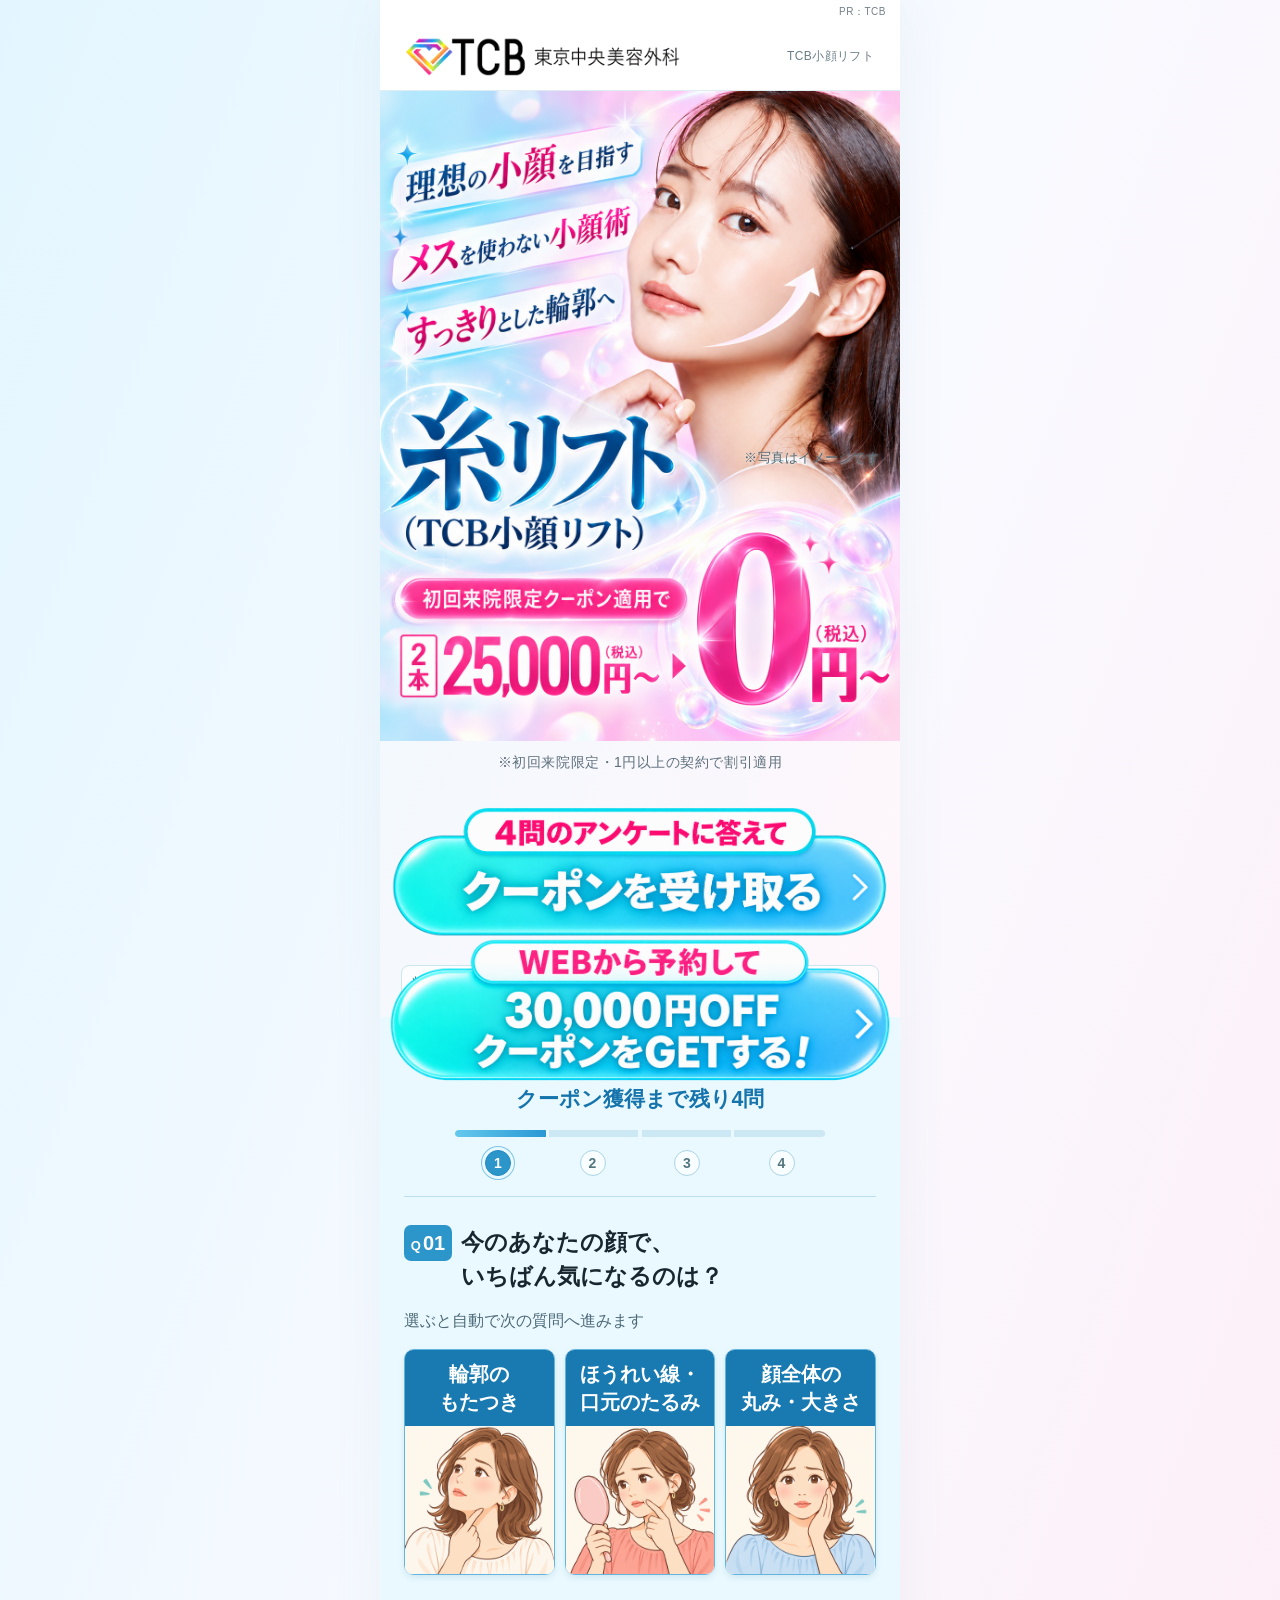
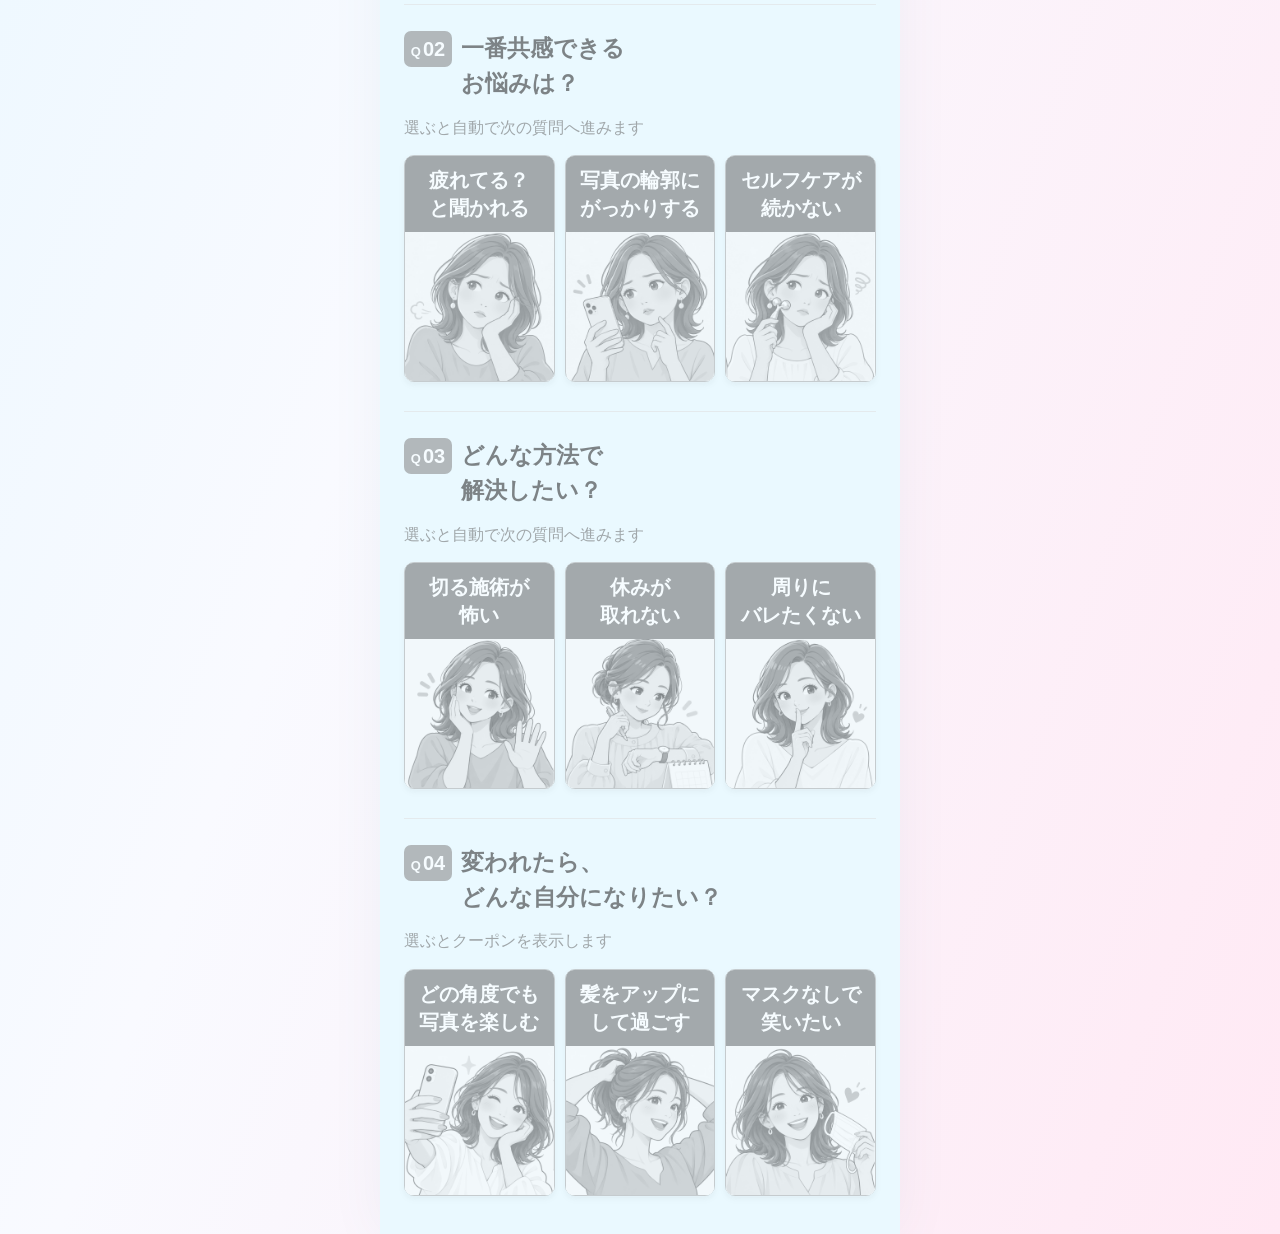
==== commit ba9cbdec: "Advance survey automatically after selecting each answer" ====
--- a/plan1.html
+++ b/plan1.html
@@ -6,7 +6,7 @@
 <meta content="width=device-width, initial-scale=1" name="viewport"/>
 <title>案1｜TCB小顔リフト｜画像デザイン版</title>
 <meta content="メスを使わない小顔術。タップで回答後、WEB予約限定30,000円OFFクーポン。" name="description"/>
-<link href="assets/9e771a79-lp.css" rel="stylesheet"/><link href="assets/85e780d7-ito-body.css" rel="stylesheet"/><link href="assets/d894dd17-tcb-template.css" rel="stylesheet"/><link href="assets/8ef37128-tcb-hero-art.css" rel="stylesheet"/><link href="assets/4cfdd9ff-tcb-progressive.css" rel="stylesheet"/><link href="assets/6c381362-tcb-body-images.css" rel="stylesheet"/><link href="assets/4fcc391f-ito-offer.css" rel="stylesheet"/><link href="assets/9528fad1-ito-dewy.css" rel="stylesheet"/><link href="assets/765aee84-ito-benefit-features.css" rel="stylesheet"/><link href="assets/f555da5e-ito-official-flow.css" rel="stylesheet"/><link href="assets/93b190fc-ito-luna.css" rel="stylesheet"/><link href="assets/4007dec8-ito-review.css" rel="stylesheet"/><link href="assets/fd6b892c-ito-sep25.css" rel="stylesheet"/><link href="assets/6dbf6036-ito-case-prices.css" rel="stylesheet"/><link href="minimal-update.css?v=20261030" rel="stylesheet"/><link href="survey-redesign.css?v=quality20261031" rel="stylesheet"/><link href="image-fv.css?v=quality20261031" rel="stylesheet"/><link href="destination-tone.css?v=quality20261031" rel="stylesheet"/><link href="quality-polish.css?v=20261031" rel="stylesheet"/><link href="original-tone.css?v=20261031" rel="stylesheet"/><link href="juno-art-direction.css?v=cases-stack20261101" rel="stylesheet"/><link href="juno-reference.css?v=selection-pulse20261101" rel="stylesheet"/><link href="case-comparison.css?v=20261103" rel="stylesheet"/></head>
+<link href="assets/9e771a79-lp.css" rel="stylesheet"/><link href="assets/85e780d7-ito-body.css" rel="stylesheet"/><link href="assets/d894dd17-tcb-template.css" rel="stylesheet"/><link href="assets/8ef37128-tcb-hero-art.css" rel="stylesheet"/><link href="assets/4cfdd9ff-tcb-progressive.css" rel="stylesheet"/><link href="assets/6c381362-tcb-body-images.css" rel="stylesheet"/><link href="assets/4fcc391f-ito-offer.css" rel="stylesheet"/><link href="assets/9528fad1-ito-dewy.css" rel="stylesheet"/><link href="assets/765aee84-ito-benefit-features.css" rel="stylesheet"/><link href="assets/f555da5e-ito-official-flow.css" rel="stylesheet"/><link href="assets/93b190fc-ito-luna.css" rel="stylesheet"/><link href="assets/4007dec8-ito-review.css" rel="stylesheet"/><link href="assets/fd6b892c-ito-sep25.css" rel="stylesheet"/><link href="assets/6dbf6036-ito-case-prices.css" rel="stylesheet"/><link href="minimal-update.css?v=20261030" rel="stylesheet"/><link href="survey-redesign.css?v=quality20261031" rel="stylesheet"/><link href="image-fv.css?v=quality20261031" rel="stylesheet"/><link href="destination-tone.css?v=quality20261031" rel="stylesheet"/><link href="quality-polish.css?v=footer-mobile20261103" rel="stylesheet"/><link href="original-tone.css?v=20261031" rel="stylesheet"/><link href="juno-art-direction.css?v=cases-stack20261101" rel="stylesheet"/><link href="juno-reference.css?v=auto-next20261103" rel="stylesheet"/><link href="case-comparison.css?v=20261103" rel="stylesheet"/></head>
 <body class="theme-ito tcb-template ito-dewy ito-minimal-update" data-plan="1">
 <div class="page-wrap">
 <p class="ito-pr-label">PR：TCB</p>
@@ -15,7 +15,7 @@
 <div class="tcb-progress"><div class="tcb-progress__top"><span>アンケートに答えて初回限定クーポンGET</span><span data-step-label="">クーポン獲得まで残り4問</span></div><div class="tcb-progress__track"><span data-tcb-progress=""></span></div><div class="tcb-progress__numbers"><span data-progress-dot="">1</span><span data-progress-dot="">2</span><span data-progress-dot="">3</span><span data-progress-dot="">4</span></div></div>
 <section class="quiz-step" data-answer-key="q1" data-step="">
 <span class="tcb-question-number"><span class="survey-q-letter">Q</span><span>01</span></span><h2 class="quiz__q" tabindex="-1"><span class="survey-question-line">今のあなたの顔で、</span><span class="survey-question-line">いちばん気になるのは？</span></h2>
-<p class="quiz__hint">あてはまるものを1つタップしてください</p><div class="cards">
+<p class="quiz__hint">選ぶと自動で次の質問へ進みます</p><div class="cards">
 <div aria-label="輪郭のもたつき" aria-pressed="false" class="card" data-choice-number="1" data-value="A" role="button" tabindex="0">
 <div class="card__inner">
 <div class="card__face card__front"><span aria-hidden="true" class="survey-art" style="--art-column:0"><img alt="" class="card__img survey-art-sheet" decoding="async" height="724" loading="eager" src="assets/survey-illustrations-q1-pop-v1.png" width="2172"/></span><div class="card__label"><span class="survey-label-two-line"><span>輪郭の</span><span>もたつき</span></span></div>
@@ -48,7 +48,7 @@
 </section>
 <section class="quiz-step" data-answer-key="q2" data-step="">
 <span class="tcb-question-number"><span class="survey-q-letter">Q</span><span>02</span></span><h2 class="quiz__q" tabindex="-1"><span class="survey-question-line">一番共感できる</span><span class="survey-question-line">お悩みは？</span></h2>
-<p class="quiz__hint">あてはまるものを1つタップしてください</p><div class="cards">
+<p class="quiz__hint">選ぶと自動で次の質問へ進みます</p><div class="cards">
 <div aria-label="疲れてる？と聞かれる" aria-pressed="false" class="card" data-choice-number="1" data-value="A" role="button" tabindex="0">
 <div class="card__inner">
 <div class="card__face card__front"><span aria-hidden="true" class="survey-art" style="--art-column:0"><img alt="" class="card__img survey-art-sheet" decoding="async" height="724" loading="lazy" src="assets/survey-illustrations-q2-pop-v1.png" width="2172"/></span>
@@ -91,7 +91,7 @@
 </section>
 <section class="quiz-step" data-answer-key="q3" data-step="">
 <span class="tcb-question-number"><span class="survey-q-letter">Q</span><span>03</span></span><h2 class="quiz__q" tabindex="-1"><span class="survey-question-line">どんな方法で</span><span class="survey-question-line">解決したい？</span></h2>
-<p class="quiz__hint">あてはまるものを1つタップしてください</p><div class="cards">
+<p class="quiz__hint">選ぶと自動で次の質問へ進みます</p><div class="cards">
 <div aria-label="切る施術が怖い" aria-pressed="false" class="card" data-choice-number="1" data-value="A" role="button" tabindex="0">
 <div class="card__inner">
 <div class="card__face card__front"><span aria-hidden="true" class="survey-art" style="--art-column:0"><img alt="" class="card__img survey-art-sheet" decoding="async" height="724" loading="lazy" src="assets/survey-illustrations-q3-pop-v1.png" width="2172"/></span>
@@ -134,7 +134,7 @@
 </section>
 <section class="quiz-step" data-answer-key="q4" data-step="">
 <span class="tcb-question-number"><span class="survey-q-letter">Q</span><span>04</span></span><h2 class="quiz__q" tabindex="-1"><span class="survey-question-line">変われたら、</span><span class="survey-question-line">どんな自分になりたい？</span></h2>
-<p class="quiz__hint">あてはまるものを1つタップしてください</p><div class="cards">
+<p class="quiz__hint">選ぶとクーポンを表示します</p><div class="cards">
 <div aria-label="どの角度でも写真を楽しむ" aria-pressed="false" class="card" data-choice-number="1" data-value="A" role="button" tabindex="0">
 <div class="card__inner">
 <div class="card__face card__front"><span aria-hidden="true" class="survey-art" style="--art-column:0"><img alt="" class="card__img survey-art-sheet" decoding="async" height="724" loading="lazy" src="assets/survey-illustrations-q4-pop-v1.png" width="2172"/></span><div class="card__label"><span class="survey-label-two-line"><span>どの角度でも</span><span>写真を楽しむ</span></span></div>
@@ -181,7 +181,7 @@
 <article class="case"><div class="case-number"><span>CASE 01</span><span class="ito-case-comparison">左：施術前 / 右：施術1ヶ月後</span></div><div class="case-ba" role="group" aria-label="左：施術前、右：施術1ヶ月後" style="--case-photo-width:600"><div class="case-ba__panel case-ba__panel--before"><span class="case-ba__label">施術前</span><div class="case-ba__photo"><img class="case-ba__image" src="assets/official-case05.webp" alt="TCB公式のTCB小顔リフト症例・施術前" width="600" height="600" loading="lazy" decoding="async"/></div></div><div class="case-ba__panel case-ba__panel--after"><span class="case-ba__label">施術1ヶ月後</span><div class="case-ba__photo"><img class="case-ba__image" src="assets/official-case05.webp" alt="TCB公式のTCB小顔リフト症例・施術1ヶ月後" width="600" height="600" loading="lazy" decoding="async"/></div></div></div><details class="ito-update-notes"><summary>施術・料金・適用条件の注釈を確認する</summary><div class="case__body"><strong class="ito-case-treatment">施術名：TCB小顔リフト</strong><br/>通常価格：1本13,800円〜20本239,800円（税込）<br/>※症例ごとの施術本数・実際の費用は公式ページに記載されていません。<br/>副作用（リスク）：腫れ・痛み・内出血：1週間程度<br/>まれに起こる副作用（リスク）：違和感・感染症・むくみ・しびれ など<br/>※効果には個人差があります。<br/><a href="https://tcb-beauty.net/menu/facelift_tarumi_04" rel="noopener" target="_blank">TCB公式サイトの症例</a></div></details></article><article class="case"><div class="case-number"><span>CASE 02</span><span class="ito-case-comparison">左：施術前 / 右：施術1ヶ月後</span></div><div class="case-ba" role="group" aria-label="左：施術前、右：施術1ヶ月後" style="--case-photo-width:600"><div class="case-ba__panel case-ba__panel--before"><span class="case-ba__label">施術前</span><div class="case-ba__photo"><img class="case-ba__image" src="assets/official-case01.webp" alt="TCB公式のTCB小顔リフト症例・施術前" width="600" height="600" loading="lazy" decoding="async"/></div></div><div class="case-ba__panel case-ba__panel--after"><span class="case-ba__label">施術1ヶ月後</span><div class="case-ba__photo"><img class="case-ba__image" src="assets/official-case01.webp" alt="TCB公式のTCB小顔リフト症例・施術1ヶ月後" width="600" height="600" loading="lazy" decoding="async"/></div></div></div><details class="ito-update-notes"><summary>施術・料金・適用条件の注釈を確認する</summary><div class="case__body"><strong class="ito-case-treatment">施術名：TCB小顔リフト</strong><br/>通常価格：1本13,800円〜20本239,800円（税込）<br/>※症例ごとの施術本数・実際の費用は公式ページに記載されていません。<br/>副作用（リスク）：腫れ・痛み・内出血：1週間程度<br/>まれに起こる副作用（リスク）：違和感・感染症・むくみ・しびれ など<br/>※効果には個人差があります。<br/><a href="https://tcb-beauty.net/menu/facelift_tarumi_04" rel="noopener" target="_blank">TCB公式サイトの症例</a></div></details></article><article class="case"><div class="case-number"><span>CASE 03</span><span class="ito-case-comparison">左：施術前 / 右：施術後</span></div><div class="case-ba" role="group" aria-label="左：施術前、右：施術後" style="--case-photo-width:623"><div class="case-ba__panel case-ba__panel--before"><span class="case-ba__label">施術前</span><div class="case-ba__photo"><img class="case-ba__image" src="assets/official-case06.webp" alt="TCB公式のTCB小顔リフト症例・施術前" width="623" height="600" loading="lazy" decoding="async"/></div></div><div class="case-ba__panel case-ba__panel--after"><span class="case-ba__label">施術後</span><div class="case-ba__photo"><img class="case-ba__image" src="assets/official-case06.webp" alt="TCB公式のTCB小顔リフト症例・施術後" width="623" height="600" loading="lazy" decoding="async"/></div></div></div><details class="ito-update-notes"><summary>施術・料金・適用条件の注釈を確認する</summary><div class="case__body"><strong class="ito-case-treatment">施術名：TCB小顔リフト</strong><br/>通常価格：1本13,800円〜20本239,800円（税込）<br/>※症例ごとの施術本数・実際の費用は公式ページに記載されていません。<br/>副作用（リスク）：腫れ・痛み・内出血：1週間程度<br/>まれに起こる副作用（リスク）：違和感・感染症・むくみ・しびれ など<br/>※効果には個人差があります。<br/><a href="https://tcb-beauty.net/menu/facelift_tarumi_04" rel="noopener" target="_blank">TCB公式サイトの症例</a></div></details></article>
 </div>
 </section>
-<section class="section ito-offer" data-body-section="12" id="offer"><img alt="赤字覚悟の特別キャンペーン。TCB式小顔リフト。通常価格2本25,000円（税込）、クーポン適用価格0円〜。※初回来院限定クーポン適用価格。※1円以上の契約で割引適用。期間限定キャンペーン、通常25,000円OFFのところ30,000円OFF。" class="ito-designed-art" height="1300" loading="lazy" src="assets/156a8d92-offer-conditions-sep25.webp" width="1210"/><a aria-label="WEBから予約して30,000円OFFクーポンをGETする（無料カウンセリング予約）" class="ito-coupon-image-cta" href="https://t-c-b-biyougeka.com/threadlift_young_meta_c#reserve" rel="noopener" target="_blank"><img alt="WEBから予約して 30,000円OFFクーポンをGETする！" height="724" src="assets/cta-reservation-juno-v1.png" width="2172"/></a><details class="ito-update-notes"><summary>注釈・適用条件を確認する</summary><p class="ito-coupon-note">※初回来院限定クーポン適用価格<br/>※1円以上の契約で割引適用<br/>※カウンセリングは無料です。当日の施術は必須ではありません。</p></details></section>
+<section class="section ito-offer" data-body-section="12" id="offer"><img alt="赤字覚悟の特別キャンペーン。TCB式小顔リフト。通常価格2本25,000円（税込）、クーポン適用価格0円〜。※初回来院限定クーポン適用価格。※1円以上の契約で割引適用。期間限定キャンペーン、通常25,000円OFFのところ30,000円OFF。" class="ito-designed-art" height="1300" loading="lazy" src="assets/156a8d92-offer-conditions-sep25.webp" width="1210"/><a aria-label="WEBから予約して30,000円OFFクーポンをGETする（無料カウンセリング予約）" class="ito-coupon-image-cta" href="https://t-c-b-biyougeka.com/threadlift_young_meta_c#reserve" rel="noopener" target="_blank"><img alt="WEBから予約して 30,000円OFFクーポンをGETする！" height="724" src="assets/cta-reservation-juno-v1.png" width="2172"/></a><div class="ito-coupon-conditions" role="note" aria-label="クーポンの適用条件"><p class="ito-coupon-note">※初回来院限定クーポン適用価格<br/>※1円以上の契約で割引適用<br/>※カウンセリングは無料です。当日の施術は必須ではありません。</p></div></section>
 <section aria-labelledby="ito-flow-title" class="section ito-official-flow" data-body-section="14"><div class="ito-flow-heading"><h2 id="ito-flow-title">予約から施術までの流れ</h2><img alt="FLOW" height="31" loading="lazy" src="assets/9ba34cd6-white__ttl_en.webp" width="750"/></div><div class="ito-flow-carousel" data-flow-carousel=""><div class="ito-flow-stage"><ul aria-label="予約から施術までの流れ、左右にスワイプ" class="ito-flow-track" data-flow-track="" tabindex="0"><li aria-label="1 / 7" aria-roledescription="スライド" class="ito-flow-slide" role="group"><div class="flow__slider_frame">
 <div class="flow__slider_img">
 <img alt="RESERVATION" height="329" loading="lazy" src="assets/0165a175-white_step01_img.webp" width="570"/>
@@ -238,16 +238,16 @@
 <p>
                     施術後、<span>今後の経過やケアの方法などをお伝えいたします。</span>また、経過観察として後日ご来院いただく場合があります。
                 </p>
-</div></li></ul><button aria-label="前のSTEPへ" class="ito-flow-arrow ito-flow-prev" data-flow-prev="" disabled="" type="button"></button><button aria-label="次のSTEPへ" class="ito-flow-arrow ito-flow-next" data-flow-next="" type="button"></button></div><div aria-label="STEPのページ送り" class="ito-flow-dots"><button aria-current="true" aria-label="1枚目のSTEPを表示" data-flow-dot="0" type="button"></button><button aria-current="false" aria-label="2枚目のSTEPを表示" data-flow-dot="1" type="button"></button><button aria-current="false" aria-label="3枚目のSTEPを表示" data-flow-dot="2" type="button"></button><button aria-current="false" aria-label="4枚目のSTEPを表示" data-flow-dot="3" type="button"></button><button aria-current="false" aria-label="5枚目のSTEPを表示" data-flow-dot="4" type="button"></button><button aria-current="false" aria-label="6枚目のSTEPを表示" data-flow-dot="5" type="button"></button><button aria-current="false" aria-label="7枚目のSTEPを表示" data-flow-dot="6" type="button"></button></div></div></section><section aria-labelledby="final-reservation-title" class="ito-final-reservation"><p class="ito-final-eyebrow">まずは、無料カウンセリングから</p><h2 id="final-reservation-title">あなたに合う小顔ケアを、<br/>一緒に考えませんか。</h2><a aria-label="WEBから予約して30,000円OFFクーポンをGETする（無料カウンセリング予約）" class="ito-coupon-image-cta" href="https://t-c-b-biyougeka.com/threadlift_young_meta_c#reserve" rel="noopener" target="_blank"><img alt="WEBから予約して 30,000円OFFクーポンをGETする！" height="724" src="assets/cta-reservation-juno-v1.png" width="2172"/></a><p class="ito-final-note">カウンセリングは無料です。当日の施術は必須ではありません。</p><details class="ito-update-notes"><summary>注釈・適用条件を確認する</summary><p class="ito-coupon-note">※初回来院限定クーポン適用価格<br/>※1円以上の契約で割引適用<br/>※カウンセリングは無料です。当日の施術は必須ではありません。</p></details></section>
+</div></li></ul><button aria-label="前のSTEPへ" class="ito-flow-arrow ito-flow-prev" data-flow-prev="" disabled="" type="button"></button><button aria-label="次のSTEPへ" class="ito-flow-arrow ito-flow-next" data-flow-next="" type="button"></button></div><div aria-label="STEPのページ送り" class="ito-flow-dots"><button aria-current="true" aria-label="1枚目のSTEPを表示" data-flow-dot="0" type="button"></button><button aria-current="false" aria-label="2枚目のSTEPを表示" data-flow-dot="1" type="button"></button><button aria-current="false" aria-label="3枚目のSTEPを表示" data-flow-dot="2" type="button"></button><button aria-current="false" aria-label="4枚目のSTEPを表示" data-flow-dot="3" type="button"></button><button aria-current="false" aria-label="5枚目のSTEPを表示" data-flow-dot="4" type="button"></button><button aria-current="false" aria-label="6枚目のSTEPを表示" data-flow-dot="5" type="button"></button><button aria-current="false" aria-label="7枚目のSTEPを表示" data-flow-dot="6" type="button"></button></div></div></section><section aria-labelledby="final-reservation-title" class="ito-final-reservation"><p class="ito-final-eyebrow">まずは、無料カウンセリングから</p><h2 id="final-reservation-title">あなたに合う小顔ケアを、<br/>一緒に考えませんか。</h2><a aria-label="WEBから予約して30,000円OFFクーポンをGETする（無料カウンセリング予約）" class="ito-coupon-image-cta" href="https://t-c-b-biyougeka.com/threadlift_young_meta_c#reserve" rel="noopener" target="_blank"><img alt="WEBから予約して 30,000円OFFクーポンをGETする！" height="724" src="assets/cta-reservation-juno-v1.png" width="2172"/></a><p class="ito-final-note">カウンセリングは無料です。当日の施術は必須ではありません。</p><div class="ito-coupon-conditions" role="note" aria-label="クーポンの適用条件"><p class="ito-coupon-note">※初回来院限定クーポン適用価格<br/>※1円以上の契約で割引適用<br/>※カウンセリングは無料です。当日の施術は必須ではありません。</p></div></section>
 </div>
 <details class="ito-update-notes"><summary>施術・料金・適用条件の注釈を確認する</summary><section class="legal" data-body-section="17">施術名：TCB小顔リフト<br/>施術内容：たるんだ皮膚を糸で引き上げてリフトアップし、しわを改善する施術です。<br/>副作用（リスク）：腫れ・痛み・内出血：1週間程度<br/>まれに起こる副作用（リスク）：違和感・感染症・むくみ・しびれ など<br/>※効果には個人差があります<br/>※本数は医師の診察で決定します。診断結果は医学的な診断ではありません。
       </section></details>
 <footer class="page-footer"><div class="tcb-footer-brand"><img alt="TCB 東京中央美容外科" class="page-footer__logo" loading="lazy" src="assets/tcb-official-logo.webp"/></div><a class="ito-footer-company-link" href="https://enter-key.co.jp/company?squadbeyond_uid=3cf58f2e-cf1a-4b47-a1f3-5f6f148b6cc2&amp;sb_article_uid=qfKDOyYJJNjdngxaRUbGA" rel="noopener" target="_blank">運営会社</a></footer>
 </div>
-<script src="assets/b6401442-ito-survey.js?v=juno20261031"></script>
+<script src="assets/b6401442-ito-survey.js?v=auto-next20261103"></script>
 <noscript><p class="no-script">診断にはJavaScriptが必要です。ブラウザの設定で有効にしてください。</p></noscript>
 <script src="assets/d0a99d02-tcb-case-autoplay.js?v=cases-stack20261101"></script>
 <script src="assets/f33a07ea-tcb-template.js"></script><script src="assets/15a8c400-ito-official-flow.js"></script><div class="sticky-cta" data-sticky-cta=""><a aria-label="WEBから予約して30,000円OFFクーポンをGETする（無料カウンセリング予約）" class="btn-cta ito-sparkle-cta ito-image-cta" href="https://t-c-b-biyougeka.com/threadlift_young_meta_c#reserve" rel="noopener" target="_blank"><img alt="WEBから予約して 30,000円OFFクーポンをGETする！" height="724" src="assets/cta-reservation-juno-v1.png" width="2172"/></a></div>
 <script src="assets/0c0a649d-ito-benefit-motion.js"></script>
-<script src="survey-redesign.js?v=two-line20261101"></script><script src="image-fv.js?v=juno20261031"></script><script src="quality-polish.js?v=image-recovery20261103"></script><script src="juno-reference.js?v=20261031"></script></body>
+<script src="survey-redesign.js?v=two-line20261101"></script><script src="image-fv.js?v=juno20261031"></script><script src="quality-polish.js?v=footer-mobile20261103"></script><script src="juno-reference.js?v=20261031"></script></body>
 </html>
--- a/quality-polish.css
+++ b/quality-polish.css
@@ -49,3 +49,9 @@
 body.ito-minimal-update a:focus-visible,body.ito-minimal-update summary:focus-visible{outline:3px solid #966080;outline-offset:4px}
 @media(hover:hover){body.ito-minimal-update .art-fv .art-fv-cta:hover{background:#d6f5e5;transform:translateY(-1px)}}
 @media(prefers-reduced-motion:reduce){body.ito-minimal-update .art-fv .art-fv-cta{transition:none}}
+
+/* Always-visible coupon terms; the fixed CTA stops before the final section. */
+body.ito-minimal-update .ito-coupon-conditions{margin:10px 4%;padding:12px 14px;border:1px solid #d3e7ed;border-radius:10px;background:#fff;text-align:left}
+body.ito-minimal-update .ito-coupon-conditions .ito-coupon-note{margin:0;padding:0;font-size:13px;line-height:1.85;color:#63515b;text-align:left;overflow-wrap:anywhere}
+body.ito-minimal-update .ito-final-reservation .ito-coupon-conditions{margin:14px 0 0}
+body.tcb-template.ito-dewy.ito-minimal-update .page-footer{padding-bottom:calc(32px + env(safe-area-inset-bottom))}
--- a/juno-reference.css
+++ b/juno-reference.css
@@ -393,3 +393,8 @@
     animation: none !important;
   }
 }
+
+/* Selecting an answer advances the survey; keep only the Back controls. */
+body.ito-minimal-update #diagnosis.quiz.is-auto-advance [data-next] {
+  display: none !important;
+}
